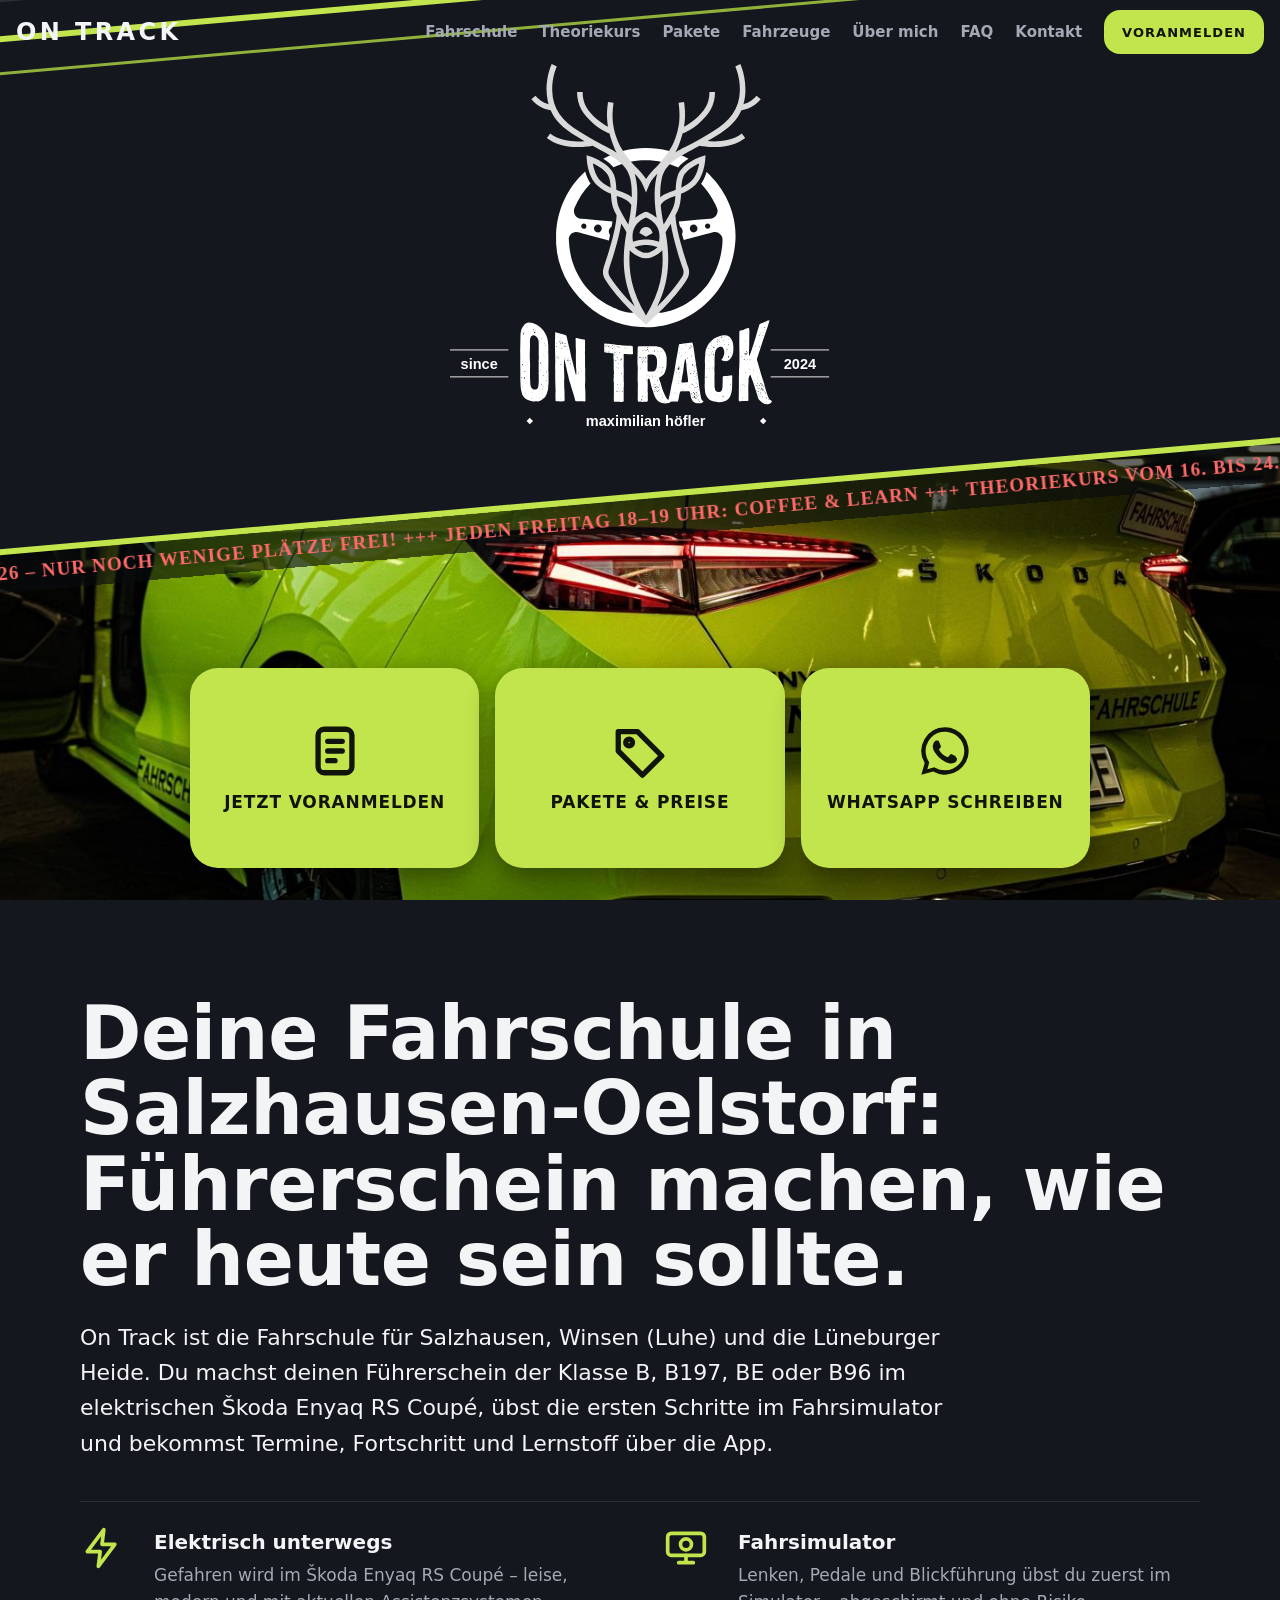
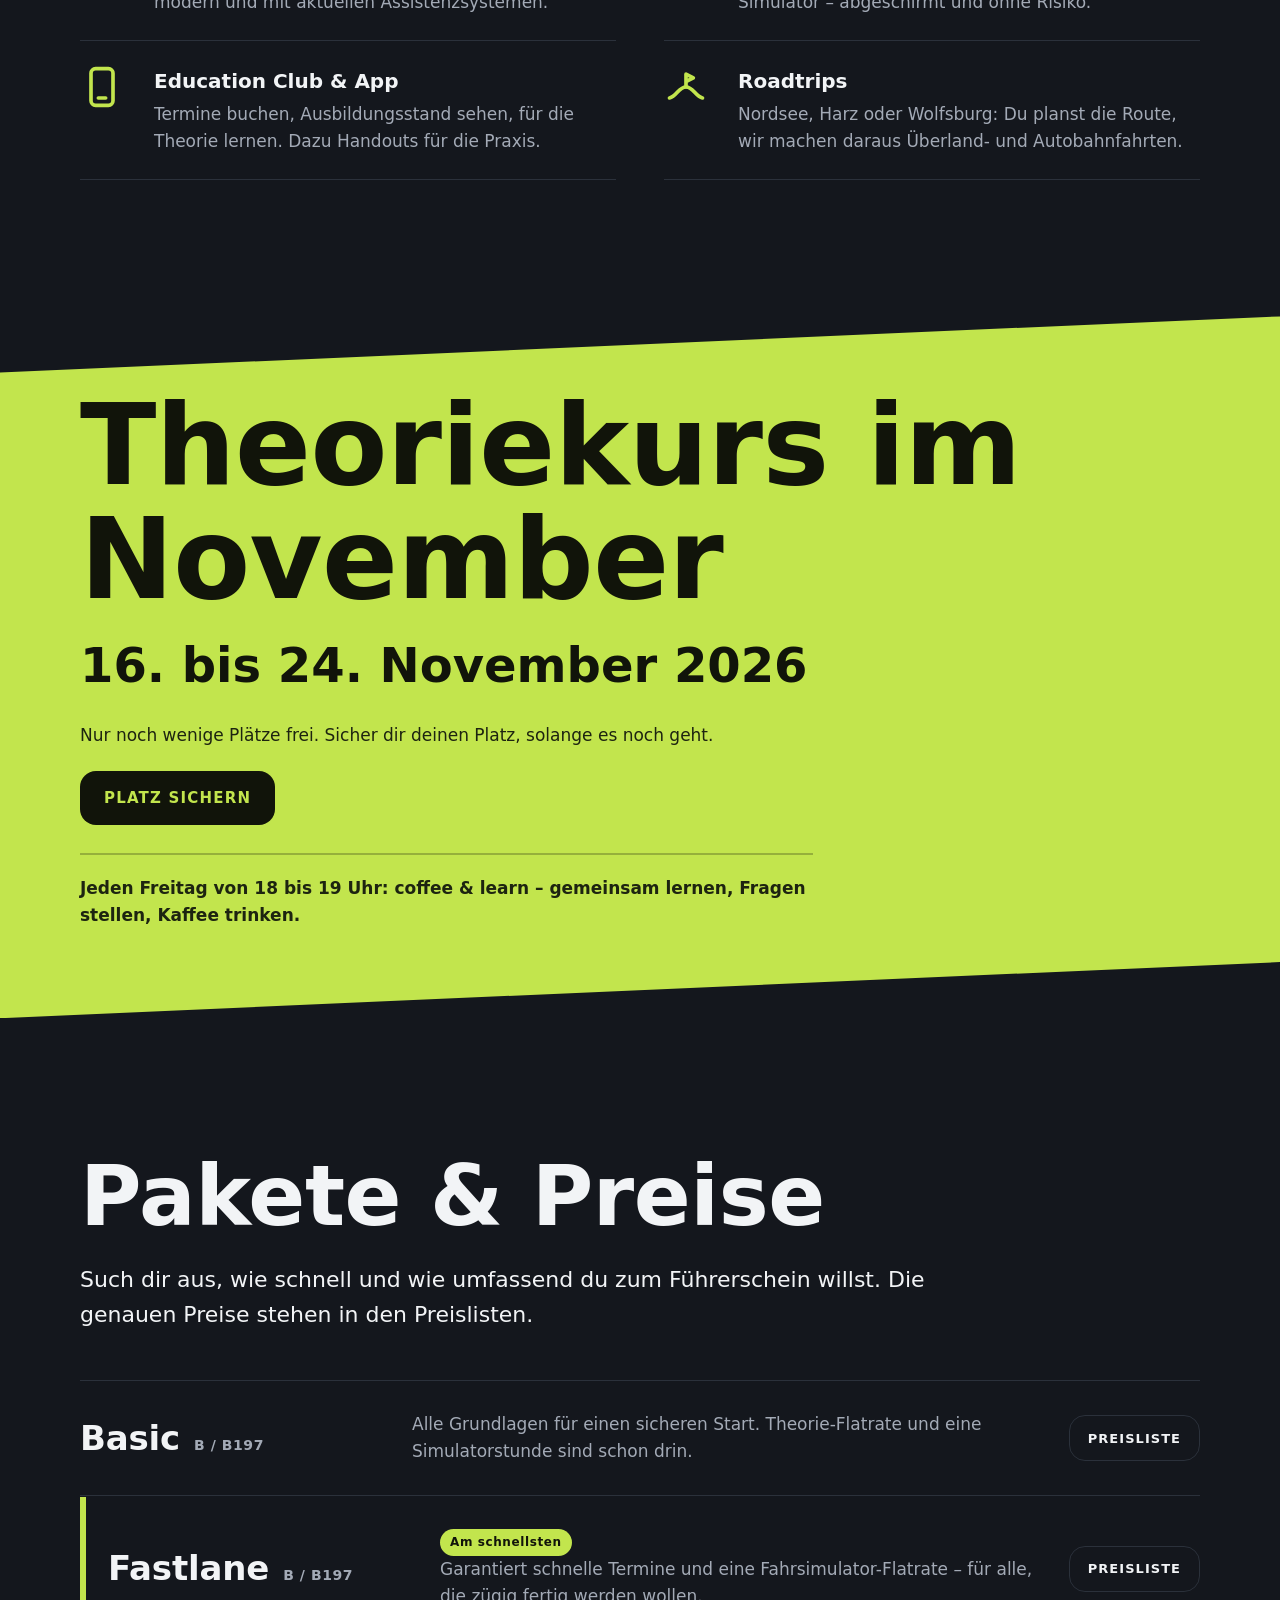
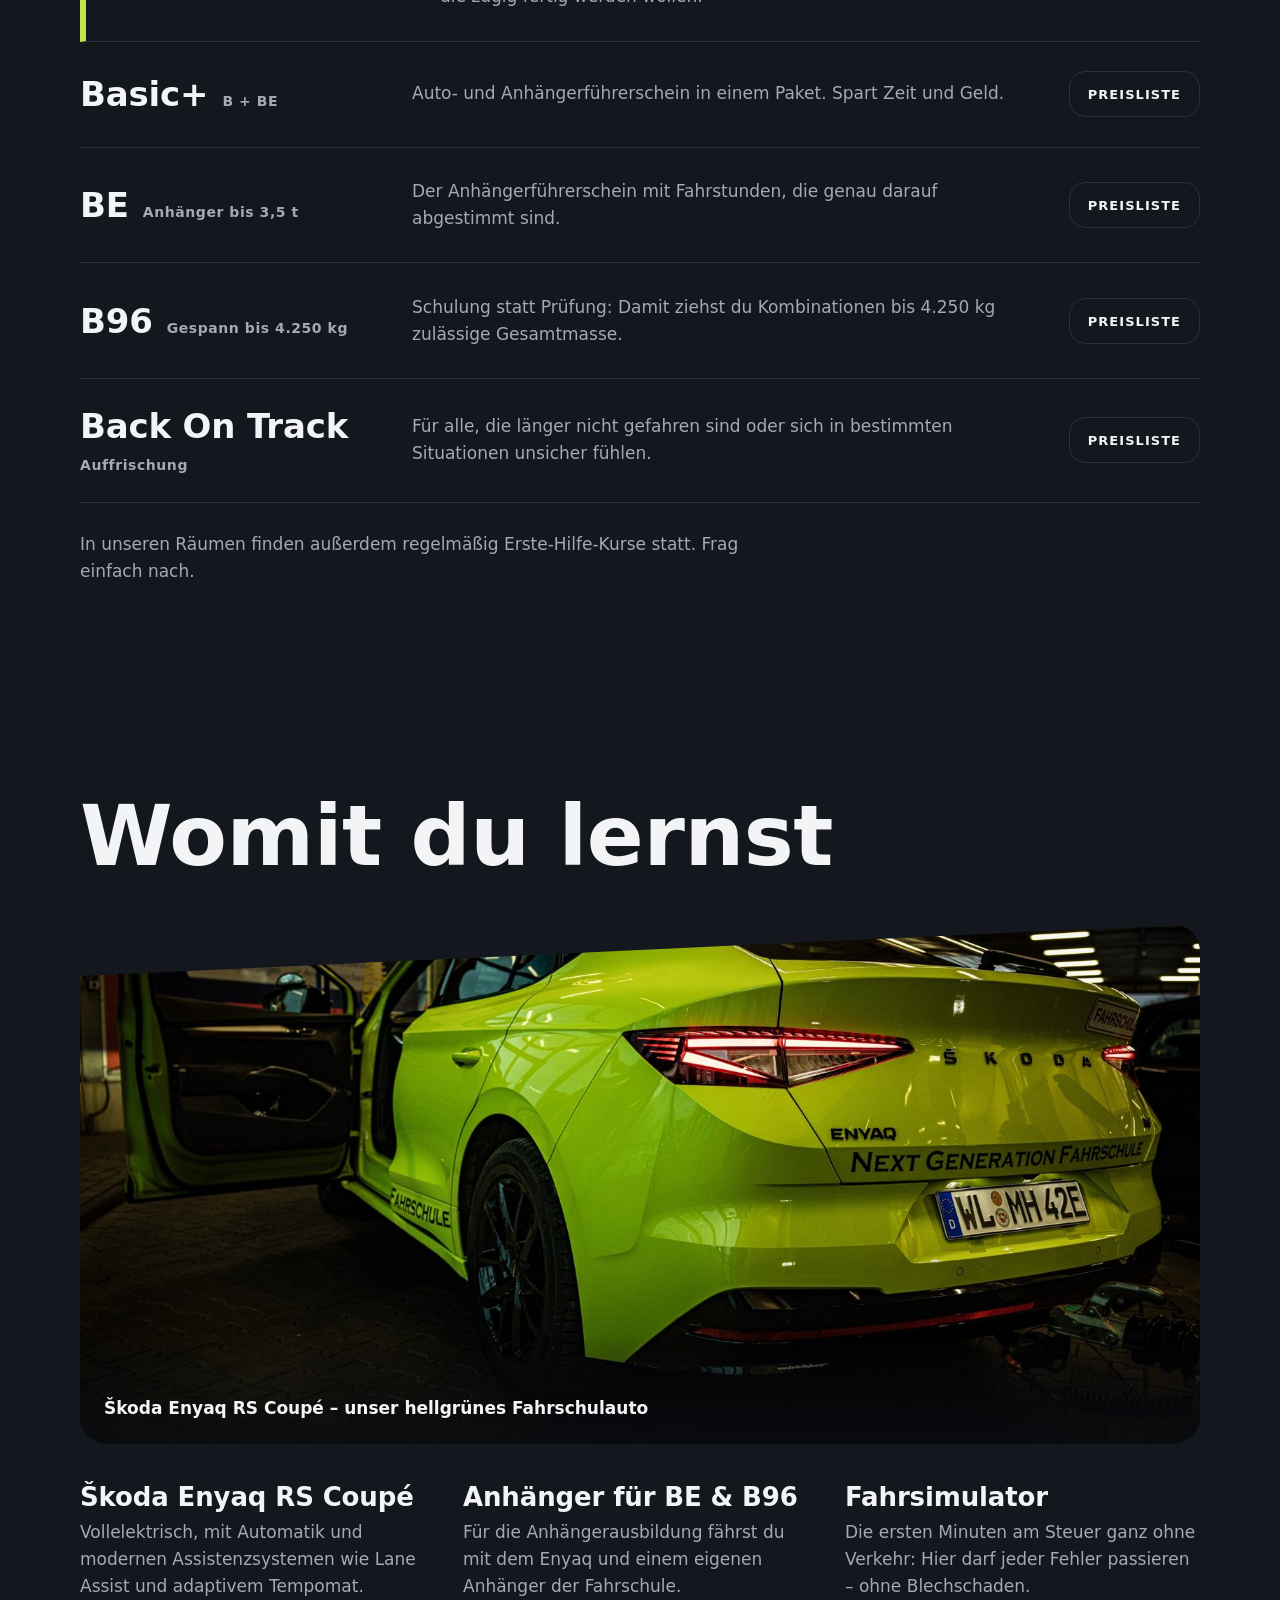
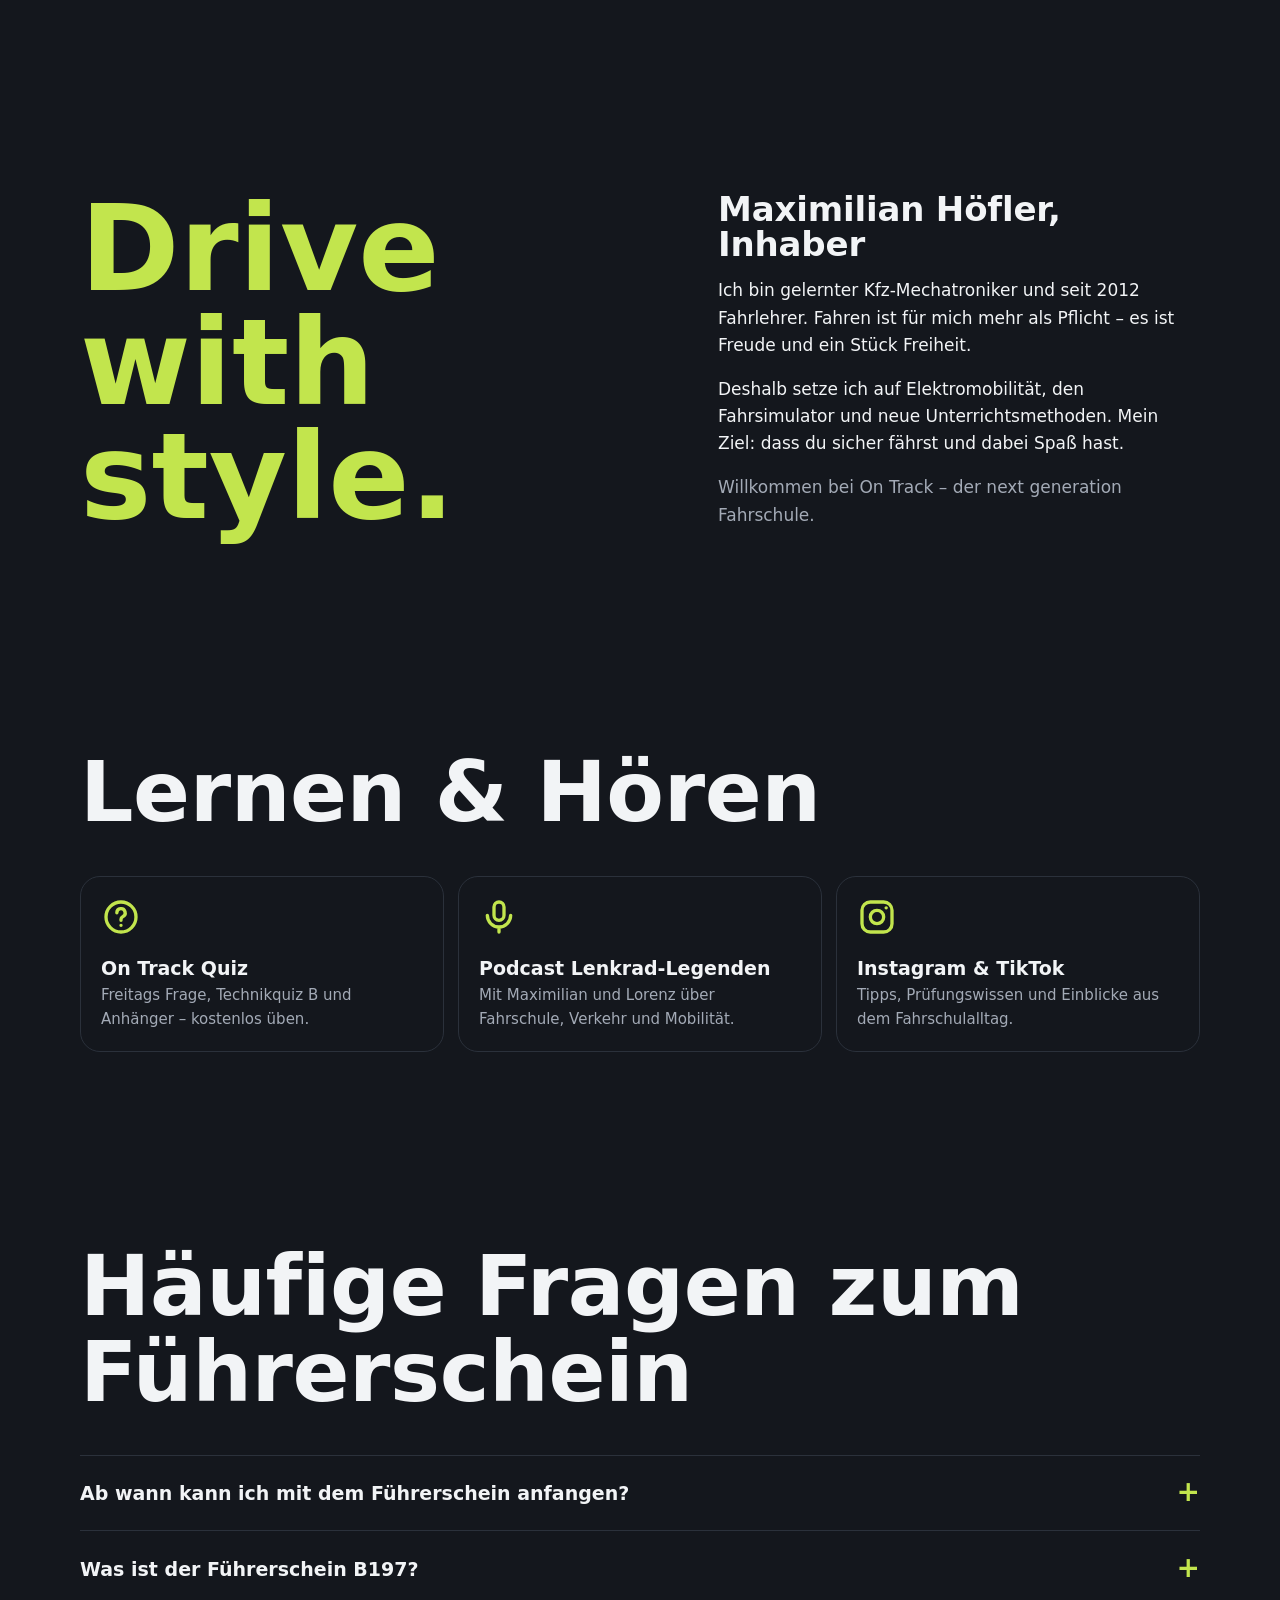
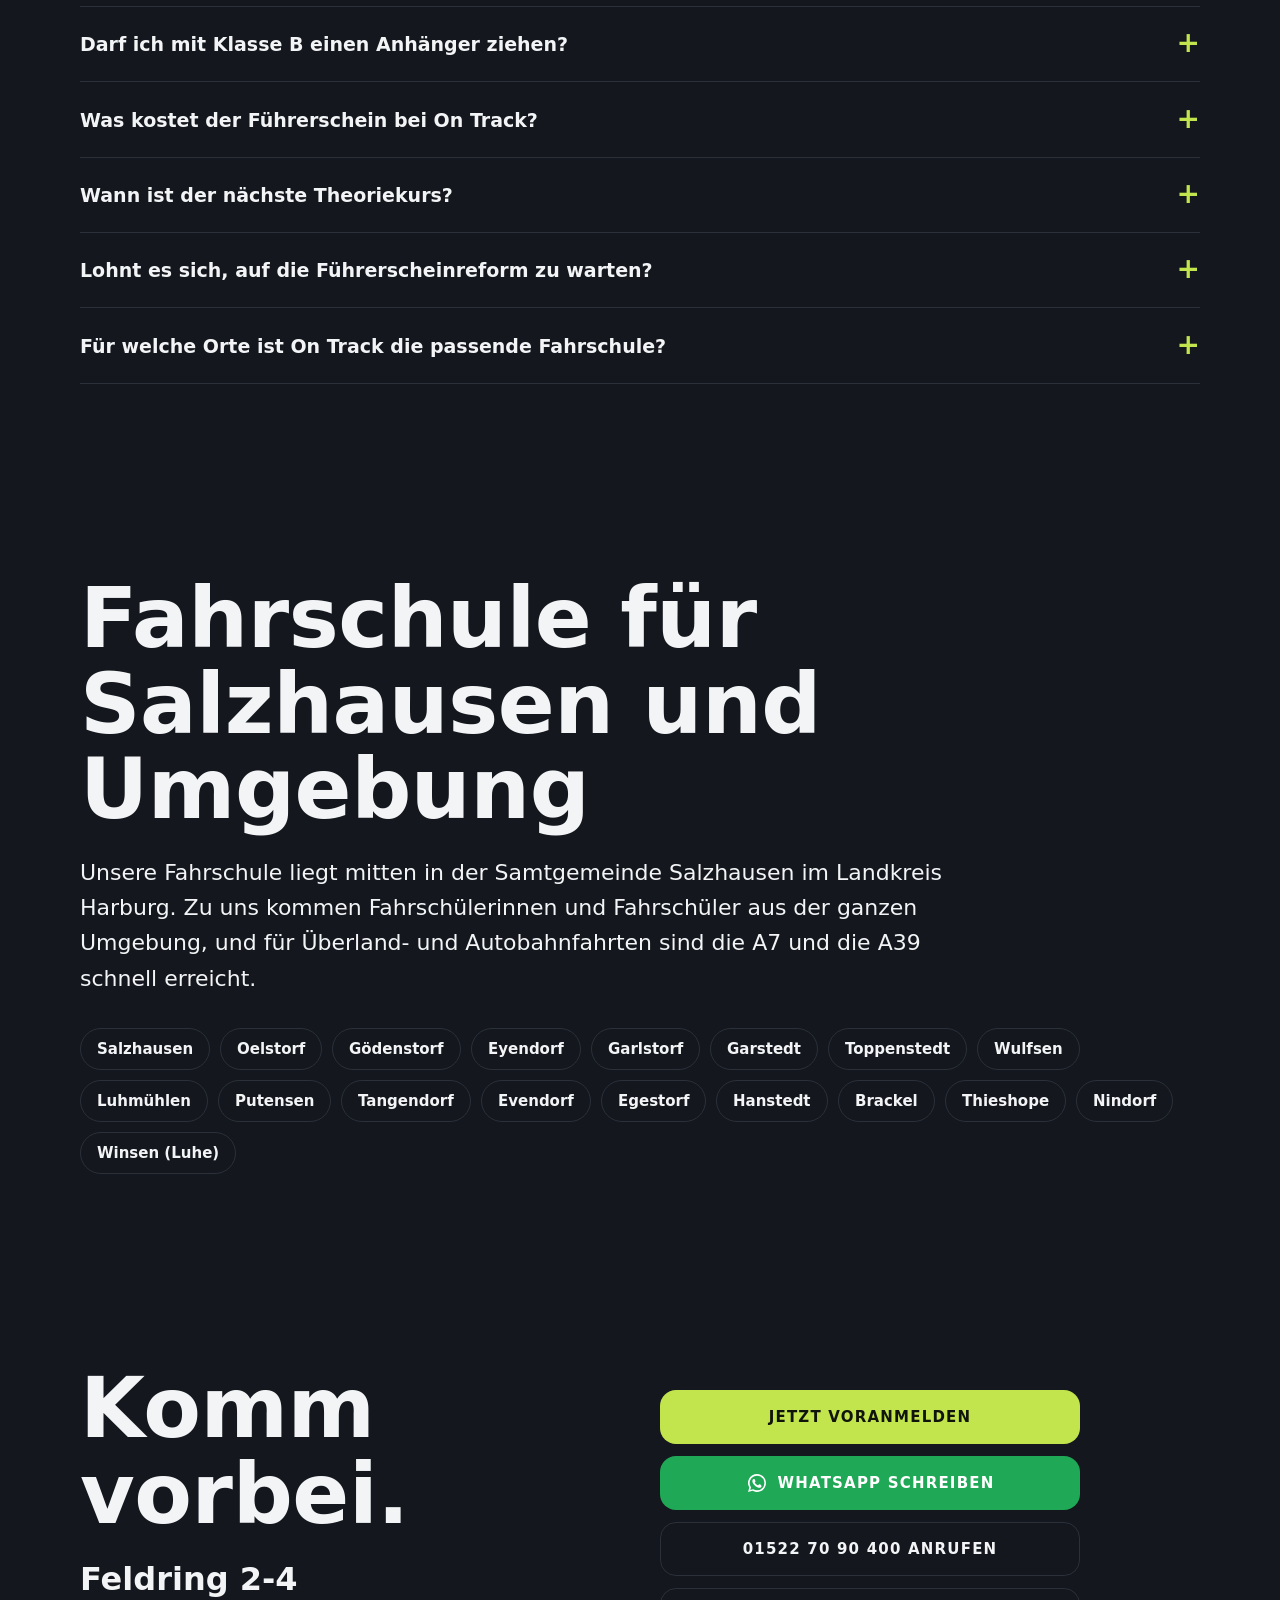
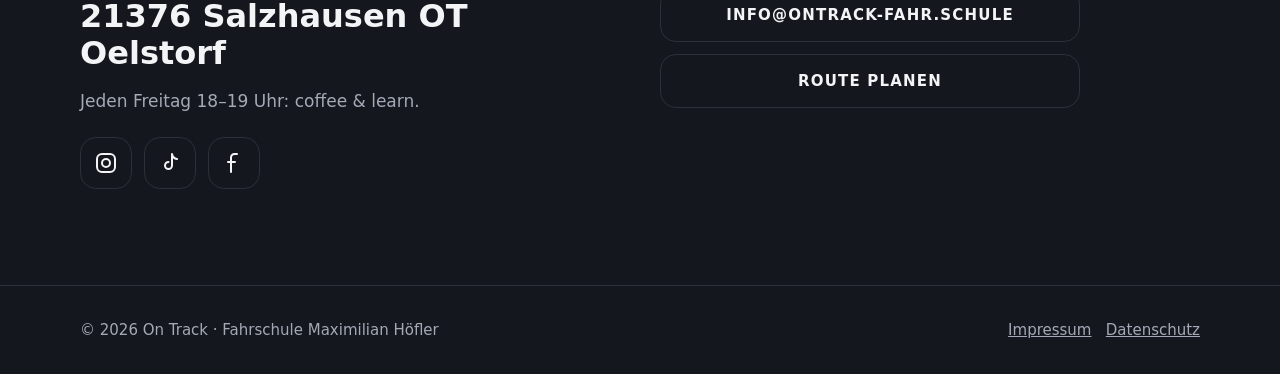
==== index.html @ 904740cd "Add files via upload" ====
<!doctype html>
<html lang="de">
<head>
<meta charset="utf-8">
<meta name="viewport" content="width=device-width, initial-scale=1, viewport-fit=cover">
<title>Fahrschule Salzhausen-Oelstorf | On Track Führerschein B &amp; BE</title>
<meta name="description" content="Führerschein in Salzhausen-Oelstorf: Klasse B, B197, BE &amp; B96 im Elektroauto, mit Fahrsimulator und Theorie-Flatrate. Nächster Theoriekurs ab 16.11.2026.">
<meta name="robots" content="noindex, nofollow">
<meta name="author" content="Maximilian Höfler">
<meta name="geo.region" content="DE-NI">
<meta name="geo.placename" content="Salzhausen">
<link rel="canonical" href="https://www.ontrack-fahr.schule/">
<meta name="theme-color" content="#14171d">
<link rel="icon" type="image/png" href="icon-192.png">
<link rel="apple-touch-icon" href="icon-180.png">
<link rel="preload" as="image" href="fahrschule-salzhausen-enyaq-start.jpg" fetchpriority="high">
<meta property="og:type" content="website">
<meta property="og:locale" content="de_DE">
<meta property="og:site_name" content="On Track Fahrschule">
<meta property="og:url" content="https://www.ontrack-fahr.schule/">
<meta property="og:title" content="On Track – Fahrschule in Salzhausen-Oelstorf">
<meta property="og:description" content="Führerschein im Elektroauto, mit Fahrsimulator und Roadtrips. Theoriekurs vom 16. bis 24. November 2026.">
<meta property="og:image" content="https://www.ontrack-fahr.schule/fahrschule-salzhausen-enyaq-start.jpg">
<meta property="og:image:alt" content="Der hellgrüne Škoda Enyaq RS Coupé der Fahrschule On Track">
<meta name="twitter:card" content="summary_large_image">
<script type="application/ld+json">
{"@context": "https://schema.org", "@graph": [{"@type": ["DrivingSchool", "LocalBusiness"], "@id": "https://www.ontrack-fahr.schule/#fahrschule", "name": "On Track Fahrschule", "alternateName": "On Track – Fahrschule Maximilian Höfler", "slogan": "Get on track for the future. Drive with style.", "description": "Fahrschule in Salzhausen OT Oelstorf für die Klassen B, B197, BE und B96 – Ausbildung im elektrischen Škoda Enyaq RS Coupé, mit Fahrsimulator und Theorie-Flatrate.", "url": "https://www.ontrack-fahr.schule/", "logo": "https://www.ontrack-fahr.schule/icon-512.png", "image": "https://www.ontrack-fahr.schule/fahrschule-salzhausen-enyaq-start.jpg", "email": "info@ontrack-fahr.schule", "telephone": "+49 1522 7090400", "address": {"@type": "PostalAddress", "streetAddress": "Feldring 2-4", "postalCode": "21376", "addressLocality": "Salzhausen", "addressRegion": "Niedersachsen", "addressCountry": "DE"}, "areaServed": [{"@type": "City", "name": "Salzhausen"}, {"@type": "City", "name": "Oelstorf"}, {"@type": "City", "name": "Gödenstorf"}, {"@type": "City", "name": "Eyendorf"}, {"@type": "City", "name": "Garlstorf"}, {"@type": "City", "name": "Garstedt"}, {"@type": "City", "name": "Toppenstedt"}, {"@type": "City", "name": "Wulfsen"}, {"@type": "City", "name": "Luhmühlen"}, {"@type": "City", "name": "Putensen"}, {"@type": "City", "name": "Tangendorf"}, {"@type": "City", "name": "Evendorf"}, {"@type": "City", "name": "Egestorf"}, {"@type": "City", "name": "Hanstedt"}, {"@type": "City", "name": "Brackel"}, {"@type": "City", "name": "Thieshope"}, {"@type": "City", "name": "Nindorf"}, {"@type": "City", "name": "Winsen (Luhe)"}], "founder": {"@type": "Person", "name": "Maximilian Höfler", "jobTitle": "Fahrlehrer"}, "sameAs": ["https://www.instagram.com/ontrack_fahrschule/", "https://www.tiktok.com/@ontrack_fahrschule", "https://www.facebook.com/profile.php?id=100095527866972", "https://open.spotify.com/show/1sfOE8rVeEXEF2TenrATlE"], "hasOfferCatalog": {"@type": "OfferCatalog", "name": "Führerschein-Pakete", "itemListElement": [{"@type": "Offer", "itemOffered": {"@type": "Service", "name": "Basic Klasse B / B197"}}, {"@type": "Offer", "itemOffered": {"@type": "Service", "name": "Fastlane Klasse B / B197"}}, {"@type": "Offer", "itemOffered": {"@type": "Service", "name": "Basic+ Klassen B und BE"}}, {"@type": "Offer", "itemOffered": {"@type": "Service", "name": "Anhängerführerschein BE"}}, {"@type": "Offer", "itemOffered": {"@type": "Service", "name": "Anhängerschulung B96"}}, {"@type": "Offer", "itemOffered": {"@type": "Service", "name": "Back On Track – Auffrischungsfahrstunden"}}]}}, {"@type": "Event", "name": "Theoriekurs Führerschein Klasse B", "startDate": "2026-11-16", "endDate": "2026-11-24", "eventAttendanceMode": "https://schema.org/OfflineEventAttendanceMode", "eventStatus": "https://schema.org/EventScheduled", "location": {"@type": "Place", "name": "On Track Fahrschule", "address": {"@type": "PostalAddress", "streetAddress": "Feldring 2-4", "postalCode": "21376", "addressLocality": "Salzhausen", "addressCountry": "DE"}}, "organizer": {"@id": "https://www.ontrack-fahr.schule/#fahrschule"}, "image": "https://www.ontrack-fahr.schule/fahrschule-salzhausen-enyaq-start.jpg", "description": "Kompakter Theoriekurs für den Autoführerschein in Salzhausen-Oelstorf."}, {"@type": "FAQPage", "mainEntity": [{"@type": "Question", "name": "Ab wann kann ich mit dem Führerschein anfangen?", "acceptedAnswer": {"@type": "Answer", "text": "Mit dem Begleiteten Fahren ab 17 (BF17) kannst du dich schon mit 16 ½ Jahren anmelden. Die Theorieprüfung legst du frühestens drei Monate, die praktische Prüfung frühestens einen Monat vor deinem 17. Geburtstag ab. Bis 18 fährst du dann mit einer eingetragenen Begleitperson."}}, {"@type": "Question", "name": "Was ist der Führerschein B197?", "acceptedAnswer": {"@type": "Answer", "text": "Mit B197 machst du die Prüfung auf einem Automatikauto und darfst trotzdem Schaltwagen fahren. Dafür brauchst du mindestens zehn Fahrstunden auf einem Schaltwagen und eine Testfahrt bei der Fahrschule."}}, {"@type": "Question", "name": "Darf ich mit Klasse B einen Anhänger ziehen?", "acceptedAnswer": {"@type": "Answer", "text": "Ja. Anhänger bis 750 kg darfst du immer ziehen. Schwerere Anhänger sind erlaubt, wenn Auto und Anhänger zusammen höchstens 3.500 kg zulässige Gesamtmasse haben. Mit B96 sind bis zu 4.250 kg möglich, mit BE Anhänger bis 3.500 kg."}}, {"@type": "Question", "name": "Was kostet der Führerschein bei On Track?", "acceptedAnswer": {"@type": "Answer", "text": "Das hängt vom Paket und davon ab, wie viele Fahrstunden du brauchst. Die Preise für Basic, Fastlane, Basic+, BE, B96 und Back On Track findest du in den Preislisten auf dieser Seite. Gern beraten wir dich persönlich per WhatsApp oder Telefon."}}, {"@type": "Question", "name": "Wann ist der nächste Theoriekurs?", "acceptedAnswer": {"@type": "Answer", "text": "Der nächste kompakte Theoriekurs läuft vom 16. bis 24. November 2026 in Oelstorf. Zusätzlich gibt es jeden Freitag von 18 bis 19 Uhr coffee & learn zum gemeinsamen Lernen."}}, {"@type": "Question", "name": "Lohnt es sich, auf die Führerscheinreform zu warten?", "acceptedAnswer": {"@type": "Answer", "text": "Die Reform ist noch nicht beschlossen und gilt noch nicht, geplant ist ein Start frühestens Anfang 2027. Bis dahin gelten die heutigen Regeln, und ob der Führerschein danach günstiger wird, ist offen. Wer jetzt startet, ist früher mobil."}}, {"@type": "Question", "name": "Für welche Orte ist On Track die passende Fahrschule?", "acceptedAnswer": {"@type": "Answer", "text": "Unsere Fahrschule liegt in Salzhausen OT Oelstorf. Zu uns kommen Fahrschüler aus Salzhausen, Gödenstorf, Eyendorf, Garlstorf, Garstedt, Toppenstedt, Wulfsen, Luhmühlen, Putensen, Hanstedt, Brackel, Egestorf und Winsen (Luhe)."}}]}]}
</script>
<style>
:root{
  --bg:#14171d; --ink:#0f1217; --panel:#1b2029; --line:#2b313b;
  --lime:#c2e54d; --lime-d:#8fb03a; --text:#f2f4f6; --muted:#a3aab6; --red:#ff6b6b;
  --head:"Avenir Next Condensed","Helvetica Neue Condensed","Roboto Condensed","Arial Narrow",system-ui,sans-serif;
  --body:system-ui,-apple-system,"Segoe UI",Roboto,"Helvetica Neue",Arial,sans-serif;
}
*{box-sizing:border-box}
html{scroll-behavior:smooth;scroll-padding-top:calc(72px + env(safe-area-inset-top,0px))}
@media (prefers-reduced-motion: reduce){html{scroll-behavior:auto}}
body{margin:0;background:var(--bg);color:var(--text);font-family:var(--body);font-size:17px;line-height:1.6;-webkit-font-smoothing:antialiased;overflow-x:hidden}
a{color:inherit}
img{max-width:100%;display:block}
:focus-visible{outline:3px solid var(--lime);outline-offset:3px;border-radius:6px}
.wrap{width:min(1120px,calc(100% - 40px));margin:0 auto}
h1,h2,h3{font-family:var(--head);font-stretch:condensed;line-height:1.02;margin:0;letter-spacing:-.005em}
h2,.intro-h{font-size:clamp(40px,8.5vw,84px);font-weight:800}
.intro-h{font-size:clamp(36px,7.4vw,74px)}
h3{font-size:clamp(26px,4.4vw,34px);font-weight:800}
p{margin:0 0 1em;max-width:62ch}
.muted{color:var(--muted)}
.btn{display:inline-flex;align-items:center;justify-content:center;gap:10px;min-height:54px;padding:0 24px;border-radius:16px;border:0;background:var(--lime);color:#11140a;font:800 15px/1 var(--body);letter-spacing:.08em;text-transform:uppercase;text-decoration:none;cursor:pointer;transition:transform .15s,filter .15s}
.btn:hover{filter:brightness(1.07)}
.btn:active{transform:scale(.98)}
.btn.ghost{background:transparent;color:var(--text);border:1.5px solid var(--line)}
.btn.wa{background:#1fa855;color:#fff}
.btn svg{width:22px;height:22px;flex:none}

/* ---------- HERO (wie die Quiz-Startseite) ---------- */
.hero{position:relative;height:100vh;height:100svh;min-height:560px;overflow:hidden;background:#000;isolation:isolate}
.h-bg{position:absolute;inset:0;background:var(--bg);opacity:0;animation:fade .7s ease-out .1s forwards}
.h-lines{position:absolute;inset:0;overflow:hidden;pointer-events:none;z-index:2}
.h-lines span{position:absolute;left:-40%;width:180%;height:var(--h);background:var(--c);transform:rotate(-12deg) scaleX(0);transform-origin:left top;animation:draw .7s cubic-bezier(.65,0,.35,1) var(--t) forwards}
.h-photo{position:absolute;left:0;right:0;bottom:0;top:calc(70% - 30vw);z-index:1;width:100%;height:calc(30% + 30vw);object-fit:cover;object-position:62% 30%;background:#000;
  clip-path:polygon(0 calc(21.5vw + 5px),100% calc(.25vw + 5px),100% 100%,0 100%);opacity:0;animation:fade .8s ease-out 1.25s forwards}
.h-ticker{position:absolute;z-index:2;left:-40%;width:180%;top:calc(70% + 6px);height:32px;overflow:hidden;transform:rotate(-12deg);transform-origin:left top;background:rgba(8,10,14,.62);opacity:0;animation:fade .6s ease-out 1.6s forwards;pointer-events:none}
.h-track{display:flex;width:max-content;height:100%;align-items:center;animation:run 38s linear 1.6s infinite}
.h-track span{white-space:pre;font-family:"Copperplate Gothic Bold","Copperplate Gothic","Copperplate",Georgia,serif;font-weight:700;font-size:16px;letter-spacing:.06em;color:var(--red);text-transform:uppercase}
.h-top{position:absolute;z-index:3;left:0;right:0;top:0;height:calc(70% - 30vw + 10px);display:flex;align-items:center;justify-content:center;padding:calc(64px + env(safe-area-inset-top,0px)) 24px 14px}
.h-logo{height:100%;display:flex;justify-content:center;opacity:0;transform:scale(.84) translateY(14px);animation:logo 1s cubic-bezier(.2,.8,.2,1) 1.5s forwards}
.hero-logo{display:block;height:100%;max-width:min(86vw,460px);overflow:visible;transform-origin:50% 45%;animation:pulse 2.4s ease-in-out 2.5s infinite}
.h-tiles{position:absolute;z-index:4;left:12px;right:12px;bottom:calc(14px + env(safe-area-inset-bottom,0px));display:grid;grid-template-columns:repeat(3,minmax(0,1fr));gap:10px;max-width:560px;margin:0 auto}
.h-tiles .btn{flex-direction:column;gap:12px;min-height:176px;padding:14px 6px;border-radius:24px;font-size:14px;line-height:1.25;letter-spacing:.05em;text-align:center;box-shadow:0 10px 28px rgba(0,0,0,.45);opacity:0;
  animation:tilein .6s ease-out var(--d) both,tilepulse 2.2s ease-in-out calc(var(--d) + 1s) infinite}
.h-tiles .btn:hover,.h-tiles .btn:focus-visible{animation:tilein .6s ease-out var(--d) both,tilehold .25s ease-out forwards}
.h-tiles .btn svg{width:46px;height:46px}
.h-tiles .btn:nth-child(1){--d:2.6s}.h-tiles .btn:nth-child(2){--d:2.75s}.h-tiles .btn:nth-child(3){--d:2.9s}
@keyframes fade{to{opacity:1}}
@keyframes draw{to{transform:rotate(-12deg) scaleX(1)}}
@keyframes drawW{to{transform:rotate(-5deg) scaleX(1)}}
@keyframes logo{to{opacity:1;transform:none}}
@keyframes pulse{0%,100%{transform:scale(1)}50%{transform:scale(1.045)}}
@keyframes run{from{transform:translateX(0)}to{transform:translateX(-50%)}}
@keyframes tilein{from{opacity:0;translate:0 24px}to{opacity:1;translate:0 0}}
@keyframes tilepulse{0%,100%{scale:1}50%{scale:1.05}}
@keyframes tilehold{to{scale:1.08}}
@media (min-width:700px) and (min-aspect-ratio:1/1){
  .h-lines span{transform:rotate(-5deg) scaleX(0);animation-name:drawW}
  .h-lines .edge{top:66%!important}
  .h-photo{top:calc(66vh - 12.5vw);height:calc(34vh + 12.5vw);object-position:50% 42%;clip-path:polygon(0 calc(9vw + 5px),100% calc(.25vw + 5px),100% 100%,0 100%)}
  .h-ticker{top:calc(66% + 6px);transform:rotate(-5deg);height:38px}.h-track span{font-size:19px}
  .h-top{height:calc(66vh - 12.5vw + 10px)}
  .hero-logo{max-width:min(56vw,540px)}
  .h-tiles{left:50%;right:auto;max-width:none;width:min(900px,calc(100vw - 64px));transform:translateX(-50%);bottom:32px;gap:16px}
  .h-tiles .btn{min-height:200px;font-size:17px;border-radius:28px}
  .h-tiles .btn svg{width:58px;height:58px}
}

/* ---------- Navigation ---------- */
.nav{position:fixed;z-index:30;left:0;right:0;top:0;padding:calc(10px + env(safe-area-inset-top,0px)) 16px 10px;display:flex;align-items:center;justify-content:space-between;gap:12px;transition:background .3s,border-color .3s;border-bottom:1px solid transparent}
.nav.solid{background:rgba(20,23,29,.92);-webkit-backdrop-filter:blur(10px);backdrop-filter:blur(10px);border-bottom-color:var(--line)}
.nav-brand{font-family:var(--head);font-stretch:condensed;font-weight:800;font-size:24px;letter-spacing:.14em;text-decoration:none;opacity:0;transition:opacity .3s}
.nav.solid .nav-brand{opacity:1}
.nav-links{display:none;gap:22px;align-items:center}
.nav-links a{text-decoration:none;font-weight:600;font-size:15px;color:var(--muted)}
.nav-links a:hover{color:var(--text)}
.nav .btn{min-height:44px;padding:0 18px;font-size:13px}
.nav-links a.btn{color:#11140a}
.nav-links a.btn:hover{color:#11140a}
.menu-btn{display:inline-flex;align-items:center;gap:10px;min-height:44px;padding:0 16px;border-radius:14px;border:1.5px solid var(--line);background:rgba(20,23,29,.6);color:var(--text);font:700 14px var(--body);letter-spacing:.06em;cursor:pointer}
.menu-btn i,.menu-btn i::before,.menu-btn i::after{display:block;width:18px;height:2px;background:currentColor;position:relative;transition:transform .25s}
.menu-btn i::before,.menu-btn i::after{content:"";position:absolute;left:0}
.menu-btn i::before{top:-6px}.menu-btn i::after{top:6px}
.menu-btn[aria-expanded="true"] i{background:transparent}
.menu-btn[aria-expanded="true"] i::before{transform:translateY(6px) rotate(45deg)}
.menu-btn[aria-expanded="true"] i::after{transform:translateY(-6px) rotate(-45deg)}
.sheet{position:fixed;z-index:29;inset:0;background:var(--bg);padding:calc(90px + env(safe-area-inset-top,0px)) 24px 24px;display:flex;flex-direction:column;gap:6px;opacity:0;visibility:hidden;transition:opacity .25s,visibility .25s}
.sheet.open{opacity:1;visibility:visible}
.sheet a{font-family:var(--head);font-stretch:condensed;font-weight:800;font-size:40px;text-decoration:none;line-height:1.25}
.sheet a:hover{color:var(--lime)}
@media (min-width:980px){.nav-links{display:flex}.menu-btn{display:none}}

/* ---------- Abschnitte ---------- */
section.block{position:relative;padding:96px 0}
.edge-line{position:absolute;left:-10%;right:-10%;top:0;height:6px;background:var(--lime);transform:rotate(-3deg) scaleX(0);transform-origin:left;transition:transform 1s cubic-bezier(.65,0,.35,1)}
.edge-line.on{transform:rotate(-3deg) scaleX(1)}
.lead{font-size:clamp(19px,2.4vw,22px);color:var(--text)}
.grid-2{display:grid;gap:48px}
@media (min-width:900px){.grid-2{grid-template-columns:1.1fr .9fr;align-items:start}}

.features{list-style:none;padding:0;margin:40px 0 0;display:grid;gap:0;border-top:1px solid var(--line)}
.features li{display:grid;grid-template-columns:56px 1fr;gap:18px;padding:24px 0;border-bottom:1px solid var(--line)}
.features svg{width:44px;height:44px;color:var(--lime)}
.features b{display:block;font-size:20px;margin-bottom:4px}
.features p{margin:0;color:var(--muted)}
@media (min-width:900px){.features{grid-template-columns:1fr 1fr;column-gap:48px}}

/* Theoriekurs-Band */
.band{position:relative;margin:40px 0;padding:72px 0;background:var(--lime);color:#11140a;clip-path:polygon(0 8%,100% 0,100% 92%,0 100%)}
.band h2{font-size:clamp(44px,10vw,112px)}
.band .when{font-family:var(--head);font-stretch:condensed;font-weight:800;font-size:clamp(28px,5vw,48px);margin:10px 0 18px}
.band p{color:#1d2410}
.band .btn{background:#11140a;color:var(--lime)}
.band-row{display:flex;flex-wrap:wrap;gap:12px;margin-top:22px}
.band .note{margin-top:28px;padding-top:20px;border-top:2px solid rgba(17,20,10,.25);font-weight:600}

/* Pakete */
.pkgs{list-style:none;padding:0;margin:48px 0 0;border-top:1px solid var(--line)}
.pkg{display:grid;gap:14px;padding:30px 0;border-bottom:1px solid var(--line)}
.pkg h3{display:flex;align-items:baseline;gap:14px;flex-wrap:wrap}
.pkg h3 small{font-family:var(--body);font-size:14px;font-weight:700;color:var(--muted);letter-spacing:.04em}
.pkg p{margin:0;color:var(--muted)}
.pkg .acts{display:flex;flex-wrap:wrap;gap:10px}
.pkg .acts .btn{min-height:46px;font-size:13px;padding:0 18px}
.pkg.star{position:relative;padding-left:22px;border-left:6px solid var(--lime)}
.pkg.star .tag{display:inline-block;background:var(--lime);color:#11140a;font-size:12px;font-weight:800;padding:4px 10px;border-radius:999px;letter-spacing:.05em}
@media (min-width:900px){.pkg{grid-template-columns:300px 1fr auto;align-items:center;gap:32px}}

/* Fahrzeuge */
.ride{position:relative;margin-top:44px;border-radius:28px;overflow:hidden;background:#000;clip-path:polygon(0 10%,100% 0,100% 100%,0 100%)}
.ride img{width:100%;height:clamp(300px,48vw,520px);object-fit:cover;object-position:60% 50%}
.ride figcaption{position:absolute;left:0;right:0;bottom:0;padding:60px 24px 22px;background:linear-gradient(transparent,rgba(10,12,16,.85));font-weight:600}
.cols3{display:grid;gap:28px;margin-top:40px}
.cols3 h3{font-size:26px;margin-bottom:8px}
.cols3 p{color:var(--muted);margin:0}
@media (min-width:900px){.cols3{grid-template-columns:repeat(3,1fr)}}

/* Über mich */
.quote{font-family:var(--head);font-stretch:condensed;font-weight:800;font-size:clamp(48px,11vw,120px);line-height:.95;color:var(--lime);margin:0 0 24px}

/* Lernen & Hören */
.links{display:grid;gap:14px;margin-top:40px}
.links a{display:grid;grid-template-columns:52px 1fr auto;align-items:center;gap:16px;padding:20px;border:1.5px solid var(--line);border-radius:20px;text-decoration:none;transition:border-color .2s}
.links a:hover{border-color:var(--lime)}
.links svg{width:40px;height:40px;color:var(--lime)}
.links b{display:block;font-size:19px}
.links span.muted{display:block;font-size:15px}
.links .go{font-size:22px;color:var(--lime)}
@media (min-width:900px){.links{grid-template-columns:repeat(3,1fr)}.links a{grid-template-columns:1fr;align-content:start}.links .go{display:none}}

/* Kontakt */
.contact{display:grid;gap:40px}
.contact address{font-style:normal;font-size:clamp(24px,3.6vw,32px);font-family:var(--head);font-stretch:condensed;font-weight:800;line-height:1.15}
.c-acts{display:grid;gap:12px;margin-top:24px}
.social{display:flex;gap:12px;margin-top:22px}
.social a{display:grid;place-items:center;width:52px;height:52px;border-radius:16px;border:1.5px solid var(--line)}
.social a:hover{border-color:var(--lime)}
.social svg{width:24px;height:24px}
@media (min-width:900px){.contact{grid-template-columns:1fr 1fr;align-items:start}.c-acts{max-width:420px}}

footer{border-top:1px solid var(--line);padding:32px 0 calc(32px + env(safe-area-inset-bottom,0px));color:var(--muted);font-size:15px}
footer .wrap{display:flex;flex-wrap:wrap;gap:12px 28px;justify-content:space-between}
footer a{color:var(--muted)}
footer a:hover{color:var(--text)}


/* FAQ */
.faq{margin-top:40px;border-top:1px solid var(--line)}
.faq-item{border-bottom:1px solid var(--line)}
.faq-item summary{list-style:none;cursor:pointer;display:flex;justify-content:space-between;gap:20px;padding:22px 0;font-weight:700;font-size:19px}
.faq-item summary::-webkit-details-marker{display:none}
.faq-item summary::after{content:"+";flex:none;font-size:28px;line-height:1;color:var(--lime);transition:transform .25s}
.faq-item[open] summary::after{transform:rotate(45deg)}
.faq-item p{color:var(--muted);margin:0 0 22px}
.places{list-style:none;padding:0;margin:32px 0 0;display:flex;flex-wrap:wrap;gap:10px}
.places li{border:1.5px solid var(--line);border-radius:999px;padding:8px 16px;font-weight:600;font-size:15px}

/* Hirsch im Hintergrund – bleibt beim Scrollen stehen */
.bg-deer{position:fixed;inset:0;z-index:0;pointer-events:none;background:url(hirsch-logo.svg) 50% 55%/min(78vw,640px) auto no-repeat;opacity:.06}
main,footer{position:relative;z-index:1}
.hero{z-index:2}

/* Elemente fliegen beim Scrollen ins Bild */
.fly{opacity:0;transition:opacity .7s ease,transform .9s cubic-bezier(.2,.8,.2,1);transition-delay:calc(var(--i,0) * 90ms);will-change:transform,opacity}
.fly-up{transform:translateY(70px)}
.fly-l{transform:translateX(-90px)}
.fly-r{transform:translateX(90px)}
.fly-zoom{transform:scale(.88) translateY(40px)}
.fly.in{opacity:1;transform:none}

@media (prefers-reduced-motion: reduce){
  .fly{opacity:1!important;transform:none!important;transition:none!important}
  .h-bg,.h-photo,.h-ticker,.h-logo,.h-lines span{animation-duration:0s!important;animation-delay:0s!important}
  .hero-logo,.h-track{animation:none!important}
  .h-tiles .btn{animation:none!important;opacity:1!important}
  .edge-line{transition:none}
}
</style>
</head>
<body>
<div class="bg-deer" aria-hidden="true"></div>

<header class="nav" id="nav">
  <a class="nav-brand" href="#top">ON TRACK</a>
  <nav class="nav-links" aria-label="Hauptnavigation">
    <a href="#fahrschule">Fahrschule</a><a href="#theorie">Theoriekurs</a><a href="#pakete">Pakete</a><a href="#fahrzeuge">Fahrzeuge</a><a href="#ueber-mich">Über mich</a><a href="#faq">FAQ</a><a href="#kontakt">Kontakt</a>
    <a class="btn" href="http://fs0676.fso360-svc.de" target="_blank" rel="noopener">Voranmelden</a>
  </nav>
  <button class="menu-btn" id="menuBtn" aria-expanded="false" aria-controls="sheet"><i></i>Menü</button>
</header>
<nav class="sheet" id="sheet" aria-label="Menü">
  <a href="#fahrschule">Fahrschule</a><a href="#theorie">Theoriekurs</a><a href="#pakete">Pakete &amp; Preise</a><a href="#fahrzeuge">Fahrzeuge</a><a href="#ueber-mich">Über mich</a><a href="#lernen">Lernen &amp; Hören</a><a href="#faq">Häufige Fragen</a><a href="#kontakt">Kontakt</a>
</nav>

<main id="top">
<section class="hero" aria-label="On Track Fahrschule">
  <div class="h-bg"></div>
  <img class="h-photo" src="fahrschule-salzhausen-enyaq-start.jpg" width="1400" height="940" alt="Hellgrüner Škoda Enyaq RS Coupé der Fahrschule On Track in Salzhausen-Oelstorf" fetchpriority="high" decoding="async">
  <div class="h-ticker" aria-hidden="true"><div class="h-track"><span>+++ Theoriekurs vom 16. bis 24. November 2026 – nur noch wenige Plätze frei! +++ Jeden Freitag 18–19 Uhr: coffee &amp; learn&nbsp;</span><span>+++ Theoriekurs vom 16. bis 24. November 2026 – nur noch wenige Plätze frei! +++ Jeden Freitag 18–19 Uhr: coffee &amp; learn&nbsp;</span><span>+++ Theoriekurs vom 16. bis 24. November 2026 – nur noch wenige Plätze frei! +++ Jeden Freitag 18–19 Uhr: coffee &amp; learn&nbsp;</span><span>+++ Theoriekurs vom 16. bis 24. November 2026 – nur noch wenige Plätze frei! +++ Jeden Freitag 18–19 Uhr: coffee &amp; learn&nbsp;</span></div></div>
  <div class="h-lines" aria-hidden="true">
    <span style="--h:6px;--c:var(--lime);top:9%;--t:.7s"></span>
    <span style="--h:3px;--c:var(--lime-d);top:13%;--t:.85s"></span>
    <span style="--h:2px;--c:var(--line);top:5%;--t:1s"></span>
    <span class="edge" style="--h:6px;--c:var(--lime);top:70%;--t:1.1s"></span>
  </div>
  <div class="h-top"><div class="h-logo" role="img" aria-label="Logo On Track Fahrschule – Maximilian Höfler, since 2024"><svg class="hero-logo" role="img" aria-label="On Track – Maximilian Höfler, since 2024" version="1.1" xmlns="http://www.w3.org/2000/svg" xmlns:xlink="http://www.w3.org/1999/xlink" x="0px" y="0px"
	 viewBox="0 0 295.49 285.3" style="enable-background:new 0 0 295.49 285.3;" xml:space="preserve">
<style type="text/css">
	.st0{fill:#FFFFFF;}
	.st1{clip-path:url(#SVGID_00000013877394425655516940000003358431003364487871_);}
	.st2{clip-path:url(#SVGID_00000108304954968564741230000009610395750862699935_);}
	.st3{fill:#202120;}
	.st4{fill:#F6F6F6;stroke:#231F20;stroke-width:4.5354;stroke-miterlimit:10;}
	.st5{clip-path:url(#SVGID_00000016039913056428696800000000940594237678368156_);}
	.st6{clip-path:url(#SVGID_00000091731567046439957820000000804243179697101968_);}
	.st7{fill:#F1E9E2;}
	.st8{fill:#231F20;}
	.st9{fill:#231F20;stroke:#231F20;stroke-width:4.252;stroke-linecap:square;stroke-linejoin:round;stroke-miterlimit:10;}
	.st10{opacity:0.26;}
	.st11{fill:none;stroke:#231F20;stroke-width:9.9213;stroke-miterlimit:10;}
	.st12{clip-path:url(#SVGID_00000117672101733118071250000000758100967424675482_);}
	.st13{clip-path:url(#SVGID_00000005962693299058334760000000931595547477662382_);}
	.st14{fill:#C6C6C6;}
	.st15{fill:#FFFFFF;stroke:#FFFFFF;stroke-width:2.126;stroke-linejoin:round;stroke-miterlimit:10;}
	.st16{fill:none;stroke:#FFFFFF;stroke-width:5.6693;stroke-miterlimit:10;}
	.st17{fill:#333031;}
	.st18{fill:none;stroke:#FFFFFF;stroke-width:4.252;stroke-linejoin:round;stroke-miterlimit:10;}
	.st19{clip-path:url(#SVGID_00000062879898019169406290000013687907525518280117_);}
	.st20{clip-path:url(#SVGID_00000122712027478038937450000016901664261256989862_);}
	.st21{clip-path:url(#SVGID_00000076580600667044718640000012779853867598060180_);}
	.st22{clip-path:url(#SVGID_00000028300515421278566610000017430686230646501035_);}
	.st23{clip-path:url(#SVGID_00000043421911166864072620000006123473672798028187_);}
	.st24{clip-path:url(#SVGID_00000038374303006765390270000011711050244946139300_);}
	.st25{fill:none;stroke:#FFFFFF;stroke-width:0.9921;stroke-miterlimit:10;}
	.st26{stroke:#000000;stroke-width:5.6693;stroke-miterlimit:10;}
	.st27{clip-path:url(#SVGID_00000116221284297048102370000015355129784587807890_);}
	.st28{clip-path:url(#SVGID_00000142161640621425995340000002755703298735930261_);}
	.st29{clip-path:url(#SVGID_00000121260120339356009470000002783431598406577840_);}
	.st30{clip-path:url(#SVGID_00000064318184444787109090000016074842696927662490_);}
	.st31{fill:#DADADA;}
	.st32{fill:none;stroke:#000000;stroke-miterlimit:10;}
	.st33{fill:none;stroke:#DADADA;stroke-width:4.252;stroke-miterlimit:10;}
	.st34{clip-path:url(#SVGID_00000135679328520673235470000005773584324927778700_);}
	.st35{clip-path:url(#SVGID_00000075872508610438651370000014787418701102480521_);}
	.st36{clip-path:url(#SVGID_00000061459026739563561010000016219145434806300336_);}
	.st37{clip-path:url(#SVGID_00000079456351649444238150000010948102072845461682_);}
	.st38{clip-path:url(#SVGID_00000121258857205671585740000002821375177099789754_);}
	.st39{clip-path:url(#SVGID_00000139265869452146492800000000521891768665115009_);}
	.st40{fill:none;stroke:#FFFFFF;stroke-width:0.7087;stroke-miterlimit:10;}
	.st41{clip-path:url(#SVGID_00000020398663566921526430000006590656083736514494_);}
	.st42{clip-path:url(#SVGID_00000093888144207990911070000013664093015877433264_);}
	.st43{clip-path:url(#SVGID_00000063614376217865489550000018135169727521402255_);}
	.st44{clip-path:url(#SVGID_00000006693404179424772700000002050342473137641626_);}
	.st45{clip-path:url(#SVGID_00000155145429427072751510000013916727559017866419_);}
	.st46{clip-path:url(#SVGID_00000054975379479702037180000012168415619427495594_);}
	.st47{clip-path:url(#SVGID_00000137131584135832094550000012416105943137800601_);}
	.st48{clip-path:url(#SVGID_00000103255813690470172250000001935024385763732876_);}
	.st49{clip-path:url(#SVGID_00000075129499723174261090000014234338006025876656_);}
	.st50{clip-path:url(#SVGID_00000145746765944222238120000014382576126628097448_);}
	.st51{clip-path:url(#SVGID_00000124841128837274726110000012119925261928139427_);}
	.st52{clip-path:url(#SVGID_00000133496493673510094410000009362530763856834723_);}
	.st53{clip-path:url(#SVGID_00000112598211450893664090000001699658595064907153_);}
	.st54{clip-path:url(#SVGID_00000025415424571326519930000008321784244921066651_);}
	.st55{font-family:'Montserrat',Arial,sans-serif;font-weight:700;}
	.st56{font-size:11.3386px;}
	.st57{letter-spacing:2;}
</style>
<g id="Ebene_1">
	<g>
		<g>
			<path class="st0" d="M127.38,80.48c0.94-0.43,1.89-0.84,2.87-1.23c4.98-1.98,10.13-3.27,15.44-3.89
				c6.75-0.78,13.44-0.39,20.08,1.13c4.25,0.97,8.3,2.35,12.16,4.14c1.96-2.44,4.64-4.69,8-6.75c-9.94-5.47-21.04-8.28-33.17-8.34
				c-11.63-0.07-23.11,2.88-33.31,8.32C122.77,75.89,125.41,78.1,127.38,80.48z"/>
			<path class="st0" d="M202.63,86.67c-0.86-0.88-1.74-1.73-2.62-2.55c-1.07,3.58-2.5,6.65-4.28,9.16
				c3.52,3.66,6.54,7.76,9.06,12.28c1.39,2.49,2.77,4.98,3.64,7.72c0.42,1.34,0.08,2.62-0.44,3.85c-1.02,2.39-3.04,3.33-5.48,3.54
				c-6.54,0.57-13.08,1.11-19.63,1.67c-1.52,0.13-3.04,0.26-4.56,0.39c0.23,1.18,0.56,2.59,0.96,4.14c1.27,0.71,2.12,2.07,2.09,3.71
				c-0.01,0.7-0.22,1.36-0.56,1.93c0.45,1.57,0.91,3.16,1.38,4.72c5.84-1.56,11.68-3.14,17.52-4.71c1.76-0.47,3.54-0.9,5.28-1.42
				c2.96-0.88,5.53,0.89,6.74,2.94c0.7,1.2,0.74,2.45,0.72,3.75c-0.15,4.9-0.93,9.72-2.19,14.45c-1.36,5.12-3.41,9.95-6.19,14.47
				c-1.33,2.17-2.53,4.42-4.18,6.38c-2.43,2.9-5.07,5.59-7.92,8.08c-2.44,2.12-5.09,3.95-7.83,5.63c-1.83,1.13-3.77,2.1-5.73,3.01
				c-4.26,1.97-8.73,3.22-13.31,4.03c-2.02,0.35-3.92-0.39-5.24-1.67l-6.37,6.22l-5.47-3.28c0,0-0.78-1.29-2.07-3.45
				c-0.98,1.14-2.37,2-3.82,2.23c-1.85,0.29-3.57-0.12-5.29-0.6c-1.98-0.55-3.99-0.99-5.9-1.77c-0.78-0.31-1.53-0.84-2.27-1.04
				c-1.42-0.39-2.55-1.29-3.89-1.75c-0.88-0.3-1.58-0.87-2.38-1.28c-1.29-0.66-2.49-1.5-3.73-2.26c-2.22-1.36-4.28-2.94-6.21-4.69
				c-1.86-1.69-3.49-3.59-5.24-5.39c-1.15-1.18-2.15-2.5-3.16-3.77c-0.84-1.07-1.53-2.34-2.28-3.53c-2.68-4.29-4.84-8.83-6.34-13.66
				c-1.1-3.52-1.77-7.13-2.28-10.78c-0.31-2.22-0.35-4.45-0.54-6.68c-0.27-2.99,2.76-5.98,5.83-5.75c1.7,0.07,3.28,0.66,4.9,1.09
				c6.85,1.82,13.7,3.66,20.55,5.5c0.3-1.38,0.6-2.86,0.89-4.37c-0.63-0.72-1.02-1.65-1.01-2.66c0.01-1.54,0.92-2.91,2.17-3.62
				c0.26-1.49,0.5-2.88,0.71-4.11c-5.78-0.5-11.57-1-17.35-1.5c-2.29-0.2-4.58-0.41-6.87-0.56c-5.19-0.34-6.75-5.42-5.34-8.7
				c3.04-7.08,7.16-13.42,12.5-18.92c-1.78-2.57-3.2-5.69-4.24-9.34C92.34,95.53,83.5,112.48,82.68,133
				c-0.75,18.9,5.55,35.54,18.37,49.45c12.85,13.94,28.94,21.62,47.9,22.63c38.07,2.03,72.37-27.44,73.68-70.32
				C222.84,117.5,216.28,100.56,202.63,86.67z M189.9,131.33c-1.7-0.04-3.02-1.51-2.95-3.3c0.06-1.63,1.46-2.96,3.05-2.91
				c1.56,0.05,2.93,1.55,2.92,3.19C192.9,129.99,191.52,131.37,189.9,131.33z M200.86,128.45c-1.1,0.03-2.07-0.95-2.09-2.09
				c-0.02-1.17,0.89-2.12,2.03-2.12c1.15-0.01,2.06,0.9,2.08,2.07C202.91,127.42,201.97,128.42,200.86,128.45z M115.34,125.17
				c1.58-0.01,3.02,1.48,3,3.1c-0.03,1.74-1.4,3.12-3.08,3.1c-1.67-0.02-3.04-1.41-3.02-3.06
				C112.26,126.66,113.71,125.19,115.34,125.17z M104.35,124.25c1.12,0.01,2.05,0.99,2.04,2.14c-0.01,1.15-0.97,2.13-2.07,2.11
				c-1.09-0.02-2.07-1.04-2.06-2.14C102.27,125.24,103.26,124.24,104.35,124.25z"/>
		</g>
		<g>
			<g>
				<g>
					<g>
						<path class="st31" d="M152.8,127c-1.97,0-3.72,1.17-4.46,2.98l-0.71,1.74l5.17,3l5.17-3l-0.71-1.74
							C156.53,128.17,154.78,127,152.8,127z"/>
						<path class="st31" d="M227.15,35.96c2.26-0.19,9.15-1.36,15.09-8.45l-3.32-2.78c-3.68,4.39-7.7,6-10.17,6.59
							c1.05-3.77,1.48-7.35,1.55-10.54c0.28-11.61-3.81-20.41-3.99-20.78l-3.92,1.85c0.04,0.08,3.87,8.37,3.57,18.98
							c-0.4,14.05-7.52,23.43-21.17,31.82c-5.62,3.46-10.8,6.35-15.36,8.9c-4.38,2.45-7.3,3.35-10.8,5.59l0-0.01
							c-0.19,0.11-1.33,0.8-3.03,1.94c2.05-3.45,2.68-5.66,4-9.27c0.67-1.84,1.25-3.71,1.74-5.6c1.9-0.78,7.03-3.11,12.19-7.46
							c8.54-7.19,13.06-14.46,13.06-24.82l-4.34,0c0,9.12-3.84,15-11.41,21.41c-3.07,2.6-6.17,4.43-8.41,5.58
							c1.08-6.68,1.09-11.73,0.03-19.31l-4.29,0.6c1.56,11.12,0.69,18.97-2.64,28.12c-2.84,7.78-7.49,14.13-14.13,21.35
							c-3.27,3.05-6.38,6.46-8.58,10.02c-2.21-3.55-5.31-6.97-8.58-10.02c-6.65-7.21-11.3-13.56-14.13-21.35
							c-3.34-9.15-4.2-17.01-2.64-28.12l-4.29-0.6c-1.06,7.59-1.05,12.64,0.03,19.31c-2.24-1.15-5.34-2.98-8.41-5.58
							c-7.57-6.42-11.41-12.29-11.41-21.41l-4.34,0c0,10.36,4.51,17.63,13.06,24.82c5.17,4.35,10.3,6.68,12.19,7.46
							c0.49,1.9,1.06,3.76,1.74,5.6c1.32,3.61,1.87,5.92,3.92,9.37c-1.71-1.14-2.84-1.82-3.03-1.94l0,0.01
							c-3.5-2.24-6.34-3.24-10.72-5.69c-4.56-2.55-9.74-5.44-15.36-8.9c-13.65-8.4-20.77-17.77-21.17-31.82
							c-0.3-10.62,3.53-18.9,3.57-18.98L79.3,0c-0.17,0.37-4.27,9.16-3.99,20.78c0.08,3.19,0.51,6.78,1.55,10.54
							c-2.46-0.59-6.49-2.2-10.17-6.59l-3.32,2.78c5.94,7.09,12.83,8.26,15.09,8.45c3.15,7.65,9.14,13.66,20.09,20.39
							c2.18,1.34,4.29,2.59,6.32,3.77c-6.97,0.64-18.49,0.46-26.74-5.93l-2.65,3.43c5.89,4.56,14.08,7.01,23.68,7.08
							c0.15,0,0.3,0,0.44,0c5.34,0,9.64-0.72,11.43-1.07c1.04,0.58,2.05,1.15,3.04,1.7c15.01,8.38,24.06,12.44,26.63,24.95
							c0.8,3.88,1.13,8.43,1.01,13.5c-2.96-2.51-6.59-3.75-10.36-5.04c-0.55-0.19-1.1-0.38-1.65-0.57
							c-0.17-3.85-0.42-7.76-1.65-11.19c-3.47-9.73-17.98-14.6-18.6-14.81l-3.01-0.99l0.16,3.16c0.03,0.53,0.75,13.03,7.64,19.81
							c3.66,3.6,7.53,5.61,11.24,7.08c0.21,4.61,0.61,9.28,2.65,13.35c0.54,1.08,1.13,2.2,1.73,3.33
							c-0.38,11.28-7.14,32.15-10.07,40.7c-1.06,3.1-0.68,6.46,1.05,9.24c10.3,16.55,29.73,33.26,30.55,33.96l1.41,1.21l1.41-1.21
							c0.82-0.7,20.25-17.41,30.55-33.96c1.73-2.78,2.11-6.14,1.05-9.24c-2.93-8.55-9.69-29.42-10.07-40.7
							c0.6-1.12,1.19-2.24,1.73-3.33c2.03-4.07,2.43-8.74,2.65-13.35c3.7-1.47,7.58-3.48,11.24-7.08
							c6.89-6.78,7.61-19.28,7.64-19.81l0.16-3.16l-3.01,0.99c-0.62,0.2-15.12,5.08-18.6,14.81c-1.23,3.44-1.48,7.35-1.65,11.19
							c-0.55,0.19-1.1,0.38-1.65,0.57c-3.77,1.29-7.4,2.53-10.36,5.04c-0.12-5.06,0.22-9.62,1.01-13.5
							c2.57-12.51,11.62-16.57,26.63-24.95c0.98-0.55,2-1.12,3.04-1.7c1.79,0.35,6.09,1.07,11.43,1.07c0.15,0,0.3,0,0.44,0
							c9.6-0.07,17.79-2.52,23.68-7.08l-2.65-3.43c-8.22,6.37-19.76,6.55-26.73,5.92c2.03-1.18,4.13-2.43,6.31-3.77
							C218.01,49.62,224,43.61,227.15,35.96z M117.29,91.06c-3.69-3.63-5.27-9.65-5.92-13.45c1.13,0.51,2.45,1.16,3.82,1.96
							c3.23,1.88,7.37,4.94,8.77,8.87c0.84,2.35,1.14,5.08,1.31,8C122.54,95.2,119.85,93.58,117.29,91.06z M181.65,88.43
							c1.4-3.93,5.55-6.99,8.77-8.87c1.36-0.79,2.69-1.45,3.82-1.96c-0.65,3.8-2.22,9.82-5.92,13.45c-2.56,2.52-5.26,4.14-7.98,5.37
							C180.51,93.51,180.81,90.78,181.65,88.43z M152.8,196.06c-11.2-18.53-13.93-34.52-12.71-50.97l0.06,0.07
							c0.24,0.26,6.05,6.28,12.18,6.28h0.94c6.13,0,11.94-6.02,12.18-6.28l0.06-0.07C166.73,161.54,164,177.53,152.8,196.06z
							 M162.94,138.6c-1.71-0.58-5.72-1.76-10.15-1.76c-4.39,0-8.41,1.18-10.12,1.76c-0.8-4.11-0.44-7.75,1.1-10.86
							c2.45-4.95,7.29-7.3,9.03-8c1.75,0.71,6.58,3.05,9.03,8C163.37,130.84,163.74,134.48,162.94,138.6z M161.71,142.76
							c-1.73,1.6-5.33,4.34-8.43,4.34h-0.94c-3.1,0-6.7-2.74-8.43-4.34c1.31-0.45,4.99-1.59,8.91-1.59
							C156.74,141.17,160.41,142.31,161.71,142.76z M152.8,100.22l2.01-5.01c1.09-2.7,2.98-5.43,5.26-8.02
							c0.54-0.52,1.08-1.05,1.6-1.57c-0.4,1.2-0.73,2.46-1.01,3.79c-2.08,10.12-0.94,21.96,0.48,30.48
							c-3.64-3.24-7.48-4.46-7.71-4.54l-0.64-0.2l-0.64,0.2c-0.23,0.07-4.07,1.3-7.71,4.54c1.42-8.52,2.56-20.35,0.48-30.48
							c-0.27-1.34-0.61-2.6-1.01-3.79c0.52,0.52,1.06,1.05,1.6,1.57c2.28,2.59,4.17,5.32,5.26,8.02L152.8,100.22z M129.94,102.84
							c4.99,1.71,8.94,3.06,11.41,7.15c-0.19,2.11-0.44,4.3-0.77,6.53c-0.49,3.36-1.06,6.35-1.56,8.67
							c-2.07-3.44-4.9-8.31-7.02-12.54c-1.41-2.82-1.87-6.27-2.1-9.81C129.92,102.83,129.93,102.83,129.94,102.84z M124.52,165.55
							c-1.04-1.67-1.27-3.69-0.63-5.55c2.51-7.32,7.77-23.53,9.64-35.58c1.72,2.93,3.23,5.39,4.01,6.64
							c-3.44,19.49-3.4,37.36,6.47,57.88C137.67,182.63,129.76,173.97,124.52,165.55z M181.72,160.01c0.64,1.86,0.41,3.88-0.63,5.54
							c-5.24,8.42-13.15,17.07-19.49,23.4c9.87-20.52,9.92-38.4,6.47-57.88c0.78-1.25,2.29-3.7,4.01-6.64
							C173.95,136.48,179.21,152.69,181.72,160.01z M175.67,102.84c0.01,0,0.02-0.01,0.03-0.01c-0.23,3.54-0.69,6.99-2.1,9.81
							c-2.11,4.23-4.95,9.1-7.02,12.54c-0.5-2.32-1.07-5.31-1.56-8.67c-0.33-2.24-0.58-4.42-0.77-6.53
							C166.73,105.9,170.68,104.55,175.67,102.84z"/>
					</g>
				</g>
			</g>
		</g>
		<g>
			<g>
				<path class="st0" d="M76.8,241.91c-0.11,1.23,0.04,2.53,0.02,3.77c-0.02,1.71,0.14,3.56-0.19,5.28
					c-0.06,0.13-0.05,0.34-0.05,0.48c0.13,1.9-0.5,3.5-0.98,5.12c-0.36,1.2-1.06,2.34-1.79,3.39c-0.22,0.28-0.51,0.41-0.73,0.62
					c-0.29,0.25-0.44,0.37-0.73,0.62c-1.29,1.26-2.86,1.86-4.41,1.8c-0.94-0.04-1.88,0.19-2.83,0.11c-1.29-0.1-2.68-0.46-3.85-0.9
					c-1.8-0.68-3.51-1.86-4.76-4.14c-0.09-0.19-0.14-0.29-0.23-0.49c-0.51-2.17-1.21-4.26-1.24-6.55c-0.03-1.74-0.23-3.47-0.23-5.23
					c0-3.77,0.08-8.3-0.06-11.4c-0.12-2.67,0.16-5.45,0-8.18c-0.09-1.58-0.06-3.39,0-4.97c0.11-2.93,0.11-5.97,0.17-8.76
					c0.04-2.04,0.23-4.01,0.78-5.62c0.5-1.47,1.33-2.49,2.16-3.48c0.28-0.28,0.55-0.48,0.83-0.83c0.5-0.57,1.11-0.7,1.77-0.89
					c2.22-0.38,4.53,0.27,6.73,1.46c1.83,0.99,3.63,2.36,5.26,4.15c0.06,0.09,0.17,0.13,0.23,0.29c1.07,1.66,2.19,3.25,2.88,5.2
					c0.5,1.42,0.68,2.81,0.87,4.24c0.39,3.03,0.15,5.9,0.23,8.77c0.03,1.4,0.05,2.1,0.08,3.5c0.07,2.8-0.08,5.49-0.06,8.21
					c0.01,0.91-0.07,1.84,0.07,2.73C76.83,240.79,76.85,241.36,76.8,241.91z M55.41,226c-0.06-0.17-0.11-0.19-0.11,0.05
					c-0.06,0.07,0,0.08,0,0.16c0.04,0.01,0.07,0.02,0.11,0.03C55.41,226.14,55.41,226.09,55.41,226z M56.09,244.06
					c-0.17-0.18-0.28-0.12-0.34,0.11c-0.17,0.22,0,0.56,0.17,0.66c0.11,0.02,0.22-0.05,0.22-0.13
					C56.26,244.48,56.26,244.08,56.09,244.06z M55.86,230.17c0.04,0.01,0.07,0.02,0.11,0.03c0-0.06,0-0.1,0-0.16
					c-0.06-0.17-0.11-0.19-0.11-0.03C55.8,230.08,55.86,230.17,55.86,230.17z M55.86,227.63c0.06,0.09,0.11,0.27,0.17,0.28
					c0.06,0.09,0.11,0.03,0.22,0.06c-0.06-0.09-0.11-0.27-0.17-0.28C56.03,227.59,55.97,227.66,55.86,227.63z M56.18,209.21
					c0.06-0.06,0.17-0.02,0.22-0.07c0.06-0.14,0-0.4-0.11-0.44c-0.11-0.04-0.22-0.16-0.22-0.08
					C56.02,208.75,56.02,208.98,56.18,209.21z M56.87,234.36c0-0.32-0.17-0.51-0.34-0.54c-0.17-0.11-0.34,0.17-0.34,0.41
					c0.06,0.33,0.3,0.59,0.45,0.57C56.73,234.78,56.87,234.6,56.87,234.36z M56.71,251.43c0-0.16-0.06-0.32-0.11-0.33
					c-0.06-0.09-0.17-0.02-0.23,0.06c-0.06,0.23,0.06,0.4,0.17,0.41C56.6,251.57,56.66,251.5,56.71,251.43z M56.87,231.99
					c0-0.08-0.06-0.17-0.06-0.25c-0.06-0.01-0.11,0.05-0.11,0.05c0,0.08,0.06,0.25,0.11,0.34
					C56.81,232.06,56.87,232.07,56.87,231.99z M57.35,210.98c0.18,0.03,0.28-0.22,0.33-0.43c0-0.24-0.12-0.48-0.28-0.57
					c-0.17-0.1-0.38,0.03-0.44,0.31C56.92,210.5,57.16,210.95,57.35,210.98z M58.34,244.76c-0.17-0.1-0.06-0.56-0.23-0.58
					c-0.06,0.07-0.67,0.38-0.67,0.54c-0.06,0.23,0.56,0.62,0.73,0.65C58.29,245.3,58.62,244.96,58.34,244.76z M57.6,235.61
					c0,0.16-0.06,0.23-0.11,0.37c0,0,0.06,0.09,0.11,0.1c0.11,0.02,0.11-0.14,0.11-0.29C57.66,235.78,57.66,235.7,57.6,235.61z
					 M57.76,230.77c0-0.08-0.06-0.09-0.06-0.17c-0.17,0.04-0.17,0.12-0.06,0.22C57.71,230.84,57.76,230.77,57.76,230.77z
					 M58.18,209.87c0.06,0.02,0.11-0.12,0.22-0.15c-0.06-0.1-0.06-0.26-0.11-0.28c-0.11-0.04-0.22-0.08-0.22,0
					C57.96,209.55,58.07,209.91,58.18,209.87z M58.39,239.37c-0.17-0.03-0.22,0.12-0.28,0.34c-0.06,0.23,0.06,0.32,0.23,0.35
					c0.17,0.11,0.24-0.05,0.28-0.19C58.68,239.67,58.61,239.48,58.39,239.37z M58.44,234.68c0.02,0.13,0.03,0.19,0.06,0.32
					c0.07-0.05,0.1-0.07,0.17-0.12c-0.06-0.09-0.06-0.25-0.11-0.34C58.5,234.61,58.44,234.6,58.44,234.68z M58.69,256.21
					c-0.06,0-0.11,0.07-0.17,0.15c0,0.23,0.06,0.39,0.17,0.48c0.06,0,0.23-0.07,0.23-0.14C59.03,256.47,58.87,256.22,58.69,256.21z
					 M58.58,218.22c0,0.08,0,0.08,0.06,0.17c0-0.08,0.06-0.06,0.11-0.04C58.7,218.1,58.64,218.08,58.58,218.22z M59.14,248.92
					c0-0.16-0.11-0.25-0.11-0.32c-0.06,0.07-0.17,0.14-0.17,0.29c0,0.08,0.11,0.17,0.11,0.25C59.02,249.06,59.14,249,59.14,248.92z
					 M59.79,236.42c-0.06-0.09-0.06-0.24-0.11-0.33c-0.06,0.07-0.11,0.06-0.06,0.14c0,0.08,0.06,0.17,0.06,0.24
					C59.73,236.49,59.79,236.42,59.79,236.42z M59.73,206.41c-0.06-0.18-0.11-0.2-0.17-0.06c0,0,0.06,0.18,0.11,0.2
					C59.68,206.54,59.73,206.48,59.73,206.41z M60.34,231.35c-0.06-0.01-0.06-0.09-0.06-0.09c-0.11-0.02-0.17,0.04-0.22,0.03
					c0,0.08,0.06,0.17,0.06,0.09C60.17,231.39,60.28,231.42,60.34,231.35z M61.3,233.18c-0.02-0.04-0.03-0.05-0.06-0.09
					c-0.11-0.02-0.11,0.05-0.06,0.14C61.24,233.32,61.3,233.25,61.3,233.18z M62.11,202.67c-0.06-0.25-0.22-0.4-0.33-0.37
					c-0.06-0.02-0.11,0.11-0.11,0.26c0,0.08,0.11,0.28,0.17,0.3C61.95,202.98,62.11,202.82,62.11,202.67z M69.21,246.21
					c-0.03-1.22-0.07-2.56-0.02-3.8c0-0.15-0.02-0.38-0.06-0.59c-0.09-0.48-0.07-0.97-0.01-1.46c0.05-0.35,0.05-0.79,0.05-1.16
					c-0.18-3.02,0.09-5.23-0.09-8.27c0.05-0.5,0.27-1.69,0.21-2.14c-0.23-1.29-0.04-2.43-0.13-3.68c-0.08-1.16,0.1-2.42,0.04-3.56
					c-0.06-1.25-0.07-2.57-0.07-3.88c0-0.44-0.01-1.03-0.06-1.48c-0.13-1.11-0.46-2.19-1.19-3.01c-2.02-2.43-4.19-2.03-5.08,0.1
					c-0.39,0.78-0.55,1.8-0.49,3.03c0.18,3.86-0.12,7.55-0.14,11.32c-0.01,1.67,0.13,3.47,0.24,5.24c0.13,2.07-0.05,3.95-0.04,5.94
					c0,0.73,0,1.1,0,1.83c0,1.14-0.02,2.38,0.01,3.58c0.04,1.64,0.18,3.58,0.24,5.29c0.02,0.59,0.23,1.32,0.4,1.86
					c0.34,1.02,0.97,1.77,1.7,2.1c0.82,0.37,1.77,0.38,2.6,0.04c0.64-0.26,1.18-0.79,1.4-1.73c0.05-0.43,0.17-0.86,0.22-1.3
					C69.11,249.12,69.25,247.65,69.21,246.21z M64.02,260.6c0-0.08-0.06-0.23-0.11-0.31c-0.17-0.01-0.28,0.07-0.28,0.29
					c-0.06,0.07,0,0.23,0.06,0.3C63.85,260.89,64.02,260.9,64.02,260.6z M64.57,256.02c-0.06-0.08-0.11-0.16-0.17-0.16
					c-0.11-0.01-0.17,0.07-0.23,0.14c0.06,0.08,0.11,0.16,0.17,0.16C64.46,256.17,64.51,256.1,64.57,256.02z M64.63,207.13
					c0.06,0.25,0.17,0.36,0.34,0.42c0.17,0.06,0.33-0.03,0.33-0.32c-0.07-0.14-0.1-0.22-0.17-0.36
					C64.96,206.73,64.68,206.93,64.63,207.13z M65.64,209.52c0.14,0.2,0.35,0.39,0.5,0.33c0.19-0.08,0.36-0.36,0.33-0.62
					c-0.03-0.22-0.17-0.43-0.28-0.47c-0.28-0.17-0.45-0.01-0.61,0.23C65.47,209.09,65.52,209.35,65.64,209.52z M66.11,258.94
					c-0.06-0.15-0.11-0.15-0.17-0.01c0,0.07,0,0.15,0.06,0.15c0,0.08,0.06,0,0.11,0C66.11,259.03,66.11,259,66.11,258.94z
					 M66.53,208.13c0.11-0.03,0.17-0.09,0.22-0.14c-0.07-0.11-0.1-0.17-0.17-0.28c-0.11-0.04-0.22-0.01-0.22,0.07
					C66.25,207.88,66.42,208.09,66.53,208.13z M67.1,211.14c-0.11-0.11-0.17-0.13-0.22-0.15c0.05,0.1,0.07,0.16,0.11,0.26
					c0.11,0.11,0.17,0.06,0.22,0C67.21,211.18,67.1,211.14,67.1,211.14z M68.81,256.41c0,0-0.06-0.08-0.06-0.15
					c-0.06,0.07-0.17,0.14-0.17,0.21s0.11,0.15,0.17,0.23C68.78,256.59,68.79,256.53,68.81,256.41z M69.68,260.47
					c-0.06-0.07-0.06-0.22-0.12-0.29c-0.06,0-0.17,0.07-0.23,0.14c0.06,0.07,0.06,0.22,0.11,0.3
					C69.56,260.68,69.62,260.61,69.68,260.47z M69.99,255.68c-0.05-0.06-0.07-0.09-0.11-0.15c-0.11,0.07-0.11,0.14,0,0.29
					C69.93,255.76,69.95,255.73,69.99,255.68z M70.13,215.79c0.06,0.02,0.06-0.2,0.11-0.26c-0.06-0.23-0.17-0.34-0.34-0.25
					c-0.06-0.02-0.11,0.18-0.11,0.26C69.85,215.78,70.02,215.83,70.13,215.79z M70.84,233.18c0.11-0.12,0.11-0.19,0-0.29
					c-0.23-0.19-0.39-0.22-0.56-0.04c-0.06,0.06-0.17,0.26-0.17,0.4c-0.06-0.01,0.11,0.17,0.17,0.25
					C70.56,233.63,70.73,233.45,70.84,233.18z M70.52,259.26c0,0-0.06,0-0.06-0.07c0,0.07-0.06,0.14-0.06,0.22c0.05,0,0.07,0,0.11,0
					C70.52,259.35,70.52,259.32,70.52,259.26z M70.87,239.11c-0.07-0.1-0.1-0.15-0.17-0.24c-0.23-0.04-0.22,0.11-0.22,0.33
					c0,0.07,0.06,0.15,0.11,0.16C70.7,239.44,70.87,239.25,70.87,239.11z M71.54,249.65c0-0.22-0.11-0.37-0.23-0.38
					c-0.23-0.09-0.39,0.11-0.34,0.4c0,0.14,0.11,0.3,0.23,0.38C71.32,250.13,71.55,249.87,71.54,249.65z M71.18,234.19
					c0.06,0.16,0.11,0.24,0.17,0.32c0.11,0.17,0.23,0.19,0.22-0.03c0-0.07-0.06-0.23-0.11-0.31
					C71.41,234.16,71.29,234.21,71.18,234.19z M71.3,213.77c0,0.07,0.17,0.2,0.22,0.21c0.17-0.02,0.22-0.22,0.17-0.38
					c0-0.07-0.17-0.13-0.23-0.22C71.24,213.39,71.24,213.54,71.3,213.77z M71.56,242.46c-0.17,0.05-0.11,0.13,0,0.22
					c0.06,0.01,0.11-0.06,0.11-0.06c0-0.03,0-0.04,0-0.07C71.62,242.46,71.56,242.46,71.56,242.46z M71.66,240.39
					c0-0.06,0-0.09,0-0.14c-0.04-0.01-0.07-0.01-0.11-0.02c-0.11,0.05-0.11,0.13,0,0.14C71.61,240.45,71.66,240.39,71.66,240.39z
					 M72,260.39c-0.06-0.22-0.17-0.22-0.28-0.15c-0.06,0.07-0.11,0.21-0.11,0.28c0,0.07,0.11,0.22,0.17,0.22
					C71.94,260.75,72,260.61,72,260.39z M72.13,253.65c0.11,0.08,0.23,0.09,0.28-0.12c-0.06-0.15-0.06-0.29-0.11-0.29
					c-0.06,0-0.17,0.06-0.23,0.13C72.07,253.43,72.07,253.58,72.13,253.65z M72.54,255.76c-0.11-0.01-0.17-0.01-0.28-0.09
					c-0.02,0.06-0.03,0.08-0.06,0.14c0.06,0.07,0.11,0.15,0.23,0.16C72.47,255.88,72.49,255.84,72.54,255.76z M72.68,251.12
					c0-0.21-0.06-0.29-0.23-0.31c-0.11-0.01-0.23,0.05-0.23,0.12c-0.06,0.21,0,0.43,0.17,0.44
					C72.57,251.46,72.68,251.4,72.68,251.12z M72.27,217.58c0.06,0.02,0.11,0.1,0.11,0.1c0.17-0.02,0.11-0.18,0-0.21
					c0-0.07-0.06-0.02-0.11-0.03C72.27,217.49,72.27,217.52,72.27,217.58z M72.54,226.59c-0.11-0.03-0.17,0.1-0.11,0.26
					c0.06,0.08,0.17,0.11,0.23,0.2c0.06-0.13,0.06-0.2,0.11-0.26C72.71,226.63,72.66,226.54,72.54,226.59z M72.97,242.51
					c-0.11,0.06-0.34,0.17-0.34,0.24c0.06,0.15,0.23,0.25,0.34,0.26c0.11-0.06,0.23-0.04,0.23-0.18
					C73.25,242.69,73.08,242.53,72.97,242.51z M72.98,244.29c-0.06-0.08-0.11-0.16-0.17-0.16c-0.06-0.01-0.11,0.06-0.17,0.12
					c0.11,0.09,0.17,0.09,0.23,0.17C72.92,244.43,72.92,244.36,72.98,244.29z M72.94,247.28c0-0.07,0-0.07-0.06-0.15
					c0,0.07-0.06,0.07-0.06,0.14c0,0,0,0.07,0.06,0.08C72.91,247.32,72.92,247.31,72.94,247.28z M73.62,217.97
					c0-0.07-0.11-0.17-0.17-0.19c-0.17-0.05-0.22,0.08-0.22,0.29c0.06,0.02,0.06,0.09,0.11,0.1
					C73.45,218.28,73.62,218.18,73.62,217.97z M74.01,228.35c-0.06-0.08-0.06-0.23-0.11-0.31c0,0.07-0.11,0.05-0.11,0.12
					c0.06,0.08,0.06,0.15,0.11,0.31C73.9,228.39,74.01,228.42,74.01,228.35z M74.24,238.23c-0.02-0.03-0.03-0.05-0.06-0.08
					c-0.06,0.06-0.11,0.12-0.11,0.19c0,0.07,0.06,0.08,0.06,0.15C74.19,238.43,74.24,238.37,74.24,238.23z M74.69,219.4
					c-0.06-0.16-0.23-0.27-0.34-0.23c-0.06,0.06-0.11,0.18-0.11,0.25c0,0.21,0.11,0.31,0.28,0.36
					C74.64,219.74,74.69,219.62,74.69,219.4z M74.65,212.7c0.07,0.08,0.1,0.12,0.17,0.19c0.06-0.05,0.11-0.11,0.11-0.18
					c-0.06-0.02-0.11-0.11-0.17-0.12C74.71,212.58,74.65,212.63,74.65,212.7z M74.83,214.94c-0.06,0.05-0.11,0.04-0.11,0.11
					c0.06,0.09,0.06,0.16,0.11,0.32c0-0.07,0.06-0.05,0.06-0.12C74.89,215.17,74.83,215.08,74.83,214.94z M75.19,246.33
					c-0.06-0.08-0.19-0.02-0.23,0.04c-0.06,0.1-0.09,0.34,0.06,0.43c0.11,0.07,0.28,0.1,0.39-0.1
					C75.48,246.57,75.36,246.35,75.19,246.33z M75.21,239.79c-0.11-0.09-0.23-0.03-0.28,0.17c-0.06,0.26,0.12,0.44,0.29,0.54
					c0.06-0.06,0.17-0.05,0.23-0.04C75.49,240.18,75.43,239.96,75.21,239.79z M75.24,244.72c0.06,0.01,0.11-0.13,0.11-0.2
					c0-0.14-0.11-0.15-0.17-0.09c-0.06-0.01-0.06,0.06-0.11,0.06C75.13,244.56,75.18,244.71,75.24,244.72z M75.95,250.55
					c0-0.14,0-0.35-0.17-0.37c-0.11-0.01-0.23,0.05-0.23,0.12c-0.06,0.21,0,0.35,0.17,0.37C75.78,250.61,75.9,250.62,75.95,250.55z
					 M76.01,233.4c0-0.07-0.06-0.15-0.06-0.15c-0.06-0.01-0.11,0.05-0.11,0.05c0,0.07,0.06,0.08,0.06,0.15
					C75.96,233.39,75.96,233.39,76.01,233.4z M76.24,224.57c-0.11-0.1-0.17-0.11-0.23-0.19c0,0-0.11,0.11-0.06,0.13
					c0,0.07,0.06,0.15,0.11,0.17C76.13,224.69,76.18,224.63,76.24,224.57z"/>
				<path class="st0" d="M105.3,223.14c-0.27,1.33-0.02,2.83-0.02,4.2c0,2.61-0.01,5.29,0.01,7.88c0.01,0.78,0.1,1.54,0.13,2.24
					c0.04,0.92,0.03,1.9-0.03,2.82c-0.09,1.27-0.05,2.73,0.04,3.91c0.08,1.18,0.08,2.83-0.08,4.21c-0.16,1.37-0.16,2.78-0.02,4.09
					c0.11,1.02,0.19,2,0.2,3.02c0.02,2.77,0.04,4.15,0.06,6.92c-0.05,0.42-0.33,0.6-0.73,0.59c-0.18,0-0.27,0-0.45,0
					c-0.97-0.25-1.93-0.2-2.89-0.09c-1.07,0.12-2.21-0.02-3.29-0.04c-0.34,0-0.51-0.25-0.63-0.63c-0.42-2.25-1.29-4.47-1.93-6.77
					c-0.29-1.27-0.81-2.5-1.17-3.79c-0.41-1.48-0.82-2.91-1.34-4.36c-0.12-0.27-0.23-0.53-0.29-0.79c-0.3-1.94-0.92-3.9-1.35-5.84
					c-0.65-2.88-1.29-5.91-2-8.95c-0.06-0.46-0.23-0.88-0.35-1.36c0,0-0.06-0.08-0.11-0.09c-0.06-0.01-0.11,0.04-0.11,0.04
					c-0.17,0.43-0.1,0.9-0.1,1.35c-0.01,1.79-0.05,3.66-0.01,5.14c0.04,1.87,0.23,3.57,0.21,5.1c-0.01,1.59,0.25,3.28-0.07,4.87
					c-0.05,0.39,0,0.86,0.01,1.24c0.04,1.02,0.07,2.15,0.08,3.2c0,0.39-0.05,0.71,0.01,1.04c0.31,3.54,0.17,6.39,0.31,9.32
					c0,0.33-0.05,0.65-0.16,0.97c0,0.13-0.17,0.26-0.28,0.32c-0.06,0.06-0.11,0.06-0.17,0.06c-2.83,0.23-4.14-0.05-6.06-0.08
					c-0.28,0-0.45-0.21-0.46-0.55c-0.01-1.28,0.01-2.59-0.09-3.86c-0.09-1.19,0.15-2.49,0.14-3.71c-0.01-1.08-0.08-2.84-0.14-3.93
					c-0.12-2.03-0.11-4.11-0.16-6.03c-0.04-1.47,0.03-2.97,0.02-4.46c-0.01-0.81,0.09-1.61-0.07-2.45
					c-0.12-0.62-0.04-1.25-0.01-1.76c0.19-4.16,0.1-8.69-0.1-13.13c-0.14-3.07,0.07-5.99,0.04-9.04c0-0.27,0-0.54,0.05-0.86
					c0.16-1.1-0.02-2.3-0.03-3.45c0-0.34,0.19-0.58,0.39-0.55c0.19,0.03,0.39,0.06,0.62,0.13c2.36,0.48,4.68,1.43,7.05,2.1
					c0.11,0.03,0.23,0.06,0.28,0.14c0.34,0.16,0.57,0.42,0.63,0.75c0.29,1.3,0.64,2.55,0.88,3.82c0.53,2.95,1.63,5.87,2,8.67
					c0.12,0.91,0.51,1.96,0.65,2.85c0.15,0.93,0.36,1.9,0.65,2.83c0.64,2.06,1.06,4.14,1.58,6.21c0.47,1.87,0.99,3.69,1.46,5.54
					c0.09,0.03,0.14,0.05,0.23,0.09c0.06,0.01,0.11-0.05,0.11-0.11c0-0.06,0.06-0.18,0.05-0.3c-0.13-1.38,0.14-2.9-0.15-4.36
					c-0.06-0.19-0.06-0.44-0.06-0.63c-0.02-2.61-0.16-5.11-0.18-7.73c-0.02-2.8,0.24-4.98-0.08-8.46c-0.01-1.44-0.02-2.16-0.03-3.61
					c-0.01-1.06-0.07-1.94-0.08-2.63c-0.01-0.93,0.18-0.93,0.9-0.78c0.93,0.19,1.99,0.47,2.95,0.69c0.85,0.19,1.7,0.38,2.56,0.39
					c0.57,0,0.97,0.39,0.97,1.05c0.01,1.32,0.05,3.1-0.02,4.38c-0.04,0.64-0.11,1.31,0.02,1.99
					C105.35,222.49,105.36,222.85,105.3,223.14z M83.24,220.15c-0.04-0.14-0.11-0.3-0.28-0.27c-0.17-0.04-0.22,0.08-0.22,0.28
					c0.06,0.15,0.19,0.32,0.34,0.29C83.17,220.42,83.31,220.41,83.24,220.15z M82.77,218.09c0.06,0.08,0.06,0.15,0.11,0.16
					c0.11,0.1,0.23,0.19,0.34,0.02c-0.06-0.08-0.06-0.22-0.11-0.3C82.97,218.02,82.9,218.04,82.77,218.09z M83.25,228.8
					c-0.06-0.08-0.11-0.22-0.17-0.24c-0.11-0.02-0.17,0.03-0.22,0.09c0.06,0.08,0.11,0.22,0.17,0.24
					C83.13,228.92,83.19,228.79,83.25,228.8z M83.97,228.08c0.11,0.02,0.23-0.02,0.34-0.13c-0.11-0.22-0.23-0.31-0.34-0.34
					c-0.11-0.02-0.22,0.09-0.22,0.15C83.69,227.89,83.8,228.05,83.97,228.08z M84.49,229.52c0.11-0.04,0.22-0.09,0.28-0.01
					c-0.12-0.62-0.4-0.81-0.68-0.74c-0.11,0.04-0.22,0.16-0.17,0.37C83.99,229.41,84.27,229.61,84.49,229.52z M83.96,219.47
					c0,0,0.06,0.08,0.06,0.15c0.04-0.04,0.07-0.06,0.11-0.1c-0.06-0.01-0.06-0.08-0.11-0.1C84.02,219.35,83.96,219.4,83.96,219.47z
					 M84.17,216.92c0.06,0.08,0.11,0.03,0.11,0.03c0.06,0.02,0-0.07,0.06-0.12c-0.04-0.01-0.07-0.02-0.11-0.03
					C84.05,216.76,84.05,216.82,84.17,216.92z M84.29,210.49c0.06,0.02,0.06,0.08,0.11,0.1c0.06,0.02,0.11-0.03,0.23,0
					c-0.05-0.07-0.07-0.1-0.11-0.17C84.45,210.48,84.34,210.44,84.29,210.49z M85.01,259.95c-0.06,0-0.11,0.06-0.17,0.06
					c0.06,0.07,0.06,0.13,0.06,0.13c0.06,0,0.11,0.07,0.11,0C85.18,260.09,85.13,260.02,85.01,259.95z M84.99,220.86
					c0.06,0.01,0.11-0.04,0.23-0.01c-0.06-0.08-0.06-0.15-0.11-0.16c-0.06,0.05-0.11,0.04-0.22,0.08
					C84.93,220.78,84.93,220.84,84.99,220.86z M85.97,217c0.06-0.05,0.06-0.12,0.11-0.1c-0.06-0.08-0.06-0.15-0.06-0.21
					c-0.17-0.24-0.4-0.44-0.68-0.45c-0.06-0.02-0.51,0.06-0.45,0.14C85.01,216.75,85.69,217.06,85.97,217z M85.27,228.28
					c0.11,0.02,0.17-0.03,0.23-0.02c-0.05-0.09-0.07-0.13-0.11-0.22c-0.06,0.05-0.17,0.1-0.17,0.16
					C85.16,228.19,85.27,228.28,85.27,228.28z M86.04,261.17c-0.06-0.07-0.11-0.14-0.23-0.14c0,0-0.11,0.06-0.11,0.13
					c0.06,0.13,0.11,0.14,0.23,0.14C85.99,261.23,86.04,261.24,86.04,261.17z M86.71,218.12c0-0.2-0.34-0.55-0.46-0.58
					s-0.23,0.01-0.22,0.07c-0.06,0.12,0,0.33,0.17,0.44C86.32,218.08,86.66,218.3,86.71,218.12z M86.32,219.07
					c0-0.07-0.06-0.15-0.06-0.15c-0.11-0.03-0.17,0.02-0.23,0.01c0,0.07,0.06,0.15,0.06,0.15
					C86.21,219.11,86.27,219.06,86.32,219.07z M86.44,233.92c-0.14,0-0.22,0.16-0.22,0.36c0.06,0.14,0.17,0.29,0.29,0.38
					c0.11,0.08,0.23-0.03,0.28-0.22C86.84,234.25,86.63,233.92,86.44,233.92z M86.28,219.98c-0.17-0.04-0.17,0.02-0.06,0.12
					c0.06,0.08,0.11,0.03,0.11,0.03c0.06,0.01,0-0.07,0.06-0.12C86.34,220,86.32,219.99,86.28,219.98z M86.52,216.03
					c0.06,0.02,0.28,0.14,0.39,0.11c-0.06-0.08-0.23-0.46-0.29-0.47c-0.06-0.08-0.23-0.06-0.28-0.01
					C86.3,215.77,86.36,216.05,86.52,216.03z M86.51,213.99c0.11,0.03,0.17-0.08,0.22-0.13c-0.06-0.08-0.06-0.21-0.11-0.29
					c-0.06-0.02-0.17,0.02-0.22,0.07C86.28,213.66,86.4,213.96,86.51,213.99z M86.81,216.7c-0.04-0.01-0.07-0.02-0.11-0.03
					c-0.17-0.04-0.17,0.02-0.06,0.12c0.06,0.08,0.11,0.03,0.11,0.03C86.81,216.83,86.76,216.75,86.81,216.7z M87.13,221.18
					c-0.06,0.05-0.17,0.09-0.17,0.16c0,0.26,0.29,0.53,0.51,0.51c0.06,0.01,0.11-0.04,0.11-0.1
					C87.64,221.56,87.36,221.16,87.13,221.18z M88.28,217.6c0.02-0.23-0.62-0.62-0.85-0.74c-0.11-0.03-0.34,0.17-0.33,0.37
					c0,0.2,0.08,0.45,0.29,0.53C87.57,217.84,88.26,217.83,88.28,217.6z M87.38,223.66c-0.06-0.08-0.06-0.14-0.12-0.29
					c0,0.07-0.06,0.05-0.06,0.12s0.06,0.14,0.06,0.28C87.31,223.72,87.33,223.7,87.38,223.66z M88.75,219.67
					c-0.06-0.01-0.06-0.08-0.11-0.09c-0.11-0.09-0.17-0.04-0.11,0.04c0,0.07,0.06,0.08,0.11,0.09
					C88.64,219.71,88.7,219.66,88.75,219.67z M89.21,219.84c0,0.13,0,0.32,0.06,0.47c0,0.07,0.17,0.11,0.28,0.2
					c0.11,0.03,0.23-0.03,0.34-0.05c0.15-0.04,0.22-0.14,0.22-0.33c-0.06-0.21-0.17-0.3-0.29-0.39
					C89.6,219.29,89.32,219.61,89.21,219.84z M90.25,229.51c0-0.06-0.06-0.14-0.11-0.15c-0.17-0.1-0.34-0.13-0.57-0.24
					c-0.09-0.02-0.14-0.03-0.23-0.04c-0.11,0.04,0.06,0.34,0.23,0.37c0.17,0.1,0.4,0.14,0.57,0.17
					C90.19,229.63,90.19,229.57,90.25,229.51z M89.3,217.86c0.06,0.21,0.26,0.54,0.46,0.5c0.1-0.02,0.28-0.19,0.28-0.38
					c-0.06-0.21-0.17-0.3-0.34-0.28C89.58,217.67,89.3,217.66,89.3,217.86z M89.68,222.94c-0.06-0.01-0.11,0.04-0.11,0.04
					c0,0.19,0.06,0.27,0.11,0.22c0.06,0.01,0.06-0.12,0.06-0.12C89.74,223.01,89.68,222.94,89.68,222.94z M91.45,231.21
					c0.23-0.05,0.51-0.1,0.79-0.18c0.06,0.01,0.06-0.05,0.11-0.11c-0.06-0.07-0.11-0.21-0.17-0.22c-0.36-0.06-0.54-0.1-0.91-0.16
					c-0.11,0.04-0.23,0.17-0.17,0.36C91.15,231.03,91.35,231.23,91.45,231.21z M91.66,222.79c0.06-0.05,0.17-0.03,0.23-0.08
					c-0.06-0.08-0.11-0.15-0.12-0.28c-0.06,0.05-0.11,0.04-0.11,0.04C91.65,222.6,91.66,222.66,91.66,222.79z M92.47,232.16
					c0-0.06-0.06-0.2-0.12-0.27c-0.11-0.08-0.39,0.19-0.34,0.33c0.06,0.07,0.17,0.16,0.23,0.17
					C92.42,232.47,92.53,232.36,92.47,232.16z M92.91,230c-0.11-0.08-0.17-0.22-0.23-0.23c-0.14,0.05-0.2,0.08-0.34,0.13
					c0.11,0.08,0.11,0.15,0.23,0.23C92.68,230.22,92.79,230.17,92.91,230z M93.37,231.42c0.06,0.14,0.17,0.28,0.34,0.19
					c0.06,0.01,0.17-0.1,0.17-0.16c0-0.19-0.12-0.34-0.23-0.42c-0.06-0.01-0.11-0.02-0.11-0.08c-0.11,0.04-0.23,0.09-0.28,0.14
					C93.25,231.14,93.31,231.28,93.37,231.42z M93.73,233.38c-0.17-0.03-0.28,0.02-0.28,0.21c0,0.25,0.17,0.54,0.34,0.56
					c0.23-0.03,0.34-0.2,0.34-0.39C94.18,233.52,94.01,233.36,93.73,233.38z M93.8,235.55c-0.06-0.07-0.17-0.15-0.23-0.16
					c-0.06,0.06-0.11,0.17-0.11,0.24c0,0.13,0.12,0.21,0.23,0.16C93.75,235.73,93.75,235.6,93.8,235.55z M93.84,239.81
					c-0.06-0.01-0.06-0.07-0.11-0.08c-0.06-0.01-0.11,0.05-0.17,0.04c0,0.06,0.06,0.13,0.06,0.13
					C93.67,239.85,93.78,239.86,93.84,239.81z M96.22,247.13c-0.06-0.01-0.17-0.14-0.23-0.08c-0.06-0.01-0.06,0.12-0.11,0.24
					c0.11,0.01,0.17,0.08,0.23,0.08S96.23,247.25,96.22,247.13z M98.38,247.44c0,0,0-0.06-0.06-0.13c0,0-0.06,0-0.06,0.06
					c-0.06,0-0.06,0.06-0.06,0.12C98.27,247.62,98.32,247.62,98.38,247.44z M100.64,240.81c-0.02-0.05-0.17-0.27-0.29-0.22
					c-0.17-0.02-0.34,0.08-0.34,0.33c0,0.19,0.18,0.33,0.4,0.29C100.58,241.18,100.7,240.96,100.64,240.81z M100.82,234.87
					c-0.06-0.13-0.11-0.2-0.12-0.26c-0.06-0.01-0.11-0.02-0.11,0.05c0,0.1,0,0.15,0,0.25C100.65,234.91,100.7,234.86,100.82,234.87z
					 M102.73,239.7c0-0.06,0-0.06-0.06-0.13c-0.05-0.01-0.07-0.01-0.11-0.01c-0.06,0.05-0.06,0.12,0.06,0.19
					C102.67,239.75,102.67,239.69,102.73,239.7z M102.86,216.02c0-0.06-0.06-0.13-0.06-0.13c-0.11-0.09-0.23-0.05-0.23,0.07
					c0.02,0.05,0.03,0.08,0.06,0.13C102.69,216.04,102.8,216,102.86,216.02z"/>
				<path class="st0" d="M142.52,226.01c-0.06,0.11-0.17,0.21-0.29,0.21c-0.57,0.03-1.26,0.11-1.83,0.08
					c-1.37-0.06-2.32-0.2-3.89-0.27c-0.23-0.01-0.48,0-0.74,0.01c-0.21,0.01-0.34,0.14-0.34,0.31c-0.06,0.22-0.06,0.38-0.05,0.6
					c0.18,2.71-0.03,5.39-0.02,8.03c0,0.35,0,0.53,0,0.88c0.3,3.42-0.1,6.9,0.05,10.23c0.04,0.86-0.05,1.81,0.18,2.7
					c0.06,0.28,0,0.49,0,0.71c-0.27,2.19-0.21,4.45-0.2,6.65c0.01,2.55,0.02,3.83,0.03,6.38c0,0.49-0.11,0.66-0.56,0.66
					c-1.02,0-1.98,0.38-2.95,0.1c-1.02,0.16-2.08-0.14-2.95-0.01c-0.21,0.03-0.41,0.07-0.62,0.05c-0.43-0.03-0.63-0.17-0.63-0.62
					c-0.01-1.34,0.01-2.65,0.03-3.97c0.04-3.01,0.02-6.7,0-9.78c0-0.28,0-0.61-0.06-0.9c-0.29-1.13-0.2-2.28-0.08-3.3
					c0.03-0.26,0.11-0.5,0.11-0.72c-0.23-1.13,0.1-2.17,0.09-3.23c0-0.28,0.05-0.55-0.01-0.84c-0.23-0.96-0.17-1.87-0.19-2.8
					c-0.04-1.88,0.03-3.8,0.02-5.69c0-0.28,0-0.56-0.06-0.9c-0.24-1.36-0.25-2.7-0.08-4.08c0.06-0.11,0.02-0.29,0-0.39
					c-0.06-0.25-0.29-0.59-0.57-0.61c-0.4-0.04-0.74-0.13-1.14-0.11c-1.66,0-2.68-0.34-4.4-0.54c-0.23,0-0.34-0.01-0.57-0.01
					c-0.34-0.1-0.57-0.35-0.58-0.7c-0.01-0.71-0.01-1.06-0.01-1.77c-0.01-1.31-0.04-2.72,0.03-3.93c0.03-0.58,0.11-0.72,0.79-0.63
					c0.86,0.12,1.72,0.17,2.51,0.28c2.55,0.36,4.63,0.62,7.21,0.87c0,0,0.57,0.06,0.97,0.15c2.23,0.37,4.52,0.39,6.82,0.53
					c0.69,0.04,1.46,0.06,2.12,0.07c0.33,0,0.7,0.05,1.03,0.11c0.66,0.11,0.84,0.28,0.86,0.91c0.03,0.79,0,1.63,0.01,2.45
					c0,0.6,0.04,1.28,0.12,1.86C142.73,225.35,142.69,225.69,142.52,226.01z M121.27,219.82c0-0.06-0.11-0.13-0.17-0.19
					c-0.17-0.02-0.28,0.07-0.34,0.18c0,0.17,0,0.34,0.12,0.41c0.11,0.07,0.23,0.09,0.29,0.04
					C121.33,220.17,121.33,220,121.27,219.82z M120.95,223.02c-0.02-0.03-0.03-0.04-0.06-0.06c-0.06,0.05-0.11,0.1-0.11,0.16
					s0.06,0.12,0.06,0.12C120.95,223.24,121.01,223.14,120.95,223.02z M122.04,224.23c-0.06-0.12-0.06-0.18-0.12-0.24
					c-0.11-0.13-0.23-0.08-0.23,0.03c-0.06,0.11-0.06,0.22,0.12,0.3C121.87,224.32,121.99,224.22,122.04,224.23z M122.47,220.04
					c0-0.17-0.12-0.3-0.29-0.32c-0.06-0.01-0.17,0.03-0.17,0.09c-0.06,0.11,0.01,0.3,0.12,0.35
					C122.28,220.25,122.41,220.2,122.47,220.04z M122.81,219.12c0-0.17-0.12-0.24-0.23-0.31c-0.17-0.02-0.29,0.08-0.28,0.19
					c-0.06,0.16,0.06,0.29,0.23,0.31C122.69,219.33,122.75,219.28,122.81,219.12z M123.21,220.19c0.06,0.16,0.29,0.26,0.46,0.28
					c0.17-0.04,0.34-0.01,0.4-0.12c0.06-0.05-0.06-0.29-0.12-0.35c-0.06-0.12-0.23-0.2-0.34-0.27c-0.11,0.04-0.23,0.03-0.28,0.08
					C123.27,219.91,123.17,220.07,123.21,220.19z M123.24,223.52c0.11,0.07,0.17,0.13,0.29,0.09c0.05-0.04,0.07-0.06,0.11-0.1
					c-0.11-0.07-0.17-0.13-0.23-0.14S123.29,223.47,123.24,223.52z M124.44,224.5c-0.06-0.06-0.11-0.12-0.17-0.13
					c-0.34-0.04-0.51-0.06-0.86-0.1c-0.06-0.01-0.06,0.05-0.11,0.1c0.06,0.01,0.06,0.06,0.11,0.07c0.16,0.06,0.24,0.1,0.4,0.16
					c0.16,0.02,0.24,0.03,0.4,0.04C124.33,224.6,124.39,224.55,124.44,224.5z M124.72,222.73c-0.09-0.03-0.14-0.05-0.23-0.08
					c0-0.06-0.06,0.05-0.11,0.04c0.06,0.06,0.12,0.13,0.17,0.13C124.6,222.83,124.66,222.78,124.72,222.73z M124.82,221.06
					c-0.06-0.06-0.17-0.08-0.23-0.08c-0.17,0.04-0.23,0.14-0.17,0.26c0,0.06,0.17,0.13,0.23,0.14
					C124.82,221.34,124.88,221.23,124.82,221.06z M124.64,219.57c0.07-0.06,0.1-0.09,0.17-0.15c-0.06-0.12-0.06-0.23-0.12-0.24
					c-0.11-0.01-0.23,0.03-0.29,0.08C124.35,219.37,124.47,219.55,124.64,219.57z M125.35,223.7c-0.06-0.01-0.11-0.07-0.23-0.08
					c-0.02,0.02-0.03,0.03-0.06,0.05c0.07,0.07,0.1,0.11,0.17,0.19C125.28,223.79,125.3,223.76,125.35,223.7z M125.73,220.6
					c0-0.17-0.17-0.24-0.29-0.26c-0.17,0.04-0.22,0.2-0.17,0.32c0.06,0.16,0.23,0.19,0.34,0.15
					C125.67,220.82,125.73,220.66,125.73,220.6z M125.63,222.27c-0.06-0.06-0.17-0.13-0.23-0.14s-0.06,0.05-0.11,0.1
					c0.06,0.01,0.12,0.13,0.17,0.13S125.57,222.32,125.63,222.27z M126.27,224.75c0-0.06-0.06-0.12-0.06-0.12
					c-0.09,0.01-0.14,0.02-0.23,0.03c0,0.06,0.06,0.12,0.06,0.12C126.16,224.85,126.27,224.81,126.27,224.75z M126.88,221.62
					c-0.06-0.12-0.06-0.23-0.12-0.24c-0.17-0.13-0.51-0.06-0.51,0.11c0,0.11,0.12,0.24,0.23,0.36
					C126.6,221.93,126.82,221.79,126.88,221.62z M127.15,219.64c0-0.17-0.21-0.33-0.4-0.33c-0.15,0.01-0.38,0.24-0.28,0.36
					c0.12,0.15,0.29,0.26,0.46,0.22C127.1,219.91,127.21,219.82,127.15,219.64z M127.85,220.83c0.17,0.02,0.23-0.09,0.23-0.25
					c-0.07-0.07-0.1-0.11-0.17-0.19c-0.17-0.02-0.29,0.08-0.23,0.25C127.67,220.7,127.79,220.83,127.85,220.83z M128.06,227.16
					c0.11,0.12,0.34-0.08,0.34-0.3c0-0.06-0.12-0.18-0.12-0.23c-0.17-0.02-0.28,0.05-0.34,0.19
					C127.9,226.91,127.94,227.09,128.06,227.16z M128.01,219.9c0,0.06,0.17,0.13,0.23,0.14c0.17-0.04,0.23-0.14,0.23-0.25
					c-0.06-0.23-0.24-0.24-0.34-0.2C127.97,219.63,127.95,219.78,128.01,219.9z M128.59,249.5c0-0.11-0.06-0.28-0.23-0.29
					c-0.06,0-0.17,0.05-0.17,0.11c-0.06,0.17,0.06,0.28,0.17,0.29C128.42,249.6,128.59,249.55,128.59,249.5z M128.84,224.89
					c-0.04-0.11-0.12-0.18-0.17-0.24c-0.05,0-0.07-0.01-0.11-0.01c-0.29,0.08-0.46,0.24-0.4,0.52c0,0.11,0.12,0.23,0.23,0.3
					c0.06,0.06,0.17-0.04,0.23-0.09C128.79,225.27,128.92,225.09,128.84,224.89z M128.71,221.87c0.06,0.01,0.23,0.02,0.23-0.03
					c0.06-0.16,0-0.28-0.17-0.35c-0.06-0.01-0.17,0.04-0.23,0.09C128.48,221.73,128.54,221.8,128.71,221.87z M129.34,231.61
					c0.11,0.01,0.28-0.09,0.34-0.14c0.06-0.16-0.3-0.52-0.52-0.48c-0.09,0.01-0.23,0.09-0.28,0.2
					C128.77,231.34,129.05,231.64,129.34,231.61z M129.24,233.99c-0.06,0-0.11-0.06-0.17-0.01c-0.11,0.05-0.06,0.11,0.06,0.12
					c0.06,0.06,0.06,0,0.11,0.01C129.24,234.06,129.24,234.04,129.24,233.99z M129.42,226.44c0.06,0.01,0.17-0.04,0.23-0.09
					c0.06-0.05,0-0.22-0.12-0.23c-0.06,0-0.17-0.01-0.23,0.04C129.19,226.2,129.25,226.37,129.42,226.44z M129.22,220.92
					c0.06,0.01,0.06,0.06,0.11,0.07c0.06,0.01,0.11-0.04,0.23-0.03c-0.05-0.05-0.07-0.07-0.11-0.12
					C129.39,220.88,129.28,220.87,129.22,220.92z M129.41,224.33c-0.06-0.01-0.11,0.1-0.11,0.16c0.06,0.01,0.11,0.07,0.23,0.08
					c0.05-0.06,0.07-0.09,0.11-0.16C129.58,224.29,129.52,224.28,129.41,224.33z M129.6,237.08c0.11-0.05,0.17-0.1,0.11-0.22
					c-0.06-0.11-0.17-0.12-0.29-0.18c0,0.11-0.06,0.16-0.06,0.22S129.48,237.01,129.6,237.08z M130.5,255
					c-0.06-0.22-0.17-0.34-0.29-0.34c-0.28-0.01-0.48,0.23-0.45,0.38c0.03,0.18,0.14,0.37,0.34,0.4
					C130.36,255.47,130.55,255.23,130.5,255z M129.95,228.82c0,0.17,0.07,0.33,0.29,0.41c0.17,0.06,0.4-0.08,0.4-0.25
					c0-0.22-0.07-0.39-0.29-0.47C130.18,228.46,130.01,228.6,129.95,228.82z M130.81,249.57c-0.11-0.17-0.25-0.2-0.4-0.18
					c-0.19,0.02-0.34,0.21-0.23,0.38c0.06,0.11,0.23,0.12,0.34,0.07C130.64,249.79,130.69,249.68,130.81,249.57z M130.07,219.89
					c0,0.11,0,0.28,0.17,0.35c0.17,0.02,0.29-0.03,0.29-0.19c0.06-0.16-0.06-0.23-0.23-0.24
					C130.24,219.8,130.13,219.84,130.07,219.89z M130.76,230.83c0-0.17-0.06-0.28-0.23-0.29c-0.06,0.05-0.17,0.1-0.17,0.15
					c0,0.17,0.06,0.28,0.23,0.29C130.66,230.92,130.69,230.89,130.76,230.83z M131.05,221.43c0.11,0.01,0.29-0.14,0.23-0.26
					c0-0.06-0.12-0.12-0.17-0.13c-0.11-0.01-0.17,0.09-0.17,0.26C130.99,221.31,130.99,221.36,131.05,221.43z M131.31,237.18
					c0.06,0,0.23-0.04,0.23-0.1c0.06-0.11,0-0.28-0.17-0.29c-0.06-0.06-0.23-0.01-0.23,0.04C131.08,237,131.14,237.11,131.31,237.18
					z M131.16,240.55c0.11,0.06,0.17,0.12,0.23,0.18c0.06,0,0.11-0.1,0.17-0.16c-0.11-0.06-0.17-0.06-0.28-0.07
					C131.21,240.5,131.21,240.55,131.16,240.55z M131.74,253.15c-0.07-0.07-0.1-0.1-0.17-0.17c-0.17,0-0.23,0.1-0.23,0.27
					c0,0.06,0.06,0.11,0.06,0.11C131.51,253.42,131.74,253.31,131.74,253.15z M131.69,255.08c0-0.06-0.06-0.17-0.12-0.22
					c-0.11-0.06-0.17-0.06-0.23,0.05c0,0.11,0.06,0.22,0.12,0.28C131.52,255.19,131.63,255.14,131.69,255.08z M131.38,229.87
					c-0.06-0.06-0.11,0.05-0.11,0.05c0,0.17,0,0.28,0.17,0.29c0.12,0.01,0.17-0.04,0.23-0.09
					C131.61,229.94,131.5,229.88,131.38,229.87z M131.69,233.6c0-0.17-0.12-0.28-0.29-0.24c-0.06,0-0.11,0.1-0.11,0.16
					c0,0.17,0.12,0.28,0.29,0.24C131.63,233.77,131.63,233.65,131.69,233.6z M131.27,220.45c0.06,0.16,0.23,0.24,0.34,0.2
					c0.06-0.05,0.11-0.16,0.11-0.27c0-0.11-0.17-0.18-0.29-0.19C131.27,220.23,131.23,220.34,131.27,220.45z M131.96,230.74
					c-0.06,0-0.11-0.06-0.11-0.06c-0.06,0-0.11,0.05-0.23,0.04c0.06,0.06,0.06,0.11,0.11,0.12
					C131.79,230.79,131.85,230.79,131.96,230.74z M132.33,224.85c0.06-0.14-0.12-0.36-0.29-0.41c-0.1-0.03-0.29,0.03-0.28,0.2
					c0.06,0.12,0.12,0.29,0.23,0.35C132.1,225.06,132.28,224.96,132.33,224.85z M132.71,254.99c0-0.17-0.12-0.28-0.29-0.28
					c-0.06,0.05-0.17,0.11-0.17,0.16c-0.06,0.11,0,0.28,0.17,0.34C132.54,255.21,132.66,255.16,132.71,254.99z M132.14,221.19
					c0,0.17,0.12,0.35,0.29,0.3c0.04-0.01,0.17-0.15,0.17-0.26c0.06-0.11-0.12-0.23-0.23-0.24
					C132.19,220.97,132.14,221.08,132.14,221.19z M132.91,249.64c-0.06-0.06-0.17-0.12-0.23-0.06c-0.06,0-0.11,0.11-0.11,0.16
					c-0.06,0.05,0.06,0.11,0.11,0.11C132.8,249.86,132.91,249.75,132.91,249.64z M132.53,229.84c-0.02,0.02-0.03,0.03-0.06,0.05
					c0,0.06,0.06,0.11,0.06,0.11c0.06,0,0.11-0.05,0.11-0.1C132.64,229.91,132.58,229.85,132.53,229.84z M133.27,230.94
					c0-0.2,0-0.3,0-0.5c-0.23,0.04-0.43,0.07-0.51,0.3c-0.07,0.2,0,0.44,0.23,0.46C133.16,231.21,133.22,231.1,133.27,230.94z
					 M133.12,223.92c0.06,0,0.06,0.06,0.11,0.06c0.09-0.01,0.14-0.02,0.23-0.04c-0.06-0.06-0.06-0.11-0.11-0.12
					S133.24,223.88,133.12,223.92z M133.95,241.02c0-0.06-0.06-0.11-0.06-0.11c-0.23-0.12-0.57-0.08-0.63,0.08
					c0,0.06,0,0.17,0.06,0.22c0.12,0.12,0.29,0.15,0.4,0.07C133.81,241.22,133.89,241.12,133.95,241.02z M134.18,230.06
					c0-0.22-0.15-0.37-0.34-0.41c-0.21-0.04-0.39,0.04-0.46,0.25c-0.05,0.16-0.06,0.33-0.05,0.49c0.17,0.01,0.37,0.05,0.51,0.03
					C134.03,230.41,134.18,230.23,134.18,230.06z M134.87,255.2c-0.06-0.17-0.09-0.35-0.29-0.28c-0.11,0.04-0.23,0.16-0.23,0.33
					c0.06,0.11,0.11,0.28,0.29,0.23C134.81,255.48,134.81,255.31,134.87,255.2z M134.55,224.09c0.06,0,0.06-0.05,0.11-0.05
					c0-0.05-0.06-0.11-0.06-0.11c-0.06,0-0.11-0.01-0.17,0.04C134.38,224.02,134.44,224.08,134.55,224.09z M134.96,249.97
					c-0.06,0-0.11-0.06-0.11-0.06c-0.17,0.05-0.17,0.11-0.06,0.16c0.07,0,0.1,0,0.17,0C134.96,250.04,134.96,250.02,134.96,249.97z
					 M135.17,220c0-0.05-0.06-0.06-0.12-0.06c0,0-0.06,0.05-0.11,0.05c0.06,0.06,0.06,0.11,0.12,0.12
					C135.17,220.11,135.22,220.06,135.17,220z M136.26,220.91c-0.06-0.11-0.06-0.17-0.12-0.23c-0.05,0.02-0.07,0.03-0.11,0.05
					c0.06,0.06,0.06,0.17,0.12,0.23C136.2,220.96,136.26,220.91,136.26,220.91z M137.18,221.74c0-0.05-0.11-0.06-0.17-0.12
					c-0.11,0.05-0.23,0.31-0.11,0.49c0,0.06,0.17,0.12,0.17,0.12C137.29,222.13,137.29,221.91,137.18,221.74z"/>
				<path class="st0" d="M172.16,262.63c-0.46,0.94-0.92,1.49-2.05,1.71c-1.58,0.32-3.53,0.37-4.99-0.1
					c-1.88-0.61-3.28-1.47-4.47-3.26c-1.19-1.79-1.68-3.66-2.37-5.64c-0.6-1.72-1.39-3.69-1.64-5.25c-0.2-1.22-0.68-2.71-0.96-4.17
					c-0.06-0.43-0.35-0.6-0.8-0.54c-0.4,0.05-0.73,0.07-0.74,0.38c-0.03,0.57-0.06,1.35-0.06,1.9c0,2.11,0.19,4.31,0,6.39
					c-0.07,0.75-0.06,1.52,0.11,2.28c0.06,0.11,0.06,0.27,0.06,0.43c-0.23,1.57,0.05,3.2,0,4.77c-0.06,1.62-0.22,1.84-1.7,1.79
					c-1.1-0.04-2.44,0.27-3.69-0.11c-0.28-0.05-0.61-0.04-0.91,0c-0.21,0.02-0.45,0.05-0.74,0.05c-0.62,0-0.85-0.22-0.85-0.87
					c0-2.39-0.01-4.45,0.04-6.9c-0.06,0,0-0.33-0.06-0.33c0.05-1.85,0.11-3.69,0.1-5.59c0-0.81-0.03-1.71-0.17-2.55
					c-0.07-0.42-0.01-0.93,0-1.41c0.02-2.74,0.08-5.62,0.1-8.36c0.01-0.97-0.04-1.93-0.18-2.88c-0.1-0.69-0.06-1.41-0.06-2.12
					c-0.01-3.96,0.16-7.49,0.15-11.02c0-0.05,0.03-0.18,0.06-0.27c0.14-0.56,0.28-0.97,1.14-1c0.41,0.01,0.62,0.01,1.03,0.02
					c3.16,0.22,6.15-0.15,9.29-0.01c0.86,0.04,1.72,0.01,2.52-0.02c0.17-0.01,0.34-0.01,0.46,0.04c0.86,0.19,1.79,0.44,2.69,0.65
					c1.23,0.29,2.23,1.2,2.97,2.14c1.14,1.52,1.93,3.23,2.27,5.13c0.06,0.22,0.11,0.43,0.11,0.71c0.16,1.69,0.09,4.39-0.03,6.15
					c-0.06,0.93-0.17,1.95-0.41,2.87c-0.16,0.6-0.64,2.38-0.98,2.94c-1.32,2.13-2.06,2.42-4.17,3.78c-0.34,0.17-0.4,0.33-0.29,0.66
					c0.45,1.24,0.62,2.55,1.24,3.68c0.11,0.22,0.23,0.43,0.23,0.65c0.39,1.68,0.9,3.26,1.46,4.89c0,0.11,0,0.16,0.06,0.27
					c0.9,1.74,1.46,3.54,2.42,5.23c0.17,0.33,0.39,0.65,0.62,0.93c0.85,1.04,1.3,1.26,2.72,1.58c0.18,0,0.27,0,0.45,0
					C172.27,262.24,172.21,262.51,172.16,262.63z M146.98,227.45c0-0.11-0.06-0.16-0.11-0.27c0,0.05-0.06,0.11-0.06,0.11
					c0,0.11,0.06,0.16,0.06,0.27C146.92,227.51,146.94,227.49,146.98,227.45z M147.4,235.92c-0.06-0.06-0.17-0.11-0.23-0.11
					c-0.06,0-0.06,0.11-0.11,0.16c0.06,0.06,0.17,0.11,0.23,0.11S147.34,235.97,147.4,235.92z M147.45,230.11
					c-0.06-0.11-0.11-0.16-0.17-0.22c-0.06-0.11-0.17-0.06-0.17,0.05c0,0.05,0,0.22,0.06,0.22S147.33,230.11,147.45,230.11z
					 M148.7,228.83c-0.17-0.22-0.4-0.28-0.69-0.23c-0.16,0.06-0.24,0.09-0.4,0.16c-0.06,0.05-0.11,0.16-0.11,0.21
					s0.11,0.11,0.17,0.17c0.17,0.06,0.29,0.06,0.46,0.06c0.23,0,0.46,0.01,0.57-0.26C148.7,228.9,148.7,228.88,148.7,228.83z
					 M148.48,237.13c-0.07-0.13-0.1-0.2-0.17-0.33c-0.11-0.06-0.4,0.16-0.4,0.32c0,0.16,0.11,0.27,0.29,0.27
					C148.37,237.45,148.43,237.29,148.48,237.13z M148.2,235.17c0.02,0.09,0.03,0.13,0.06,0.22c0.06,0,0.11-0.05,0.11-0.05
					c0-0.11-0.06-0.16-0.11-0.27C148.25,235.12,148.14,235.12,148.2,235.17z M148.95,243.37c0.05,0.04,0.07,0.07,0.11,0.11
					c0-0.05,0.06-0.05,0.11-0.11c-0.06,0-0.06-0.05-0.11-0.11C149.06,243.32,149,243.31,148.95,243.37z M149.7,261.53
					c-0.17-0.11-0.4-0.16-0.57-0.11c-0.06,0.05-0.11,0.16-0.11,0.22c0.06,0.16,0.23,0.27,0.45,0.33c0.11,0,0.23-0.11,0.28-0.22
					C149.82,261.64,149.76,261.59,149.7,261.53z M149.11,236.27c0.06,0.05,0.11,0.11,0.23,0.11c0.06,0,0.11-0.05,0.17-0.05
					c-0.06-0.11-0.11-0.16-0.17-0.16C149.28,236.16,149.17,236.21,149.11,236.27z M149.59,262.4c-0.17-0.05-0.28,0-0.28,0.16
					c-0.06,0.16,0.06,0.22,0.23,0.27c0.17,0.05,0.23-0.05,0.23-0.22C149.82,262.46,149.7,262.4,149.59,262.4z M149.39,229.98
					c0,0.16,0.11,0.27,0.23,0.27c0.17,0.06,0.29-0.05,0.29-0.21c0.06-0.16-0.06-0.22-0.23-0.27
					C149.5,229.77,149.45,229.87,149.39,229.98z M149.79,231.56c-0.11-0.06-0.29,0.05-0.29,0.21c-0.06,0.16,0.06,0.33,0.34,0.27
					c0.11,0,0.29-0.11,0.23-0.21S149.91,231.56,149.79,231.56z M150.15,259.04c-0.06-0.11-0.06-0.22-0.11-0.27
					c-0.09,0-0.14,0-0.23,0c-0.17,0.11-0.34,0.27-0.28,0.49c0,0.11,0.18,0.2,0.28,0.16C150.01,259.35,150.15,259.2,150.15,259.04z
					 M150.19,232.7c0-0.16-0.17-0.33-0.34-0.33c-0.17,0-0.41,0.23-0.34,0.38c0.05,0.1,0.23,0.22,0.29,0.22
					C150.02,233.02,150.19,232.86,150.19,232.7z M149.86,251.18c0-0.05,0.06-0.11,0.11-0.16c0-0.05-0.06-0.16-0.11-0.22
					c-0.06,0.05-0.11,0.11-0.17,0.22C149.69,251.07,149.81,251.13,149.86,251.18z M150.93,229.07c0-0.16-0.17-0.38-0.34-0.38
					c-0.29,0-0.51,0.21-0.46,0.43c0.06,0.22,0.23,0.33,0.46,0.33C150.76,229.45,150.93,229.24,150.93,229.07z M150.13,223.38
					c0,0.16,0,0.33,0.17,0.38c0.06,0,0.23,0,0.29-0.05c0.06-0.11,0.11-0.22,0.23-0.32c-0.06-0.11-0.11-0.22-0.17-0.27
					c-0.11-0.11-0.23,0-0.34,0.05C150.23,223.25,150.2,223.29,150.13,223.38z M150.49,243.43c0,0,0-0.05-0.06-0.05
					c-0.05,0-0.07,0-0.11,0c-0.06,0.05-0.06,0.11,0.06,0.11C150.43,243.49,150.49,243.49,150.49,243.43z M150.88,230.97
					c0-0.16-0.06-0.22-0.23-0.27c-0.17,0-0.29,0.11-0.29,0.27c-0.06,0.16,0.06,0.22,0.23,0.22
					C150.76,231.24,150.88,231.13,150.88,230.97z M150.78,262.4c-0.11,0.05-0.17,0.05-0.23,0.11c0,0,0.06,0.05,0.06,0.11
					c0.11,0.05,0.23,0,0.23-0.11C150.89,262.46,150.78,262.46,150.78,262.4z M151.45,232c0-0.05-0.06-0.6-0.11-0.65
					c-0.06,0.05-0.06,0.65-0.11,0.7c0.05,0.04,0.07,0.07,0.11,0.11C151.39,232.11,151.51,232.06,151.45,232z M151.51,234.28
					c0.16,0.04,0.24,0.07,0.4,0.11c0-0.05,0.06-0.05,0.11-0.11c-0.06,0-0.06-0.05-0.11-0.11
					C151.91,234.23,151.57,234.23,151.51,234.28z M151.68,230.22c0,0.05,0.23,0.16,0.29,0.06c0.06,0,0.06-0.11,0.06-0.22
					c0-0.05-0.11-0.11-0.17-0.05C151.79,230.05,151.68,230.11,151.68,230.22z M151.86,260.72c-0.06,0-0.06,0-0.11,0.05
					c0,0,0,0.05,0.06,0.05c0,0.05,0.06,0.05,0.11,0.05C152.03,260.78,152.03,260.72,151.86,260.72z M151.85,231.84
					c-0.11,0.16,0.08,0.25,0.17,0.27c0.17,0.04,0.34-0.11,0.34-0.32c0-0.11-0.06-0.22-0.23-0.22
					C151.96,231.57,151.85,231.68,151.85,231.84z M153.05,229.08c0-0.16-0.17-0.38-0.23-0.38c-0.4,0.05-0.69,0.11-0.92,0.16
					c-0.06,0-0.11,0.22-0.06,0.22c0.23,0.27,0.51,0.38,0.92,0.43C152.88,229.51,153.05,229.3,153.05,229.08z M151.91,227.45
					c0,0.11,0.06,0.16,0.06,0.22c0.06,0,0.06-0.05,0.11-0.11c-0.05-0.07-0.07-0.1-0.11-0.16
					C151.94,227.42,151.93,227.43,151.91,227.45z M152.37,259.26c-0.06-0.05-0.06-0.16-0.11-0.22c-0.11-0.05-0.24-0.05-0.28,0.05
					c-0.06,0.15,0.06,0.32,0.17,0.32C152.25,259.37,152.31,259.31,152.37,259.26z M152.59,246.04c-0.06-0.05-0.17-0.05-0.23-0.11
					c-0.06,0-0.06,0.05-0.11,0.11c0.06,0.05,0.17,0.05,0.23,0.11C152.54,246.15,152.54,246.09,152.59,246.04z M152.65,232.66
					c0-0.05-0.11-0.11-0.11-0.16c-0.06,0.05-0.17,0.11-0.17,0.16c-0.06,0.11,0.11,0.27,0.17,0.22S152.65,232.76,152.65,232.66z
					 M152.48,223.61c0.06,0.11,0.11,0.27,0.23,0.33c0.11,0.05,0.34-0.16,0.4-0.38c0-0.05,0-0.22-0.06-0.22
					c-0.11-0.11-0.23-0.16-0.34-0.22c-0.06,0-0.11,0.11-0.17,0.22c-0.06,0.05-0.06,0.11-0.06,0.11
					C152.48,223.51,152.48,223.54,152.48,223.61z M152.99,241.81c0.11,0,0.17-0.05,0.29-0.05c-0.05-0.04-0.07-0.07-0.11-0.11
					c-0.06,0.05-0.17,0.06-0.23,0.11C152.99,241.76,152.99,241.87,152.99,241.81z M153.51,247.01c-0.06-0.05-0.06-0.16-0.11-0.22
					c-0.11,0-0.29,0-0.29,0.16c0,0.11,0.06,0.22,0.11,0.22C153.34,247.23,153.45,247.18,153.51,247.01z M153.56,243.44
					c-0.09-0.02-0.14-0.03-0.23-0.05c-0.06-0.05-0.06,0-0.11,0.05c0.06,0.05,0.11,0.16,0.17,0.11
					C153.45,243.55,153.51,243.49,153.56,243.44z M153.39,245.5c0.11-0.05,0.11-0.11,0-0.11c-0.05,0-0.07,0-0.11,0
					c0,0.04,0,0.06,0,0.11C153.34,245.5,153.39,245.55,153.39,245.5z M154.31,222.52c0-0.11-0.06-0.27-0.23-0.27
					c-0.23-0.05-0.45,0.13-0.52,0.38c-0.04,0.16,0.06,0.27,0.23,0.27C154.08,222.95,154.31,222.79,154.31,222.52z M153.74,221.06
					c-0.02,0.19,0.19,0.4,0.34,0.38c0.19-0.03,0.4-0.17,0.46-0.44c-0.06-0.16-0.11-0.27-0.29-0.27
					C154.03,220.68,153.77,220.86,153.74,221.06z M160.13,238.49c0.17-0.33,0.4-0.55,0.57-0.88c0.11-0.22,0.29-0.5,0.34-0.77
					c0.12-0.87,0.23-1.69,0.29-2.56c0.06-0.87,0.09-2.31,0.06-3.16c-0.03-1-0.34-2.02-0.79-2.86c-0.41-0.76-1.09-1.4-2.06-1.58
					c-1.35-0.26-2.8-0.17-4.18-0.05c-0.23,0.06-0.4,0.16-0.4,0.38c0,0.52,0,0.78,0,1.3c0.11,0.87,0.23,1.73,0,2.65
					c-0.06,0.33-0.05,1.15,0,1.46c0.14,0.99,0.06,2.06,0.06,3.31c0,0.92-0.12,2.06,0.06,3.2c0,0.49,0.17,0.81,0.63,0.81
					c1.26-0.17,2.25-0.04,3.31-0.08C158.85,239.63,159.67,239.26,160.13,238.49z M154.53,242.73c-0.06-0.11-0.11-0.16-0.23-0.05
					c-0.07,0.07-0.1,0.1-0.17,0.16c0,0.05,0.11,0.16,0.17,0.16C154.48,243,154.53,242.89,154.53,242.73z M154.71,223.82
					c0,0.05,0.06,0.16,0.11,0.22c0.11,0.05,0.29,0,0.34-0.17c0-0.11,0-0.27-0.17-0.27C154.77,223.55,154.71,223.65,154.71,223.82z
					 M155.33,242.02c-0.06-0.05-0.11-0.05-0.23-0.11c0,0-0.06,0.05-0.06,0.11s0.06,0.11,0.11,0.11
					C155.22,242.13,155.27,242.08,155.33,242.02z M155.9,243.81c-0.07-0.09-0.1-0.13-0.17-0.22c-0.11-0.05-0.29,0-0.34,0.11
					c-0.06,0.05,0.06,0.16,0.11,0.22C155.67,243.97,155.79,243.92,155.9,243.81z M156.98,242.77c-0.06-0.05-0.11-0.11-0.17-0.22
					c0,0.11-0.11,0.16-0.11,0.22s0.06,0.16,0.11,0.22C156.87,242.93,156.93,242.88,156.98,242.77z M156.92,244.67
					c-0.06,0-0.06-0.05-0.11-0.05c-0.02,0.02-0.03,0.03-0.06,0.05c0.02,0.02,0.03,0.03,0.06,0.05
					C156.87,244.72,156.87,244.72,156.92,244.67z M157.78,242.11c0.06,0,0.06-0.11,0.11-0.16c-0.06-0.11-0.06-0.16-0.17-0.21
					c-0.06,0-0.17,0.22-0.11,0.33C157.61,242.11,157.78,242.16,157.78,242.11z M157.69,223.72c0,0.11,0.06,0.16,0.11,0.27
					c0-0.05,0.06-0.11,0.06-0.11c0-0.11-0.06-0.16-0.11-0.21C157.73,223.69,157.72,223.7,157.69,223.72z M158.18,243.9
					c0-0.16-0.06-0.22-0.23-0.21c-0.11,0-0.17,0.06-0.29,0.11c0.09,0.13,0.14,0.19,0.23,0.32
					C158.01,244.22,158.18,244.11,158.18,243.9z M158.12,245.52c-0.06,0-0.11-0.11-0.11-0.05c-0.11,0-0.11,0.11,0,0.16
					C158.05,245.59,158.07,245.57,158.12,245.52z M159.25,251.65c0-0.05-0.23-0.27-0.28-0.38c-0.06,0.05-0.29,0.17-0.29,0.22
					c0.02,0.09,0.03,0.13,0.06,0.22C158.94,251.68,159.04,251.67,159.25,251.65z M159.14,248.34c0.11,0,0.17-0.11,0.11-0.22
					c-0.06-0.05-0.17-0.11-0.23-0.11c-0.11-0.05-0.34,0.22-0.29,0.33C158.8,248.39,159.08,248.34,159.14,248.34z M158.85,249.97
					c0.06,0,0.23,0.05,0.34,0.11c0.09-0.07,0.14-0.1,0.23-0.17c-0.11,0-0.28-0.54-0.34-0.54
					C159.02,249.37,158.91,249.91,158.85,249.97z M159.24,224.17c0.11,0,0.29-0.01,0.4-0.06c0.11-0.11,0.23-0.28,0.34-0.44
					c-0.11-0.13-0.17-0.19-0.29-0.32c-0.06,0-0.17,0-0.23,0.06c-0.11,0.06-0.23,0.17-0.29,0.28
					C159.07,223.85,159.07,224.13,159.24,224.17z M159.92,255.23c0-0.16-0.11-0.27-0.28-0.27c-0.17-0.05-0.24,0.06-0.28,0.16
					c-0.06,0.15,0.06,0.27,0.17,0.32C159.64,255.55,159.87,255.39,159.92,255.23z M160.73,252.18c-0.06-0.16-0.69-0.71-0.85-0.64
					c-0.05,0.02-0.38,0.4-0.4,0.49c-0.04,0.16,0.65,0.33,0.79,0.27C160.43,252.21,160.67,252.39,160.73,252.18z M159.98,253.49
					c0-0.16-0.06-0.22-0.17-0.27c-0.17,0-0.28,0.06-0.28,0.22c-0.06,0.16,0.06,0.23,0.17,0.27
					C159.85,253.77,159.93,253.65,159.98,253.49z M159.75,254.41c0.06,0,0.11-0.06,0.11-0.06c-0.02-0.02-0.03-0.03-0.06-0.05
					c-0.11-0.05-0.17,0-0.17,0.11C159.69,254.41,159.71,254.41,159.75,254.41z M160.1,250.28c0.06-0.05,0.29-0.33,0.17-0.44
					c-0.11,0.02-0.17,0.03-0.28,0.06c-0.06,0.11-0.28,0.27,0.06,0.27C160.1,250.17,159.99,250.39,160.1,250.28z M160.74,243.75
					c-0.11,0-0.17-0.05-0.29-0.1c0,0-0.11,0.11-0.06,0.11c0,0.05,0.06,0.16,0.11,0.16S160.63,243.81,160.74,243.75z M160.5,225.61
					c0,0.05,0.06,0.11,0.06,0.11c0.12,0.05,0.23,0.05,0.29-0.06c0-0.05-0.06-0.11-0.11-0.11
					C160.63,225.57,160.59,225.58,160.5,225.61z M160.95,254.08c-0.17-0.05-0.4,0.11-0.4,0.28c0,0.16,0.11,0.27,0.28,0.27
					c0.17,0,0.28-0.11,0.28-0.22C161.18,254.24,161.12,254.13,160.95,254.08z M160.63,245.49c0,0,0.06,0.05,0.06,0.11
					c0.05-0.04,0.07-0.07,0.11-0.11C160.74,245.38,160.68,245.38,160.63,245.49z M160.67,251.47c0.06,0.38,0.46-0.06,0.46-0.17
					c0.06-0.11,0-0.27-0.11-0.32c-0.06,0-0.17,0.06-0.28,0.06C160.78,251.14,160.56,251.42,160.67,251.47z M161.24,252.88
					c0-0.05-0.23-0.22-0.23-0.22c-0.06,0-0.17,0.06-0.23,0.11c0.02,0.11,0.03,0.16,0.06,0.27
					C160.95,252.99,161.18,252.93,161.24,252.88z M161.49,239.55c0.23-0.01,0.23-0.11,0.29-0.28c-0.06-0.05-0.17-0.05-0.23-0.1
					c-0.17,0-0.23,0.17-0.23,0.28C161.32,239.5,161.44,239.55,161.49,239.55z M162.02,255.37c-0.06-0.16-0.11-0.22-0.28-0.21
					c-0.11,0.06-0.28,0.11-0.34,0.22c-0.06,0.11,0.45,0.43,0.57,0.38C162.08,255.7,161.97,255.43,162.02,255.37z M161.65,246.89
					c0.11,0.05,0.28-0.06,0.28-0.17c0.06-0.27-0.06-0.38-0.23-0.43c-0.17,0-0.28,0.11-0.29,0.28
					C161.42,246.68,161.53,246.78,161.65,246.89z M162.32,251.61c-0.17,0-0.81,0.13-0.85,0.23c-0.07,0.19,0.62,0.32,0.79,0.43
					c0.11,0.05,0.29-0.06,0.34-0.06C162.66,251.77,162.55,251.67,162.32,251.61z M161.71,242.86c-0.11,0.06-0.17,0.11,0,0.16
					c0,0,0.06,0,0.11-0.06c0-0.02,0-0.03,0-0.05C161.83,242.86,161.77,242.86,161.71,242.86z M161.87,224.04
					c0.06,0.05,0.06,0.11,0.11,0.1c0.11,0.05,0.29-0.12,0.29-0.23c-0.06-0.05-0.11-0.1-0.17-0.1
					C161.93,223.82,161.87,223.93,161.87,224.04z M162.09,252.71c0.09-0.02,0.14-0.03,0.23-0.06c0-0.05-0.06-0.11-0.06-0.11
					c-0.11,0-0.17,0.06-0.28,0.06C162.03,252.65,162.03,252.71,162.09,252.71z M162.77,254.22c-0.06,0.06-0.23-0.11-0.28-0.05
					c-0.46,0.33,0.06,0.6,0.17,0.65c0.11,0,0.4,0,0.4-0.06C163.11,254.76,162.82,254.28,162.77,254.22z M162.48,257.16
					c0-0.05-0.06-0.11-0.06-0.11c-0.06,0-0.11,0.06-0.11,0.06c0,0.05,0.06,0.11,0.06,0.11
					C162.42,257.22,162.48,257.16,162.48,257.16z M162.93,237.56c0.06,0,0.06,0.11,0.11,0.05c0.06,0,0.11,0,0.23-0.06
					c-0.06,0-0.06-0.11-0.11-0.11C163.1,237.5,163.04,237.5,162.93,237.56z M163.35,250.46c0.16,0.06,0.51-0.12,0.51-0.34
					c0-0.05-0.11-0.11-0.17-0.16c-0.17-0.05-0.68,0.07-0.74,0.18S163.24,250.41,163.35,250.46z M163.01,228.24
					c0,0.16,0,0.27,0.17,0.32s0.23-0.06,0.29-0.17c0-0.16-0.06-0.27-0.23-0.26C163.18,228.13,163.07,228.19,163.01,228.24z
					 M163.16,236.73c0,0.16,0.06,0.27,0.17,0.27c0.11,0.05,0.23-0.01,0.23-0.06c0.06-0.11,0.1-0.27-0.06-0.33
					C163.39,236.57,163.21,236.57,163.16,236.73z M163.23,251.71c0,0.05,0.06,0.11,0.06,0.11c0.09-0.02,0.14-0.03,0.23-0.06
					c0-0.05-0.06-0.11-0.06-0.11C163.34,251.65,163.28,251.71,163.23,251.71z M163.28,253.78c0,0.11,0.06,0.22,0.11,0.22
					c0.17,0.05,0.28-0.06,0.28-0.22c-0.07-0.13-0.1-0.19-0.17-0.32C163.34,253.56,163.28,253.67,163.28,253.78z M163.38,257.48
					c0.09-0.04,0.14-0.07,0.23-0.11c-0.09-0.06-0.14-0.1-0.23-0.16C163.27,257.27,163.21,257.38,163.38,257.48z M163.99,261.57
					c-0.06-0.05-0.11-0.16-0.17-0.16c-0.06,0-0.11,0.05-0.23,0.11c0.05,0.07,0.07,0.1,0.11,0.16
					C163.82,261.68,163.88,261.62,163.99,261.57z M164.34,223.99c0,0.11,0.23,0.26,0.29,0.21c0.06-0.06,0.12-0.17,0.12-0.22
					c0-0.05-0.06-0.22-0.11-0.21C164.51,223.77,164.4,223.83,164.34,223.99z M164.8,238.86c-0.06,0-0.11-0.05-0.23-0.05
					c0-0.05-0.11,0.06-0.06,0.06c0,0.11,0.06,0.16,0.17,0.1C164.75,238.98,164.8,238.92,164.8,238.86z M164.86,240.45
					c0.06,0.11,0.17,0.21,0.34,0.21c0.17-0.01,0.17-0.17,0.17-0.33c0-0.11-0.09-0.29-0.28-0.21
					C164.98,240.15,164.86,240.28,164.86,240.45z M165.2,257.47c0.17,0,0.23-0.11,0.23-0.22c-0.06-0.16-0.17-0.22-0.28-0.22
					c-0.17,0.06-0.23,0.22-0.17,0.33C165.03,257.41,165.14,257.47,165.2,257.47z M165.87,259.76c-0.06-0.11-0.17-0.22-0.34-0.22
					c-0.09,0.07-0.14,0.1-0.23,0.17c0,0.16,0.11,0.27,0.23,0.33C165.7,260.03,165.81,259.92,165.87,259.76z M165.89,237.08
					c0,0,0.11-0.06,0.23-0.17c0.12-0.11,0.18-0.25,0.06-0.38c-0.09-0.1-0.24-0.12-0.4-0.04c-0.14,0.07-0.23,0.12-0.29,0.28
					S165.55,237.04,165.89,237.08z M165.77,223.16c0,0.05,0.06,0.11,0.11,0.1c0.11-0.01,0.17-0.12,0.12-0.22
					c-0.06,0-0.06-0.05-0.11-0.05C165.89,223.04,165.83,223.1,165.77,223.16z M166.22,258.06c-0.06-0.05-0.11-0.11-0.23-0.11
					c-0.05,0.02-0.07,0.03-0.11,0.06c0.06,0.11,0.11,0.16,0.23,0.16C166.15,258.12,166.17,258.1,166.22,258.06z M167.5,263.69
					c-0.04-0.15-0.07-0.23-0.11-0.38c-0.11,0-0.23,0.16-0.34,0.17c0.06,0.05,0.06,0.11,0.11,0.11
					C167.3,263.62,167.37,263.64,167.5,263.69z"/>
				<path class="st0" d="M197.03,263.67c-0.51,0.48-1.14,0.66-1.82,0.72c-0.52,0.05-0.78,0.07-1.3,0.12
					c-0.91,0.06-2.05-0.15-2.94-0.52c-0.87-0.36-1.69-0.86-2.2-1.84c-0.5-0.97-0.95-1.95-1.11-3.03c-0.17-1.14-0.38-2.32-0.65-3.37
					c-0.12-0.49-0.33-0.68-0.85-0.66c-0.68,0.02-1.39,0.01-2.1,0.01c-1.04-0.01-2.16,0.01-3.24,0.04c-0.34,0.01-0.72,0.05-1.02,0.08
					c-0.26,0.03-0.46,0.18-0.51,0.46c-0.18,0.96-0.46,1.92-0.64,2.87c-0.23,1.23-0.53,2.92-0.82,4.15c0,0.22-0.26,0.38-0.46,0.45
					c-0.11,0.04-0.23,0.06-0.28,0.06c-2.61-0.21-3.97,0.18-6.01,0.03c-0.25,0-0.37,0-0.62,0c-0.23-0.05-0.45-0.33-0.39-0.55
					c0.44-1.87,0.66-2.81,1.1-4.69c0.58-2.54,1.06-5.04,1.46-7.53c0.18-1.11,0.52-2.17,0.76-3.29c0.58-2.79,1.12-5.53,1.64-8.33
					c0.42-2.24,0.71-4.54,1.06-6.79c0.18-1.12,0.4-2.28,0.59-3.33c0.31-1.67,0.75-3.44,1-5.11c0.14-0.93,0.18-1.86,0.36-2.83
					c0.12-0.63,0.24-1.25,0.41-1.89c0.12-0.29,0.4-0.49,0.69-0.58c0.41-0.05,0.62-0.07,1.03-0.12c2.4-0.12,5.38-0.83,6.92-0.83
					c0.51-0.02,1.03-0.22,1.48-0.23c0.2-0.01,0.4,0.11,0.45,0.33c0.33,1.27,0.79,2.48,0.88,3.79c0.11,1.59,0.48,3.12,0.7,4.7
					c0.1,0.73,0.17,1.49,0.27,2.22c0.23,1.64,0.64,3.3,0.81,4.95c0.15,1.43,0.26,2.88,0.59,4.3c0.66,2.79,0.8,5.76,1.29,8.6
					c0.27,1.56,0.42,3.14,0.58,4.72c0.15,1.52,0.46,3,0.7,4.5c0.24,1.49,0.48,2.99,0.75,4.52c0.17,0.59,0.35,1.19,0.55,1.71
					c0.17,0.45,0.45,0.82,0.84,1.06c0.17,0.18,0.52,0.3,0.56,0.47C197.61,263.29,197.26,263.49,197.03,263.67z M172.99,255.82
					c-0.06-0.11-0.11-0.16-0.23-0.11c-0.06,0-0.06,0.06-0.11,0.11c0.06,0,0.11,0.11,0.17,0.11
					C172.87,255.93,172.93,255.88,172.99,255.82z M174,256.85c-0.06,0-0.17,0.11-0.23,0.11c0.06,0.11,0.11,0.16,0.17,0.22
					c0.11,0.11,0.17,0.05,0.23-0.06C174.23,257.02,174.17,256.85,174,256.85z M174.11,258.96c-0.06-0.05-0.17-0.05-0.23-0.05
					s-0.06,0.06-0.11,0.06c0.09,0.07,0.14,0.1,0.23,0.16C174.04,259.06,174.06,259.03,174.11,258.96z M175.06,259.89
					c0-0.06-0.06-0.11-0.06-0.11c-0.17,0.06-0.17,0.11-0.06,0.17C175.01,259.95,175.06,259.89,175.06,259.89z M175.25,256.89
					c-0.07,0-0.1,0-0.17,0c-0.11,0.06-0.11,0.11,0.06,0.11c0.05,0,0.07,0,0.11,0C175.25,256.95,175.25,256.93,175.25,256.89z
					 M175.65,256.05c-0.11-0.05-0.17-0.11-0.28-0.11c-0.05,0.07-0.07,0.1-0.11,0.17c0.06,0.05,0.17,0.11,0.23,0.11
					C175.55,256.15,175.59,256.12,175.65,256.05z M175.82,247.04c-0.05-0.04-0.07-0.06-0.11-0.11c-0.11,0.06-0.11,0.12,0,0.17
					C175.71,247.1,175.76,247.04,175.82,247.04z M176.82,240.7c-0.06-0.16-0.11-0.27-0.28-0.21c-0.06,0-0.17,0.07-0.23,0.12
					c-0.06,0.11,0.11,0.33,0.28,0.37C176.77,240.98,176.82,240.87,176.82,240.7z M176.43,259.04c0-0.06-0.06-0.11-0.06-0.11
					c-0.05,0-0.07,0-0.11,0c0,0.04,0,0.07,0,0.11C176.33,259.04,176.36,259.04,176.43,259.04z M176.67,257.03
					c-0.07-0.09-0.1-0.13-0.17-0.22c-0.06,0-0.23,0.28-0.17,0.34c0.06,0.05,0.17,0.11,0.23,0.11
					C176.61,257.2,176.61,257.09,176.67,257.03z M177.3,236.99c-0.06-0.11-0.17-0.16-0.28-0.26c-0.11,0.12-0.23,0.13-0.23,0.24
					c-0.12,0.17,0,0.36,0.11,0.44c0.14,0.11,0.28,0.04,0.4-0.08C177.42,237.21,177.42,237.1,177.3,236.99z M177.06,239.68
					c0-0.06-0.06-0.05-0.06-0.11c-0.17,0.07-0.17,0.12,0,0.22C177,239.8,177.06,239.74,177.06,239.68z M178.44,237.47
					c0-0.22-0.01-0.57-0.28-0.6c-0.49-0.04-0.23,0.35-0.29,0.52c-0.14,0.32-0.21,0.48-0.35,0.8c-0.06,0.17,0.11,0.27,0.28,0.26
					c0.51-0.14,0.63-0.32,0.63-0.6C178.44,237.71,178.44,237.63,178.44,237.47z M177.68,258.13c0-0.06-0.06-0.11-0.06-0.11
					c-0.11,0-0.17,0.06-0.23,0.06c0,0.06,0.06,0.11,0.06,0.11C177.57,258.18,177.63,258.13,177.68,258.13z M177.63,229.94
					c0.06,0,0.11-0.07,0.17-0.07c0-0.11-0.06-0.16-0.11-0.21c-0.02,0.02-0.03,0.04-0.06,0.06
					C177.63,229.81,177.63,229.85,177.63,229.94z M178.03,248.62c-0.17-0.05-0.28,0.01-0.34,0.18c0,0.06,0.06,0.17,0.11,0.27
					c0.11-0.12,0.22-0.23,0.29-0.29C178.15,248.72,178.14,248.62,178.03,248.62z M177.92,247.34c0.17-0.01,0.23-0.07,0.23-0.23
					c0-0.06,0-0.11-0.06-0.17c-0.11,0.01-0.23,0.07-0.29,0.18C177.75,247.23,177.81,247.29,177.92,247.34z M178.68,236.06
					c0-0.22-0.11-0.33-0.23-0.32c-0.28-0.09-0.53,0.26-0.57,0.54c-0.02,0.15,0.08,0.25,0.23,0.26
					C178.39,236.57,178.67,236.28,178.68,236.06z M178.3,241.73c-0.06-0.16-0.17-0.16-0.28-0.15c-0.06,0-0.11,0.06-0.11,0.12
					c-0.06,0.06,0.11,0.27,0.23,0.21C178.18,241.91,178.24,241.79,178.3,241.73z M178.66,220.4c0,0.17,0.11,0.21,0.29,0.19
					c0.06-0.01,0.12-0.12,0.17-0.19c-0.06-0.16-0.11-0.27-0.28-0.19C178.78,220.22,178.66,220.35,178.66,220.4z M179.53,236.89
					c-0.02-0.14-0.23-0.32-0.4-0.31c-0.23-0.04-0.46,0.32-0.4,0.53c0.05,0.16,0.27,0.29,0.45,0.25
					C179.33,237.33,179.56,237.08,179.53,236.89z M179.16,240.73c-0.06-0.22-0.17-0.27-0.34-0.2c-0.06,0-0.11,0.12-0.12,0.17
					c0,0.17,0.17,0.21,0.28,0.21C179.04,240.91,179.1,240.79,179.16,240.73z M178.91,243.94c-0.11,0.06-0.17,0.12-0.23,0.18
					c0.06,0.05,0.11,0.16,0.17,0.16c0.06,0.05,0.17-0.01,0.23-0.07C179.14,244.09,179.02,243.93,178.91,243.94z M178.86,225.3
					c-0.06,0.06,0.06,0.22,0.06,0.22c0.17-0.02,0.28-0.1,0.34-0.26c0.05-0.11,0-0.17-0.11-0.16
					C178.97,225.07,178.86,225.13,178.86,225.3z M180.15,227.87c0.06-0.06,0.24-0.14,0.29-0.25c0.06-0.16-0.06-0.28-0.23-0.26
					c-0.23,0.02-0.4,0.15-0.4,0.32C179.81,227.79,179.98,227.94,180.15,227.87z M180.25,222.41c0.07-0.07,0.1-0.11,0.17-0.19
					c0-0.06-0.06-0.16-0.11-0.21s-0.17,0.02-0.23,0.14C180.02,222.27,180.13,222.42,180.25,222.41z M180.22,243.42
					c0.06,0,0.11-0.06,0.11-0.06c0-0.06-0.06-0.11-0.11-0.11c-0.02,0.02-0.03,0.04-0.06,0.06
					C180.17,243.36,180.22,243.42,180.22,243.42z M185.54,246.67c-0.04-0.45-0.05-0.97-0.1-1.48c-0.34-2.56-0.52-3.83-0.86-6.37
					c-0.22-1.63-0.15-3.29-0.36-4.97c-0.17-1.28-0.26-1.92-0.43-3.19c0-0.11-0.17-0.44-0.22-0.54c-0.06,0.01-0.11-0.05-0.11-0.05
					c-0.06,0.01-0.11,0.07-0.17,0.07c-0.23,0.25-0.23,0.59-0.23,0.87c-0.12,0.63-0.18,1.32-0.35,1.9c-0.53,1.74-0.37,3.48-0.78,5.2
					c0.05,1.07-0.21,2.17-0.48,3.25c-0.5,2.01-0.66,4.49-1.12,6.59c-0.06,0.4,0.17,0.27,0.62,0.31c0.41,0,0.61,0.01,1.02,0.01
					c0.96-0.09,1.43-0.14,2.39-0.23C185.65,247.93,185.67,247.95,185.54,246.67z M180.5,252.56c-0.06,0-0.06-0.05-0.06-0.11
					c-0.06,0.06-0.11,0.06-0.11,0.06c0,0.17,0,0.22,0.11,0.16C180.44,252.68,180.5,252.62,180.5,252.56z M180.73,235.06
					c0.11-0.01,0.17-0.07,0.23-0.13c0-0.06-0.06-0.16-0.11-0.22c-0.06-0.05-0.17,0.01-0.23,0.07S180.62,235.07,180.73,235.06z
					 M180.63,233.83c0.06,0.05,0.06,0.11,0.06,0.11c0.06,0.05,0.11,0.05,0.11,0.05c0.11-0.12,0.12-0.18,0-0.17
					C180.74,233.77,180.69,233.83,180.63,233.83z M181.91,254.04c0-0.06-0.06-0.17-0.11-0.22c-0.11,0-0.28,0.01-0.34,0.18
					c-0.06,0.17,0.06,0.22,0.23,0.28C181.85,254.27,181.91,254.21,181.91,254.04z M182.01,231.4c0.06,0.05,0.17,0.1,0.23,0.09
					c0.06-0.01,0.12-0.07,0.12-0.07c-0.06-0.05-0.11-0.16-0.17-0.15S182.07,231.34,182.01,231.4z M183.51,221.12
					c0.06,0.05,0.06,0.11,0.06,0.11c0.11-0.01,0.17-0.08,0.23-0.09c0-0.06-0.06-0.11-0.06-0.11
					C183.68,221.1,183.63,221.11,183.51,221.12z M183.49,224.63c0,0.06,0.06,0.16,0.11,0.16c0.06,0.11,0.18,0.03,0.23-0.08
					c0.07-0.16-0.05-0.33-0.17-0.32C183.6,224.45,183.54,224.51,183.49,224.63z M183.98,219.36c0.06-0.01,0.11-0.13,0.17-0.19
					c0-0.17-0.11-0.27-0.28-0.25c-0.06,0.01-0.17,0.08-0.23,0.14C183.58,219.24,183.81,219.44,183.98,219.36z M184.1,249.54
					c0-0.17-0.11-0.17-0.23-0.1c-0.06,0.06-0.06,0.17-0.12,0.23c0.06,0.05,0.17,0.05,0.23,0.1
					C184.04,249.65,184.1,249.59,184.1,249.54z M184.53,229.4c0,0.11,0.06,0.28,0.17,0.32c0.17,0.1,0.46-0.22,0.46-0.45
					c0-0.17-0.11-0.27-0.28-0.25C184.65,228.99,184.54,229.22,184.53,229.4z M184.78,227.21c0,0.06,0.06,0.11,0.11,0.1
					c0,0,0.11-0.07,0.06-0.12c0-0.06,0-0.11-0.06-0.22C184.84,227.09,184.84,227.15,184.78,227.21z M184.97,254.34
					c0-0.11-0.06-0.17-0.11-0.22c-0.06,0-0.11,0.06-0.11,0.06c0.02,0.09,0.03,0.14,0.06,0.23
					C184.86,254.4,184.92,254.34,184.97,254.34z M185.3,233.87c0,0.11,0.06,0.17,0.11,0.22c0.06-0.06,0.11-0.12,0.12-0.24
					c0-0.06-0.06-0.11-0.11-0.16C185.36,233.75,185.3,233.81,185.3,233.87z M186.01,222.79c0.07-0.08,0.1-0.12,0.17-0.19
					c-0.11-0.04-0.17-0.09-0.29-0.08c-0.06,0.01-0.11,0.13-0.12,0.19C185.78,222.82,185.89,222.86,186.01,222.79z M186.19,228.36
					c-0.06,0.01-0.06-0.05-0.11-0.04c0,0.06-0.06,0.12-0.12,0.18c0,0.06,0.06,0.11,0.11,0.1
					C186.08,228.54,186.14,228.48,186.19,228.36z M187.45,221.1c0-0.11-0.06-0.27-0.23-0.2c-0.22,0.09-0.4,0.23-0.52,0.36
					c-0.06,0.12-0.06,0.29-0.06,0.41c0,0.06,0.11,0.16,0.23,0.14C187.27,221.87,187.5,221.61,187.45,221.1z M187.23,219.87
					c0.17-0.02,0.23-0.15,0.29-0.33c0-0.11-0.06-0.22-0.23-0.2c-0.17-0.03-0.29,0.1-0.29,0.27
					C186.94,219.8,187.06,219.84,187.23,219.87z M187.2,252.31c0-0.06-0.11-0.11-0.17-0.16c-0.17,0.01-0.23,0.18-0.17,0.29
					c0,0.06,0.06,0.11,0.06,0.11C187.03,252.6,187.26,252.42,187.2,252.31z M187.97,241.3c-0.23-0.21-0.51-0.39-0.79-0.28
					c-0.1,0.04-0.17,0.24-0.17,0.36c0.11,0.34,0.56,0.42,0.85,0.16c0.06,0,0.06-0.06,0.11-0.12
					C187.97,241.37,187.97,241.35,187.97,241.3z M187.43,237.79c0.06,0.05,0.17,0.1,0.23,0.09c0.06-0.01,0.06-0.06,0.11-0.12
					c-0.06-0.05-0.11-0.1-0.17-0.1C187.54,237.66,187.49,237.72,187.43,237.79z M188.02,220.68c0.23,0.14,0.45,0.11,0.68-0.04
					c0.06-0.07,0.11-0.07,0.12-0.13c0-0.05,0-0.07,0-0.12c-0.28-0.25-0.57-0.2-0.8,0.06C187.97,220.46,188.02,220.62,188.02,220.68z
					 M188.36,228.16c0.19-0.05,0.4-0.22,0.34-0.39c0-0.06-0.06-0.17-0.17-0.15c-0.23-0.03-0.33,0.13-0.4,0.34
					C188.09,228.07,188.21,228.2,188.36,228.16z M188.92,257.2c-0.11-0.29-0.34-0.39-0.62-0.39c-0.09,0.07-0.14,0.11-0.23,0.18
					c0,0.06,0.06,0.17,0.11,0.23c0.17,0.11,0.34,0.16,0.51,0.22c0.06,0.06,0.17-0.06,0.23-0.12
					C188.92,257.27,188.92,257.24,188.92,257.2z M188.45,259.11c0,0-0.06-0.06-0.11-0.06c-0.11,0-0.11,0.12,0,0.17
					C188.34,259.23,188.45,259.17,188.45,259.11z M188.6,255.07c-0.11-0.05-0.23,0.01-0.23,0.12c0,0,0.06,0.11,0.06,0.06
					c0.06,0,0.17-0.01,0.23-0.07C188.66,255.13,188.6,255.13,188.6,255.07z M189.27,249.62c0.06-0.06,0.06-0.18,0-0.23
					c0-0.06-0.11-0.11-0.23-0.16c-0.17,0.01-0.34,0.08-0.46,0.26c-0.06,0.12-0.12,0.24-0.12,0.29c0.11,0.05,0.23,0.16,0.34,0.16
					C188.98,249.93,189.15,249.8,189.27,249.62z M188.65,234.68c-0.06,0.18,0.11,0.39,0.28,0.38c0.4,0.02,0.76-0.41,0.69-0.71
					c-0.02-0.09-0.11-0.22-0.23-0.32c-0.06,0.01-0.17,0.02-0.23,0.08C188.94,234.19,188.76,234.44,188.65,234.68z M188.79,252.24
					c-0.06-0.11-0.11-0.05-0.11,0.06c0,0.06,0,0.06,0.06,0.11c0,0,0.06,0,0.06-0.06C188.85,252.3,188.85,252.24,188.79,252.24z
					 M188.89,246.76c0,0.06,0.06,0.05,0.11,0.05c0.11-0.12,0.06-0.18-0.06-0.17c-0.06,0-0.06,0-0.11,0.06
					C188.84,246.71,188.84,246.76,188.89,246.76z M189.15,221.43c0,0,0.11-0.07,0.12-0.13c0,0-0.06-0.05-0.11-0.04
					C189.04,221.28,189.04,221.39,189.15,221.43z M189.28,226.77c-0.06,0.06-0.17,0.14-0.17,0.25c0,0.12,0.23,0.14,0.28,0.08
					c0.06-0.07,0.06-0.18,0.12-0.25C189.45,226.75,189.34,226.71,189.28,226.77z M189.33,248.52c0,0-0.06-0.05-0.06-0.11
					c-0.11-0.05-0.23,0.01-0.23,0.13c0.02,0.02,0.03,0.03,0.06,0.05C189.16,248.59,189.28,248.58,189.33,248.52z M189.64,259.95
					c0-0.17-0.11-0.23-0.22-0.28c-0.17,0-0.38,0.24-0.34,0.41c0.02,0.1,0.11,0.23,0.28,0.28
					C189.52,260.36,189.69,260.18,189.64,259.95z M189.23,261.46c0,0-0.11,0.06-0.11,0.12c0.06,0.06,0.06,0.11,0.11,0.23
					c0.05-0.05,0.07-0.07,0.12-0.12C189.4,261.63,189.34,261.52,189.23,261.46z M189.26,258.17c0.06,0.06,0.11,0.17,0.17,0.17
					c0.06,0,0.11-0.12,0.17-0.18c0-0.06-0.11-0.11-0.23-0.05C189.37,258.11,189.31,258.17,189.26,258.17z M190.29,256.17
					c-0.28-0.11-0.39-0.33-0.68-0.27c-0.11,0-0.23,0.06-0.23,0.12c-0.06,0.06,0,0.23,0,0.29
					C189.72,256.65,189.89,256.59,190.29,256.17z M189.68,241.22c0,0.17,0.05,0.28,0.23,0.27c0.17,0.04,0.28-0.08,0.29-0.31
					c0-0.06-0.06-0.23-0.17-0.27C189.91,240.8,189.62,241.05,189.68,241.22z M189.81,239.07c0,0.06,0.06,0.17,0.11,0.16
					c0.06-0.01,0.11-0.07,0.23-0.14c-0.04-0.07-0.07-0.1-0.11-0.16C189.92,238.95,189.87,239.01,189.81,239.07z M190.03,246.8
					c0.11-0.01,0.17-0.07,0.23-0.13c0-0.06-0.06-0.17-0.11-0.17c-0.17-0.05-0.28-0.04-0.34,0.14c-0.06,0,0,0.06,0,0.12
					C189.89,246.78,189.94,246.79,190.03,246.8z M190.23,235.79c0.17,0.04,0.29-0.09,0.23-0.26c0-0.12-0.06-0.23-0.11-0.22
					c-0.11-0.05-0.28,0.04-0.34,0.21C189.96,235.64,190.06,235.75,190.23,235.79z M189.89,250.52c0,0.06,0.11,0.17,0.17,0.17
					c0.11,0.05,0.23-0.01,0.23-0.19c0-0.17-0.11-0.23-0.23-0.22C190,250.34,189.89,250.46,189.89,250.52z M190.13,262.55
					c-0.06-0.06-0.17-0.06-0.23-0.11c-0.06,0.06-0.11,0.17-0.12,0.23c0.06,0.06,0.17,0.06,0.23,0.11
					C190.07,262.73,190.13,262.61,190.13,262.55z M190.34,229.99c0.05-0.01,0.07-0.01,0.11-0.01c0-0.05,0-0.07,0-0.12
					c-0.05,0.01-0.07,0.01-0.11,0.01C190.22,229.95,190.22,230.01,190.34,229.99z M191,260.16c0-0.35-0.05-0.64-0.11-0.99
					c0-0.17-0.11-0.4-0.11-0.4c-0.17,0-0.4,0.12-0.57,0.19c-0.06,0.06-0.17,0.18-0.12,0.23c0.11,0.4,0.28,0.81,0.67,1.09
					c0.05,0,0.07,0,0.11,0C190.93,260.23,190.95,260.21,191,260.16z M191.19,257.13c-0.06-0.11-0.11-0.23-0.23-0.34
					c-0.28-0.17-0.74,0.08-0.8,0.43c0,0.06,0.06,0.17,0.05,0.29c0.17,0.17,0.39,0.19,0.57,0.1
					C190.95,257.53,191.13,257.43,191.19,257.13z M190.37,239.95c-0.09,0.12,0.05,0.4,0.22,0.39c0.23,0.04,0.38-0.05,0.46-0.21
					c0.08-0.19-0.06-0.36-0.17-0.39C190.69,239.67,190.49,239.79,190.37,239.95z M190.44,238.09c0.05,0.04,0.07,0.06,0.11,0.11
					c0.06-0.01,0.11-0.07,0.11-0.07c0-0.06-0.06-0.05-0.06-0.05C190.54,238.08,190.51,238.08,190.44,238.09z M190.52,255.99
					c-0.05,0.07-0.07,0.11-0.11,0.18c0.07,0,0.1,0,0.17-0.01c0.17-0.06,0.23-0.12,0.11-0.18
					C190.62,255.99,190.59,255.99,190.52,255.99z M190.89,251.97c-0.1-0.03-0.34,0.07-0.34,0.25s0.17,0.34,0.34,0.39
					c0.17,0.05,0.29,0.04,0.34-0.13C191.3,252.26,191.09,252.04,190.89,251.97z M190.67,251.11c-0.11,0.06-0.11,0.12,0,0.17
					c0.06,0,0.11-0.01,0.11-0.06c0-0.02,0-0.03,0-0.06C190.73,251.11,190.67,251.11,190.67,251.11z M190.82,254.36
					c0.17-0.01,0.34-0.13,0.29-0.24c-0.06-0.11-0.12-0.18-0.23-0.22c-0.15-0.06-0.28,0.07-0.29,0.24
					C190.53,254.31,190.7,254.36,190.82,254.36z M191.07,243.95c0.06,0,0.11-0.12,0.11-0.18c0-0.18-0.11-0.22-0.22-0.27
					c-0.06,0.12-0.17,0.19-0.17,0.25C190.79,243.91,190.9,244.02,191.07,243.95z M191.15,234.36c-0.17,0.02-0.23,0.14-0.23,0.26
					c0,0.12,0.05,0.28,0.17,0.39c0.06,0.05,0.29-0.2,0.29-0.38C191.44,234.45,191.33,234.34,191.15,234.36z M191.01,258.18
					c0-0.06-0.06-0.11-0.06-0.11c-0.11,0.06-0.17,0.06-0.23,0.12c0.02,0.05,0.03,0.07,0.06,0.11
					C190.9,258.25,190.96,258.24,191.01,258.18z M192.08,260.02c-0.11-0.06-0.11-0.11-0.23-0.17c-0.05,0-0.07,0-0.11,0
					c-0.28,0.12-0.52,0.65-0.4,1c0,0.06,0.06,0.06,0.11,0.06c0,0.06,0.11,0.06,0.11,0.06C191.79,260.67,192.02,260.43,192.08,260.02
					z M191.57,239.14c0,0.12,0.17,0.28,0.28,0.15c0.06-0.06,0.11-0.13,0.12-0.24c0-0.17-0.11-0.22-0.28-0.15
					C191.63,238.9,191.63,239.02,191.57,239.14z M191.78,248.32c0-0.06-0.06-0.05-0.11,0.01c-0.06,0-0.06,0-0.11,0.06
					c0,0.05,0,0.07,0,0.12c0.11,0.23,0.22,0.34,0.45,0.32c0.06,0,0.11-0.07,0.11-0.12C192.12,248.47,191.95,248.37,191.78,248.32z
					 M192.26,258.09c0-0.18-0.28-0.34-0.45-0.22c-0.11,0.06-0.24,0.19-0.29,0.3c-0.07,0.16,0.22,0.4,0.39,0.4
					C192.09,258.51,192.26,258.27,192.26,258.09z M191.91,252.22c-0.17,0.01-0.23,0.07-0.29,0.25s0.05,0.23,0.22,0.28
					c0.17-0.01,0.23-0.07,0.29-0.3C192.14,252.32,192.08,252.27,191.91,252.22z M192.34,256.05c-0.06-0.17-0.23-0.29-0.45-0.22
					c-0.17,0.06-0.33,0.25-0.29,0.42c0.06,0.22,0.26,0.31,0.45,0.28C192.2,256.5,192.39,256.22,192.34,256.05z M192.01,240.96
					c-0.06,0.01-0.17,0.07-0.23,0.14c0,0.17,0.03,0.28,0.17,0.33c0.16,0.07,0.28-0.02,0.34-0.2
					C192.29,241.06,192.24,240.94,192.01,240.96z M192.16,243.17c0.06,0,0.06-0.12,0.12-0.24c0-0.18-0.17-0.22-0.28-0.15
					c-0.06,0-0.12,0.18-0.12,0.24C191.88,243.13,192.05,243.23,192.16,243.17z M192.54,244.71c-0.11-0.11-0.23-0.15-0.34-0.09
					c-0.15,0.08-0.17,0.25-0.12,0.36c0.06,0.05,0.17,0.1,0.23,0.1C192.48,245.01,192.54,244.89,192.54,244.71z M192.41,246.88
					c-0.04-0.07-0.07-0.1-0.11-0.17c-0.11,0.01-0.17,0.07-0.23,0.07c0,0.06,0.06,0.17,0.11,0.17
					C192.24,246.95,192.3,246.89,192.41,246.88z M192.33,250.5c-0.06,0-0.11-0.05-0.11-0.11c-0.07,0.05-0.1,0.08-0.17,0.13
					c0,0.06,0.06,0.11,0.06,0.11C192.21,250.63,192.27,250.57,192.33,250.5z M192.18,254.3c0,0.06,0.06,0.06,0.06,0.11
					c0.05,0,0.07,0,0.11,0c0-0.07,0-0.11,0-0.18C192.3,254.12,192.24,254.18,192.18,254.3z M192.64,260.77
					c0-0.12-0.11-0.17-0.11-0.23c-0.06,0.06-0.17,0.12-0.17,0.18c0,0.12,0.11,0.17,0.11,0.23
					C192.52,260.89,192.64,260.83,192.64,260.77z M192.93,259.13c0-0.18-0.11-0.23-0.28-0.23c-0.17,0.06-0.28,0.12-0.23,0.3
					c0,0.18,0.28,0.4,0.39,0.28C192.87,259.42,192.93,259.25,192.93,259.13z M192.54,251.49c0,0.18,0.11,0.29,0.28,0.28
					c0.23-0.01,0.34-0.19,0.29-0.42c0-0.18-0.11-0.29-0.28-0.28C192.66,251.13,192.55,251.25,192.54,251.49z M193.18,257.02
					c-0.02-0.05-0.06-0.17-0.11-0.17c-0.23-0.05-0.51,0.19-0.46,0.42c0,0.06,0.17,0.11,0.23,0.11
					C193.01,257.37,193.23,257.15,193.18,257.02z M193.07,249.65c0.11,0.05,0.23-0.01,0.29-0.19c-0.06-0.06-0.05-0.23-0.11-0.23
					c-0.11,0.01-0.23,0.07-0.29,0.25C192.9,249.54,192.96,249.65,193.07,249.65z M193.24,255.96c-0.06,0-0.06-0.06-0.06-0.06
					c-0.06,0-0.11,0.06-0.11,0.06c0,0.06,0.06,0.11,0.06,0.11C193.19,256.08,193.19,256.02,193.24,255.96z M193.26,254.2
					c0.11,0,0.17-0.07,0.23-0.07c0-0.06-0.06-0.11-0.06-0.11c-0.11,0-0.17,0.07-0.23,0.13C193.23,254.17,193.24,254.18,193.26,254.2
					z M193.87,261.75c-0.02-0.1-0.12-0.24-0.28-0.29c-0.21-0.06-0.46,0.24-0.34,0.53c0.06,0.12,0.11,0.23,0.28,0.23
					C193.81,262.16,193.91,261.93,193.87,261.75z M193.96,258.11c-0.11-0.06-0.28-0.11-0.4-0.11c-0.06,0.06-0.11,0.06-0.11,0.06
					c-0.06,0.06,0,0.12,0,0.12c0.14,0.07,0.2,0.1,0.34,0.17c0.11,0.06,0.23,0.05,0.23-0.01
					C194.07,258.22,194.02,258.11,193.96,258.11z M193.67,252.6c0.04,0.12,0.07,0.17,0.11,0.29c0.05-0.05,0.07-0.07,0.11-0.12
					c0-0.12-0.06-0.17-0.11-0.23C193.74,252.56,193.71,252.58,193.67,252.6z M194.83,262.98c0-0.12-0.05-0.24-0.23-0.23
					c-0.17,0-0.23,0.12-0.23,0.24c0,0.18,0.05,0.29,0.22,0.29C194.71,263.27,194.83,263.15,194.83,262.98z"/>
				<path class="st0" d="M207.29,263.28c-0.89-0.06-1.94-0.22-2.88-0.53c-1.4-0.45-2.59-1.31-3.55-2.62
					c-0.56-0.77-1.16-1.51-1.45-2.49c-0.3-0.99-0.66-2.01-0.65-3.03c0-0.42-0.05-0.84-0.1-1.25c-0.11-1-0.15-2.08-0.14-3.1
					c0.01-1.2,0.25-2.47,0.09-3.59c-0.05-0.35-0.05-0.65-0.05-0.95c0.19-1.81,0.09-3.53,0.1-4.49c0.02-2.27,0.07-4.63,0.12-6.89
					c0.02-1.12-0.21-2.24-0.14-3.39c0.07-1.2,0.05-2.38,0.26-3.5c0.1-0.54,0.05-1.17,0.07-1.74c0.03-0.76,0.18-1.52,0.36-2.33
					c0.36-1.92,1.34-3.48,2.26-5.17c0.12-0.2,0.23-0.35,0.4-0.57c1.2-1.34,2.47-2.58,3.89-3.61c1.04-0.75,2.28-1.29,3.47-1.66
					c1.25-0.38,2.49-0.78,3.68-0.91c3.22-0.31,5.57,0.87,6.9,4.22c0.39,0.95,0.58,1.4,0.71,2.46c0.21,1.61,0.37,3.36,0.24,5.12
					c0,0.2-0.06,0.35-0.06,0.55c0.04,1.85-0.82,4.03-1.85,5.35c-0.51,0.63-1.03,1.25-1.71,1.7c-1.25,0.88-2.49,0.83-3.73,0.66
					c-0.56-0.09-1.02-0.28-1.52-0.5c-0.62-0.28-0.45-0.62-0.1-0.93c1.25-1.24,1.62-2.94,1.85-4.56c0.23-1.64-0.2-3.16-1.04-4.38
					c-0.33-0.56-0.84-0.77-1.41-0.76c-1.18,0.01-2.33,0.33-3.29,1.4c-0.74,0.83-1.15,1.84-1.33,2.87c-0.07,0.46-0.11,0.69-0.18,1.15
					c-0.01,0.56,0,1.19-0.13,1.75c-0.1,0.44-0.07,2.12-0.14,3.17c-0.06,0.87,0.05,2.42,0.03,3.27c-0.04,1.28-0.2,3.48-0.21,3.98
					c0,0.25,0,0.49,0.05,0.8c0.26,2.31,0.08,3.82,0.06,6.23c0.01,1.09,0.02,1.63,0.03,2.72c-0.01,0.99,0.1,1.6,0.03,2.66
					c-0.07,1.18,0.1,2.47,0.48,3.62c0.28,0.85,0.84,1.39,1.57,1.54c1.24,0.26,1.53,0.24,2.44-0.12c0.4-0.08,0.63-0.35,0.8-0.61
					c0.57-0.85,0.85-1.85,0.88-2.85c0.04-1.38,0.08-2.79,0.15-4.15c0.06-1.22,0-2.57,0.03-3.83c0.01-0.44,0.23-0.66,0.57-0.64
					c0.25-0.03,0.37-0.04,0.62-0.07c1.58-0.18,2.55-0.09,4.7-0.48c0.23-0.03,0.45-0.06,0.62-0.01c0.62-0.21,0.99-0.3,0.96,0.61
					c-0.11,2.83,0,6.76-0.19,9.63c-0.14,2.16-0.65,4.38-1.64,6.28c-0.83,1.6-2.06,2.67-3.6,3.34c-0.4,0.2-0.85,0.4-1.25,0.47
					c-1.65,0.34-3.29,0.73-4.99,0.3C208.03,263.28,207.66,263.31,207.29,263.28z M199.98,244.28c0-0.12-0.05-0.24-0.11-0.29
					c-0.11-0.23-0.23-0.1-0.34-0.03c-0.11,0.13-0.17,0.26-0.12,0.43s0.17,0.23,0.34,0.15C199.87,244.53,199.93,244.35,199.98,244.28
					z M199.8,226.53c0-0.06-0.11-0.1-0.17-0.09c-0.02,0.1-0.04,0.15-0.06,0.25c0,0.06,0.06,0.05,0.11,0.1
					C199.69,226.73,199.8,226.59,199.8,226.53z M200.27,237.4c0.06-0.07,0-0.18-0.05-0.23c-0.11-0.11-0.28,0.03-0.29,0.15
					c0,0.06,0.06,0.17,0.11,0.23C200.16,237.47,200.27,237.46,200.27,237.4z M200.73,243.31c-0.06-0.05-0.06-0.18-0.11-0.17
					c-0.06,0.01-0.17,0.02-0.23,0.08c-0.06,0.07,0,0.24,0.05,0.24C200.56,243.51,200.67,243.44,200.73,243.31z M200.95,249.81
					c-0.02-0.02-0.03-0.03-0.06-0.06c-0.11,0.07-0.11,0.13,0,0.18C200.9,249.93,200.95,249.87,200.95,249.81z M201.66,221.57
					c-0.06-0.17-0.11-0.28-0.28-0.19c-0.17,0.03-0.23,0.1-0.23,0.29c0,0.18,0.05,0.29,0.22,0.26
					C201.55,221.89,201.6,221.76,201.66,221.57z M201.31,223.32c-0.05,0.01-0.07,0.01-0.11,0.02c0,0.06-0.06,0.07-0.06,0.13
					c0,0,0.06,0.05,0.11,0.04C201.3,223.44,201.36,223.37,201.31,223.32z M201.4,231.28c-0.06-0.11-0.17-0.16-0.28-0.08
					c0,0-0.06,0.07-0.06,0.13c0.04,0.04,0.07,0.06,0.11,0.1C201.29,231.42,201.35,231.35,201.4,231.28z M201.5,227.34
					c0.06-0.07,0-0.06,0-0.12c-0.06,0.01-0.11,0.08-0.11,0.14c0,0,0.06,0.05,0.06,0.11C201.5,227.4,201.5,227.4,201.5,227.34z
					 M201.68,226.28c0.11-0.08,0.06-0.13-0.06-0.17c-0.06,0.01-0.06,0.07-0.11,0.08c0,0.05,0,0.07,0,0.12
					C201.57,226.3,201.61,226.29,201.68,226.28z M202.49,237.01c-0.06-0.18-0.17-0.22-0.22-0.22c-0.23,0.09-0.29,0.28-0.23,0.39
					c0,0.18,0.17,0.16,0.34,0.08C202.43,237.26,202.49,237.07,202.49,237.01z M202.52,233.06c-0.11-0.05-0.17-0.1-0.28-0.08
					c0,0-0.06,0.07-0.06,0.13c0.06-0.01,0.11,0.11,0.17,0.1C202.41,233.19,202.41,233.13,202.52,233.06z M202.92,227.1
					c-0.06-0.11-0.05-0.23-0.11-0.29c-0.17-0.03-0.4,0.13-0.46,0.32c0,0.12,0.05,0.23,0.11,0.29
					C202.63,227.51,202.86,227.35,202.92,227.1z M203.1,225.37c-0.04-0.04-0.07-0.06-0.11-0.1c-0.11,0.08-0.17,0.15-0.12,0.26
					c0,0.06,0.06,0.05,0.11,0.1C202.99,225.51,203.05,225.44,203.1,225.37z M203.48,239.99c-0.06,0.01-0.06-0.05-0.06-0.05
					c0-0.06-0.11-0.05-0.11-0.05c-0.11,0.07-0.11,0.13,0,0.18C203.37,240.07,203.42,240,203.48,239.99z M204.12,219.32
					c0-0.18-0.05-0.29-0.22-0.32c-0.06,0.07-0.19,0.1-0.23,0.17c-0.06,0.11,0,0.31,0.11,0.34
					C203.89,219.55,204.06,219.45,204.12,219.32z M203.57,260.93c0-0.06,0-0.12-0.06-0.12c0,0-0.06-0.06-0.11,0
					c-0.11,0.06-0.11,0.12,0.06,0.12C203.46,261,203.52,260.94,203.57,260.93z M204.23,225.9c0-0.06-0.06-0.17-0.11-0.16
					c-0.17-0.03-0.31,0.14-0.29,0.23c0.04,0.18,0.11,0.29,0.28,0.19C204.17,226.15,204.23,226.02,204.23,225.9z M204.18,224.87
					c0-0.06-0.06-0.11-0.06-0.11c-0.11,0.02-0.17,0.09-0.23,0.1c0,0.06,0.06,0.11,0.06,0.11
					C204.05,224.93,204.09,224.91,204.18,224.87z M204.64,237.04c0.06-0.13,0-0.25-0.11-0.29c-0.17-0.1-0.27,0.03-0.34,0.17
					c-0.07,0.13,0,0.24,0.11,0.35C204.41,237.31,204.53,237.24,204.64,237.04z M204.87,223.82c0-0.06-0.06-0.17-0.23-0.14
					c-0.11,0.02-0.23,0.1-0.23,0.17c-0.06,0.13,0.01,0.3,0.17,0.34C204.69,224.21,204.81,224.08,204.87,223.82z M204.97,219.88
					c-0.04-0.04-0.07-0.06-0.11-0.1c-0.09,0.04-0.14,0.06-0.23,0.11c0,0.06,0.06,0.11,0.06,0.11
					C204.79,220.04,204.91,220.01,204.97,219.88z M205.75,226.55c-0.05-0.24-0.25-0.36-0.39-0.36c-0.19,0-0.46,0.39-0.4,0.62
					c0.05,0.24,0.22,0.21,0.45,0.17C205.58,226.95,205.75,226.67,205.75,226.55z M205.32,230.74c-0.04-0.04-0.07-0.06-0.11-0.11
					c-0.11,0.08-0.11,0.14,0,0.18C205.21,230.82,205.26,230.75,205.32,230.74z M206.2,220.73c-0.02-0.15-0.23-0.25-0.45-0.28
					c-0.16-0.02-0.46,0.4-0.4,0.64c-0.06,0.26,0.24,0.41,0.45,0.34C205.99,221.37,206.24,220.99,206.2,220.73z M205.71,224.89
					c-0.04-0.04-0.07-0.06-0.11-0.1c-0.06,0.01-0.11,0.08-0.17,0.15c0.02,0.02,0.03,0.03,0.06,0.05
					C205.58,224.96,205.62,224.94,205.71,224.89z M206.01,222.87c-0.02-0.02-0.03-0.03-0.06-0.05c-0.06,0.01-0.17,0.03-0.23,0.11
					c0,0.06,0.06,0.11,0.06,0.11C205.9,222.95,205.96,222.94,206.01,222.87z M206.49,219.87c-0.06-0.11-0.11-0.1-0.17,0.04
					c0.02,0.02,0.03,0.03,0.06,0.05C206.44,219.94,206.44,219.88,206.49,219.87z M207.28,258.12c0.06-0.13,0-0.25-0.17-0.24
					c-0.06,0-0.23,0.07-0.17,0.13c0,0.12,0.11,0.25,0.22,0.24C207.22,258.25,207.28,258.19,207.28,258.12z M207.88,260.91
					c-0.02-0.02-0.03-0.04-0.06-0.06c-0.06,0-0.11,0.06-0.17,0.13c0,0.06,0.06,0.12,0.11,0.18
					C207.82,261.1,207.88,261.03,207.88,260.91z M208.49,218.5c-0.07-0.08-0.1-0.13-0.17-0.21c-0.06-0.05-0.18-0.02-0.23,0.11
					c-0.07,0.19,0,0.31,0.17,0.27C208.32,218.67,208.37,218.59,208.49,218.5z M208.73,216.52c-0.06-0.05-0.11-0.29-0.17-0.33
					c-0.06-0.05-0.4,0.34-0.46,0.54c0,0.12,0.09,0.22,0.22,0.26C208.48,217.03,208.67,216.84,208.73,216.52z M208.92,214.66
					c0.06-0.2-0.05-0.24-0.05-0.24c-0.34,0.02-0.4,0.16-0.46,0.3c0,0.19,0.11,0.28,0.22,0.26C208.8,215,208.86,214.86,208.92,214.66
					z M209.83,213.62c0.06-0.14-0.17-0.4-0.34-0.29c-0.17,0.04-0.24,0.2-0.17,0.36c0.04,0.11,0.11,0.22,0.28,0.18
					C209.69,213.77,209.74,213.72,209.83,213.62z M209.7,215.6c0.06-0.2,0-0.31-0.17-0.34c-0.06,0.01-0.17,0.1-0.23,0.18
					c-0.06,0.14,0,0.31,0.17,0.34C209.53,215.7,209.7,215.66,209.7,215.6z M209.72,257.91c-0.06-0.06-0.17-0.18-0.23-0.18
					c-0.06,0-0.17,0.13-0.23,0.2c0.06,0,0.17,0.06,0.23,0.12C209.55,257.98,209.61,257.98,209.72,257.91z M210.17,219.82
					c0-0.06-0.06-0.11-0.06-0.11c-0.11-0.04-0.23,0.05-0.23,0.18c0.02,0.02,0.03,0.03,0.06,0.05
					C210.04,219.89,210.08,219.86,210.17,219.82z M210.37,216.31c0-0.19-0.11-0.22-0.28-0.12c-0.06,0.01-0.11,0.15-0.11,0.22
					c0,0.19,0.11,0.22,0.28,0.18C210.32,216.58,210.37,216.38,210.37,216.31z M210.56,214.32c-0.09-0.05-0.14-0.08-0.23-0.13
					c-0.06,0.14-0.11,0.22-0.12,0.34c0,0.13,0.11,0.1,0.23,0.07C210.56,214.51,210.62,214.43,210.56,214.32z M210.44,259.78
					c-0.11,0-0.17-0.06-0.28-0.06c0,0-0.06,0.13-0.11,0.13c0.11,0.06,0.17,0.12,0.23,0.12S210.38,259.91,210.44,259.78z
					 M212.1,213.04c0.11-0.16,0.17-0.3,0.12-0.47c0.06-0.14-0.11-0.16-0.28-0.05c-0.11,0.06-0.17,0.08-0.28,0.14
					c-0.11,0.16-0.28,0.26-0.23,0.44c0.05,0.18,0.17,0.21,0.39,0.22C211.87,213.23,212.04,213.18,212.1,213.04z M212.55,219.28
					c0-0.06-0.06-0.05-0.11-0.04s-0.11,0.09-0.11,0.09c0,0.06,0.06,0.11,0.06,0.11C212.49,219.42,212.61,219.33,212.55,219.28z
					 M213.03,215.72c0.06-0.21-0.05-0.3-0.17-0.28s-0.23,0.12-0.23,0.18c-0.06,0.14-0.05,0.35,0.05,0.37
					C212.84,216.03,212.98,215.93,213.03,215.72z M213.17,258.94c0-0.13-0.13-0.32-0.28-0.25c-0.11,0.05-0.23,0.14-0.34,0.14
					c-0.06,0.13-0.17,0.26,0,0.38c0.06,0.06,0.17,0.19,0.23,0.18C212.94,259.33,213.11,259.2,213.17,258.94z M213.87,216.6
					c0-0.06-0.05-0.18-0.11-0.16c-0.06-0.05-0.17,0.04-0.23,0.12c-0.11,0.16,0.05,0.31,0.17,0.28
					C213.77,216.74,213.8,216.69,213.87,216.6z M213.86,218.65c-0.04-0.12-0.07-0.18-0.11-0.29c-0.06,0.08-0.17,0.1-0.23,0.18
					c-0.06,0.14,0,0.26,0.11,0.29C213.74,218.81,213.8,218.79,213.86,218.65z M214.25,212.47c0-0.06,0-0.19-0.11-0.23
					c-0.06-0.05-0.17,0.05-0.23,0.13c-0.11,0.16,0,0.39,0.11,0.35S214.19,212.55,214.25,212.47z M213.78,260.07
					c-0.02-0.1-0.03-0.15-0.05-0.26c-0.06,0-0.11,0.07-0.11,0.07c0.06,0.13,0.05,0.19,0.11,0.25
					C213.72,260.14,213.84,260.07,213.78,260.07z M214.59,225.61c0-0.19,0-0.32-0.17-0.29c-0.06,0.01-0.11,0.09-0.17,0.16
					c0,0.13,0.06,0.18,0.11,0.23C214.45,225.68,214.49,225.65,214.59,225.61z M215.03,213.48c0-0.05,0-0.08,0-0.13
					c0,0-0.06-0.05-0.11-0.03c-0.11,0.09-0.11,0.16,0,0.19C214.91,213.57,214.97,213.49,215.03,213.48z M215.14,226.46
					c-0.07,0.04-0.1,0.06-0.17,0.1c0.04,0.02,0.07,0.02,0.11,0.04C215.11,226.54,215.12,226.52,215.14,226.46z M215.05,244.41
					c0-0.06-0.06-0.06-0.06-0.12c-0.06,0.07-0.11,0.14-0.12,0.27c0.02,0.02,0.03,0.04,0.06,0.06
					C214.98,244.53,215,244.49,215.05,244.41z M215.56,224.31c0-0.06-0.05-0.25-0.11-0.23c-0.17,0.04-0.23,0.18-0.29,0.32
					c0.07,0.09,0.1,0.13,0.17,0.22C215.44,224.66,215.55,224.5,215.56,224.31z M215.14,252.93c0-0.06-0.06-0.13-0.05-0.25
					c-0.06,0.07-0.11,0.07-0.11,0.14c0,0.06,0.06,0.13,0.05,0.25C215.07,253.01,215.1,252.98,215.14,252.93z M216.14,222.5
					c0.06-0.08,0.06-0.21,0.06-0.27c-0.06-0.18-0.11-0.3-0.28-0.2c-0.11,0.03-0.23,0.12-0.23,0.18c-0.06,0.14-0.06,0.34-0.06,0.47
					C215.68,222.86,216.02,222.72,216.14,222.5z M216.12,244.55c0.06-0.01-0.06-0.12-0.06-0.19c-0.17,0.02-0.28,0.03-0.34,0.23
					c0,0.06,0.05,0.19,0.11,0.25C215.95,244.76,216.06,244.69,216.12,244.55z M216.24,229.74c0-0.13-0.11-0.11-0.17,0.03
					c0,0,0.06,0.05,0.11,0.04C216.21,229.78,216.22,229.77,216.24,229.74z M216.32,253.95c0-0.13-0.05-0.19-0.05-0.32
					c-0.06,0.07-0.11,0.07-0.11,0.14c0.02,0.1,0.03,0.15,0.05,0.26C216.26,254.02,216.32,253.95,216.32,253.95z M217.41,218.82
					c0.06-0.28-0.22-0.47-0.34-0.31c-0.11,0.09-0.23,0.32-0.23,0.45c0,0.2,0.17,0.22,0.34,0.18
					C217.35,219.03,217.46,218.94,217.41,218.82z M217.15,228.98c0.16-0.37,0.24-0.56,0.4-0.93c0.06-0.21-0.14-0.4-0.34-0.39
					c-0.19,0.01-0.45,0.22-0.46,0.55c0.06,0.3,0.1,0.45,0.16,0.75c0,0,0.06,0.05,0.11,0.04
					C217.09,228.99,217.11,228.99,217.15,228.98z M217.37,216.87c-0.06-0.05-0.11-0.1-0.17-0.09c-0.07,0.07-0.1,0.1-0.17,0.17
					c0.11,0.02,0.17,0.03,0.28,0.06C217.31,217.02,217.37,216.94,217.37,216.87z M217.55,215.07c0-0.2-0.05-0.31-0.17-0.35
					c-0.06,0.02-0.17,0.11-0.28,0.14c0.11,0.1,0.11,0.23,0.22,0.33C217.38,215.24,217.49,215.15,217.55,215.07z M217.18,245.54
					c-0.06-0.12-0.11-0.18-0.17-0.24c-0.07,0.09-0.1,0.13-0.17,0.21c0,0.13,0.05,0.25,0.11,0.25
					C217.07,245.88,217.18,245.67,217.18,245.54z M218.65,224.81c0-0.07-0.05-0.19-0.11-0.24c-0.06-0.05-0.17-0.03-0.17,0.1
					c-0.06,0.08,0,0.2,0.05,0.25C218.52,224.88,218.56,224.86,218.65,224.81z M218.96,249.64c-0.06-0.06-0.11-0.25-0.22-0.31
					c-0.11-0.06-0.34,0.16-0.34,0.36c0,0.07,0.05,0.19,0.11,0.25C218.62,250.06,218.9,249.91,218.96,249.64z M218.7,253.68
					c0,0-0.06-0.06-0.06-0.13c-0.05,0.06-0.07,0.08-0.11,0.14c0,0.13,0.06,0.19,0.11,0.12C218.7,253.81,218.7,253.74,218.7,253.68z
					 M219.72,226.1c0-0.07-0.11-0.11-0.17-0.16c-0.17,0.04-0.17,0.17-0.17,0.37c0.04,0.07,0.07,0.1,0.11,0.17
					C219.54,226.46,219.77,226.22,219.72,226.1z"/>
				<path class="st0" d="M250.68,263.43c-0.47,0.79-1.25,1.37-2.04,1.61c-2.78,0.79-5.1-0.56-7.13-2.71
					c-0.73-0.74-1.35-1.77-1.63-3.03c-0.56-2.29-1.43-4.35-2.06-6.63c-0.79-2.86-1.84-5.63-2.89-8.24
					c-0.28-0.69-0.44-1.46-0.67-2.08c-0.06-0.28-0.34-0.24-0.45-0.01c-0.68,1.03-1.1,2.24-1.09,3.58c0.02,1.89,0.03,3.92-0.2,5.87
					c-0.06,0.22-0.06,0.36,0,0.57c0.21,3.05-0.03,6.13,0.06,9.27c0,0.23,0,0.34,0,0.57c-0.06,0.29-0.18,0.42-0.4,0.43
					c-0.99,0.05-2.15,0.1-3.28,0.12c-0.74,0.01-1.53-0.14-2.21,0.17c-0.38,0.18-0.8,0-1.13-0.12c-0.38-0.14-0.51-0.33-0.5-0.81
					c0.02-2.12,0.09-4.24,0.1-6.29c0.02-2.19,0.02-3.28,0.04-5.47c0.03-3.62-0.09-7.25,0.08-10.79c0.04-0.88,0.17-1.89,0.19-2.83
					c0.08-3.79,0.29-7.72,0.14-11.43c-0.18-4.52-0.1-9.19-0.07-13.77c0.01-1.07,0.01-1.6,0.02-2.66c0-0.34,0.19-0.71,0.45-0.83
					c0.24-0.11,0.62-0.27,0.9-0.3c1.35,0.03,2.71-0.89,4.1-1.42c0.54-0.21,1.12-0.4,1.68-0.32c0.28,0.04,0.45,0.19,0.5,0.46
					c0.11,0.75,0.22,1.57,0.21,2.35c-0.05,4.07-0.16,8.2-0.18,12.2c-0.01,1.5-0.18,2.98-0.19,4.41c0,0.71-0.01,1.5,0.27,2.22
					c0,0,0.06,0.06,0.11,0.05c0,0,0.06-0.08,0.11-0.1c0.62-1.72,0.92-2.59,1.54-4.34c0.8-2.45,1.71-4.97,2.39-7.45
					c0.57-2.08,1.36-4.12,1.81-6.21c0.11-0.56,0.34-1.24,0.51-1.82c0.34-1.17,0.74-2.29,1.07-3.47c0.28-1.01,0.69-1.57,1.4-1.84
					c1.12-0.42,2.28-0.86,3.39-1.34c0.39-0.16,0.78-0.25,1.16-0.58c0.72-0.7,1.39-0.52,2.11-0.76c0.06-0.02,0.11,0.11,0.17,0.24
					c0,0.08-0.06,0.26-0.11,0.44c-0.78,2.71-1.64,5.4-2.56,8.02c-1.06,3.04-2.18,6.21-3.14,9.31c-0.83,2.69-1.8,5.31-2.65,7.99
					c-0.45,1.39-0.85,2.82-1.3,4.19c-0.11,0.4-0.06,0.68,0.05,0.95c0.4,1.4,0.6,2.1,1,3.52c0.78,2.61,1.53,5.41,2.28,7.97
					c0.54,1.84,1.17,3.72,1.79,5.49c0.34,0.96,0.62,1.86,0.78,2.85c0.06,0.38,0.17,0.76,0.28,1.13c0.62,1.96,1.18,3.94,1.85,5.94
					c0.17,0.7,0.45,1.31,0.73,1.93c0.51,1.4,1.19,2.41,2.32,2.71c0.06,0,0.11,0.08,0.11,0.08
					C250.85,262.71,251.15,262.64,250.68,263.43z M225.98,240.86c0,0-0.06-0.06-0.06-0.13c-0.06,0.15-0.11,0.22-0.11,0.29
					c0,0,0.06,0.06,0.06,0.13C225.92,241.07,225.92,240.93,225.98,240.86z M226.85,253.55c0-0.07-0.11-0.13-0.17-0.13
					c-0.02,0.11-0.04,0.17-0.06,0.28c0,0.07,0.06,0.07,0.11,0.13C226.79,253.76,226.85,253.62,226.85,253.55z M226.94,215.8
					c0,0.07,0.05,0.19,0.11,0.24c0-0.07,0.06-0.15,0.11-0.24c-0.06-0.05-0.06-0.12-0.11-0.11
					C227.05,215.63,226.94,215.8,226.94,215.8z M226.92,251.06c0-0.07-0.11-0.13-0.17-0.19c-0.06,0.14-0.06,0.21-0.06,0.35
					c0,0.07,0.06,0.06,0.06,0.13C226.81,251.21,226.86,251.14,226.92,251.06z M227.53,228.05c-0.05-0.2-0.22-0.16-0.34-0.13
					c-0.06,0.08-0.23,0.12-0.23,0.26c-0.06,0.08,0.06,0.19,0.11,0.25c0.11,0.11,0.28,0.01,0.39-0.15
					C227.47,228.2,227.53,228.12,227.53,228.05z M227.97,254.79c-0.06,0-0.11-0.13-0.11-0.13c-0.11,0.08-0.17,0.08-0.23,0.15
					c0,0.07,0.06,0.14,0.06,0.14C227.8,254.88,227.86,254.85,227.97,254.79z M228.29,249.42c-0.17,0.09-0.28,0.1-0.34,0.31
					c0,0.21,0.17,0.4,0.28,0.32c0.11-0.01,0.28-0.16,0.28-0.37C228.57,249.46,228.4,249.48,228.29,249.42z M228.39,259.99
					c-0.07-0.08-0.1-0.12-0.17-0.2c-0.11,0-0.28,0.08-0.28,0.29c0,0,0.17,0.06,0.23,0.13C228.25,260.11,228.3,260.07,228.39,259.99z
					 M228.25,238.24c0.06-0.01,0.06,0.06,0.06,0.06c0.11-0.02,0.17-0.1,0.28-0.11c-0.06-0.06-0.06-0.13-0.11-0.12
					C228.42,238.07,228.31,238.16,228.25,238.24z M229.03,222.15c0-0.07-0.06-0.13-0.06-0.13c-0.11,0.1-0.17,0.11-0.23,0.2
					c0.02,0.02,0.03,0.03,0.06,0.06C228.86,222.26,228.97,222.23,229.03,222.15z M229.65,230.24c0-0.21-0.11-0.47-0.33-0.35
					c-0.11,0.02-0.23,0.12-0.23,0.33c0,0.28,0.05,0.48,0.28,0.43C229.54,230.62,229.65,230.45,229.65,230.24z M229.52,250.98
					c0-0.14-0.05-0.35-0.17-0.34c-0.11,0.01-0.23,0.02-0.23,0.16c-0.11,0.15-0.1,0.35,0.05,0.41
					C229.29,251.27,229.46,251.2,229.52,250.98z M229.11,253.39c-0.06,0-0.06,0.07-0.06,0.14c0,0,0.06,0.07,0.11,0.06
					C229.22,253.46,229.17,253.39,229.11,253.39z M229.52,215.11c0,0,0.06-0.02,0.11-0.1c0-0.03,0-0.04,0-0.07
					c-0.06,0.02-0.06-0.05-0.11-0.04C229.41,215,229.36,215.09,229.52,215.11z M230.3,225.4c-0.17-0.03-0.3-0.13-0.45-0.17
					c-0.1-0.03-0.28,0.07-0.34,0.22c-0.11,0.24,0.06,0.49,0.22,0.51C229.99,225.98,230.19,225.64,230.3,225.4z M229.83,228.74
					c0,0-0.06-0.06-0.11-0.05c-0.11-0.05-0.17,0.04-0.11,0.16c0.05-0.01,0.07-0.01,0.11-0.02
					C229.77,228.82,229.77,228.82,229.83,228.74z M230.3,216.21c0,0,0.11,0.11,0.17,0.09c0.17-0.05,0.23-0.21,0.17-0.4
					c0-0.14-0.11-0.11-0.22,0C230.36,215.98,230.3,216.06,230.3,216.21z M230.74,227.06c0.11-0.1,0.28-0.21,0.34-0.36
					c0.17-0.53,0.23-1.11-0.05-1.54c-0.17-0.24-0.34-0.2-0.68,0.3c0.17,0.03,0.22,0.23,0.17,0.45c-0.07,0.35-0.1,0.53-0.17,0.88
					C230.29,227.02,230.57,227.24,230.74,227.06z M230.36,252.32c0-0.07,0-0.14-0.06-0.14c-0.02,0.03-0.03,0.04-0.06,0.07
					c0,0.07,0.06,0.14,0.06,0.21C230.36,252.39,230.36,252.32,230.36,252.32z M230.89,240.14c0-0.07-0.06-0.13-0.11-0.12
					c-0.17-0.04-0.34,0.12-0.4,0.41c0,0.07,0.06,0.13,0.11,0.19c0,0.07,0.11,0.05,0.11,0.05
					C230.77,240.58,230.94,240.27,230.89,240.14z M230.64,224.33c0.05,0.2,0.17,0.24,0.39,0.19c0.23-0.05,0.45-0.39,0.4-0.66
					c-0.13-0.08-0.2-0.12-0.34-0.2C230.87,223.71,230.59,224.14,230.64,224.33z M230.56,238.15c0.06,0.06,0.11,0.19,0.17,0.18
					c0.06-0.01,0.11-0.16,0.17-0.17c-0.06-0.06-0.17-0.11-0.22-0.1C230.63,238.09,230.61,238.11,230.56,238.15z M231.05,231.29
					c0-0.07-0.06-0.2-0.11-0.26c-0.06,0.01-0.17,0.11-0.23,0.19c-0.11,0.09,0,0.35,0.11,0.33
					C230.94,231.52,230.99,231.37,231.05,231.29z M231.16,259.9c-0.06,0-0.11-0.07-0.11-0.07c-0.11,0-0.17,0.08-0.23,0.08
					c0,0.07,0.06,0.14,0.06,0.14C230.99,260.04,231.05,259.97,231.16,259.9z M231.47,255.78c-0.02-0.06-0.03-0.08-0.06-0.14
					c-0.11,0.08-0.17,0.15-0.28,0.16c0.04,0.05,0.07,0.08,0.11,0.14C231.36,255.92,231.41,255.85,231.47,255.78z M231.51,210.19
					c0.05,0.19,0.17,0.16,0.28,0.12c0.06-0.09,0.11-0.25,0.11-0.32c-0.06-0.05-0.05-0.19-0.11-0.18
					C231.63,209.87,231.52,210.05,231.51,210.19z M231.96,229.97c-0.06-0.2-0.11-0.33-0.28-0.3c-0.06,0.01-0.17,0.18-0.17,0.25
					c-0.06,0.15,0,0.35,0.17,0.32C231.79,230.29,231.9,230.12,231.96,229.97z M232.1,225.04c0-0.21-0.05-0.34-0.22-0.37
					c-0.17,0.04-0.28,0.14-0.34,0.37c-0.06,0.23,0.11,0.47,0.28,0.36C231.99,225.35,232.1,225.25,232.1,225.04z M231.82,234.25
					c-0.06-0.06-0.17-0.04-0.22-0.03c-0.06,0.01-0.11,0.09-0.11,0.09c0,0.14,0.28,0.16,0.34,0.01
					C231.82,234.29,231.82,234.28,231.82,234.25z M232.9,233.26c0.04,0.05,0.07,0.07,0.11,0.12c0.06-0.08,0.11-0.16,0.11-0.24
					c0.06-0.08-0.06-0.13-0.11-0.26C232.95,233.04,232.95,233.18,232.9,233.26z M233.38,237.82c-0.11-0.2-0.22-0.25-0.34-0.16
					c-0.06,0.01-0.17,0.17-0.17,0.24c0.05,0.28,0.17,0.33,0.34,0.16C233.26,238.06,233.32,237.9,233.38,237.82z M234.03,230.67
					c0-0.22-0.11-0.26-0.22-0.24c-0.11,0.02-0.23,0.12-0.23,0.19c-0.06,0.16,0,0.36,0.11,0.33
					C233.86,230.99,233.98,230.9,234.03,230.67z M235.21,230.42c0-0.07-0.06-0.13-0.06-0.13c-0.06,0.01-0.11,0.1-0.11,0.1
					c0,0.22,0.05,0.28,0.11,0.19C235.21,230.56,235.21,230.42,235.21,230.42z M236.42,224.61c0.11-0.03,0.17-0.12,0.28-0.14
					c-0.04-0.05-0.07-0.07-0.11-0.12c-0.06,0.01-0.17,0.12-0.23,0.2C236.39,224.58,236.4,224.59,236.42,224.61z M236.63,240.85
					c0-0.07-0.06-0.14-0.11-0.13c0,0-0.11,0.09-0.06,0.08c0,0.15,0,0.22,0.05,0.36C236.57,241,236.63,240.92,236.63,240.85z
					 M236.86,238.69c0-0.15,0-0.29-0.11-0.27c-0.06-0.06-0.17-0.04-0.23,0.04c-0.11,0.16,0,0.44,0.11,0.42
					C236.75,238.86,236.8,238.77,236.86,238.69z M236.71,233.67c-0.06,0.01-0.11,0.1-0.17,0.11c0,0.07,0.06,0.06,0.06,0.14
					c0.06-0.08,0.17-0.11,0.23-0.19C236.77,233.73,236.77,233.66,236.71,233.67z M237.73,246.86c-0.11-0.06-0.17-0.13-0.23-0.12
					c-0.06-0.07-0.11,0.09-0.23,0.17c0.11-0.01,0.17,0.13,0.23,0.12C237.55,247.03,237.61,246.95,237.73,246.86z M237.62,232.53
					c0.02-0.03,0.03-0.05,0.06-0.08c0-0.07,0-0.07-0.06-0.14c-0.04,0.01-0.07,0.01-0.11,0.02
					C237.45,232.5,237.45,232.57,237.62,232.53z M238.23,220.01c-0.06-0.13-0.05-0.28-0.11-0.34c-0.17,0.05-0.28,0.15-0.34,0.39
					c0,0.07,0.05,0.2,0.11,0.26C238.06,220.36,238.18,220.25,238.23,220.01z M238.95,250.58c-0.02-0.06-0.06-0.22-0.17-0.28
					c-0.11-0.06-0.34,0.25-0.4,0.48c0,0.15,0.05,0.36,0.22,0.35C238.89,251.1,239.02,250.76,238.95,250.58z M239.44,254.33
					c-0.06-0.07-0.06-0.29-0.11-0.29c-0.17,0.01-0.28,0.02-0.28,0.24c-0.06,0.15,0.05,0.37,0.11,0.36
					C239.27,254.71,239.39,254.63,239.44,254.33z M239.43,244.21c0,0,0.06,0.22,0.11,0.21c0.17,0.05,0.28-0.04,0.28-0.26
					c-0.02-0.12-0.03-0.17-0.06-0.29C239.65,243.96,239.54,244.05,239.43,244.21z M239.4,252.18c0-0.07,0-0.07,0.06-0.15
					c-0.02,0-0.03,0-0.06,0C239.4,252.09,239.4,252.12,239.4,252.18z M239.51,251.94c0.11,0.06,0.17,0.13,0.28,0.13
					c0.06,0.07,0.17-0.01,0.23-0.09c0.06,0,0.06-0.08,0-0.15c-0.06-0.22-0.17-0.21-0.28-0.13
					C239.62,251.78,239.57,251.86,239.51,251.94z M239.74,250.88c0-0.06,0-0.09,0-0.15c0-0.07-0.06-0.07-0.06-0.14
					c-0.06,0.08-0.06,0.08-0.06,0.15C239.57,250.89,239.63,250.96,239.74,250.88z M239.8,248.93c-0.11,0.07-0.23,0.25-0.17,0.39
					c0.11,0.14,0.22,0.2,0.34,0.11c0.06-0.08,0.11-0.24,0.11-0.31C240.08,248.9,239.95,248.84,239.8,248.93z M240.8,255.29
					c-0.06-0.07-0.11-0.14-0.23-0.21c-0.28-0.13-0.56-0.04-0.85,0.13c-0.05,0.06-0.07,0.09-0.11,0.16c0,0,0.06,0.07,0.11,0.07
					c0.25,0.07,0.37,0.11,0.62,0.19c0.11-0.01,0.17-0.01,0.23-0.09C240.66,255.43,240.7,255.38,240.8,255.29z M240.56,257.7
					c0-0.07-0.06-0.22-0.11-0.22c-0.11,0.01-0.28,0.09-0.34,0.17c-0.11,0.08,0.05,0.45,0.17,0.44
					C240.39,258.08,240.56,257.93,240.56,257.7z M240.8,252.66c-0.11,0.01-0.24,0.17-0.28,0.32c-0.07,0.21,0.06,0.39,0.17,0.44
					c0.19,0.08,0.39-0.12,0.45-0.34C241.19,252.93,240.97,252.57,240.8,252.66z M240.73,256.49c0-0.07-0.06-0.07-0.11-0.07
					c0,0,0,0.07-0.06,0.08c0.06,0,0.11,0.07,0.11,0.07C240.73,256.57,240.73,256.49,240.73,256.49z M240.94,211.95
					c0.17,0.02,0.28-0.17,0.28-0.32c0.06-0.24,0-0.38-0.17-0.32c-0.17-0.02-0.21,0.18-0.28,0.4
					C240.7,211.95,240.83,211.99,240.94,211.95z M240.76,250.49c0.17,0.28,0.51,0.27,0.62,0.32c0.04,0.02,0.17-0.17,0.17-0.24
					c0-0.38-0.28-0.65-0.62-0.54c-0.07,0.1-0.1,0.15-0.17,0.24C240.76,250.35,240.76,250.4,240.76,250.49z M240.93,247.69
					c0.06,0.07,0.06,0.14,0.11,0.06c0.06-0.01,0.11-0.09,0.17-0.09c0-0.08-0.06-0.14-0.06-0.14
					C241.05,247.53,240.99,247.61,240.93,247.69z M241.13,240.75c0,0.08,0.06,0.07,0.11,0.13c0-0.08,0.11-0.24,0.11-0.32
					c-0.07-0.05-0.1-0.07-0.17-0.12C241.16,240.56,241.15,240.62,241.13,240.75z M241.4,243.94c-0.09,0.04-0.14,0.06-0.23,0.11
					c0.06,0.07,0.06,0.14,0.11,0.14c0.06-0.01,0.11-0.09,0.23-0.11C241.45,244.01,241.45,243.94,241.4,243.94z M241.36,220.91
					c0.06,0.06,0.22,0.01,0.28-0.08c0.07-0.2,0.1-0.3,0.17-0.5c-0.06-0.14-0.11-0.19-0.17-0.25c0-0.08-0.11,0.03-0.11,0.03
					c-0.11,0.18-0.17,0.35-0.23,0.52C241.25,220.79,241.3,220.93,241.36,220.91z M241.8,259.08c0-0.15-0.06-0.38-0.23-0.37
					c-0.06,0-0.11,0.08-0.23,0.08c0.06,0.15,0.11,0.3,0.22,0.44C241.63,259.31,241.74,259.23,241.8,259.08z M241.73,210.39
					c0.06-0.02,0.11,0.04,0.17,0.02s0.11-0.11,0.17-0.21c-0.11-0.04-0.17-0.09-0.22-0.07S241.73,210.32,241.73,210.39z
					 M242.15,256.41c-0.06-0.15-0.11-0.3-0.17-0.29c-0.11,0.01-0.28,0.09-0.34,0.17c-0.06,0.08-0.06,0.31-0.06,0.38
					c0.06,0.07,0.17,0.14,0.23,0.14C241.92,256.73,242.03,256.57,242.15,256.41z M242.04,253.92c-0.06-0.07-0.17,0.01-0.17,0.09
					c-0.06,0.16,0.05,0.6,0.17,0.52c0.06-0.08,0.06-0.16,0.11-0.39C242.21,254.06,242.16,253.91,242.04,253.92z M242.33,251.62
					c0-0.08-0.17-0.06-0.23-0.06c-0.11,0.09-0.17,0.24-0.11,0.39c0,0.08,0.17,0.14,0.23,0.06
					C242.39,252,242.39,251.77,242.33,251.62z M242.73,249.16c-0.06-0.22-0.17-0.44-0.34-0.5c-0.17-0.06-0.34,0.04-0.4,0.19
					c0,0.15,0,0.3,0.06,0.37c0.11,0.22,0.22,0.43,0.45,0.33C242.68,249.54,242.73,249.39,242.73,249.16z M242.65,257.52
					c-0.04,0-0.07,0-0.11,0.01c-0.02,0.03-0.03,0.05-0.06,0.08c0.04,0.06,0.07,0.09,0.11,0.15
					C242.71,257.67,242.71,257.6,242.65,257.52z M243.23,254.44c0.11-0.01,0.17-0.01,0.28-0.02c0.06,0,0.06-0.08,0.11-0.16
					c0.06-0.46-0.34-0.74-0.11-1.22c0-0.06,0-0.09,0-0.15c0.06-0.31-0.06-0.38-0.17-0.44c-0.17,0.01-0.29,0.11-0.4,0.18
					c-0.15,0.09-0.23,0.32-0.17,0.55C242.89,253.55,243.06,253.92,243.23,254.44z M242.84,250.51c0.02,0.06,0.06,0.22,0.11,0.29
					c0.28,0.13,0.51,0.11,0.68-0.22c0.06-0.08,0.06-0.31,0.06-0.54c0-0.15-0.11-0.29-0.28-0.28
					C243.13,249.73,242.74,250.23,242.84,250.51z M243.17,211.48c0,0.15,0.06,0.28,0.06,0.36c0.17,0.02,0.28-0.17,0.33-0.35
					c0.06-0.17,0.06-0.33-0.06-0.29C243.34,211.19,243.23,211.3,243.17,211.48z M243.3,249.02c0-0.06,0-0.09,0-0.15
					c0-0.08,0-0.15-0.06-0.15c-0.02,0.03-0.03,0.05-0.06,0.08C243.13,248.96,243.19,249.03,243.3,249.02z M243.78,259.23
					c-0.06-0.07-0.11-0.22-0.23-0.22c-0.06,0-0.17,0.08-0.23,0.16c-0.06,0.08,0.11,0.38,0.23,0.3
					C243.67,259.39,243.72,259.31,243.78,259.23z M243.52,251.52c-0.06,0-0.11,0.09-0.11,0.09c0.06,0.07,0.06,0.22,0.11,0.3
					c0-0.08,0.06-0.08,0.06-0.08C243.57,251.67,243.52,251.6,243.52,251.52z M244.13,255c-0.02,0-0.03,0-0.06,0
					c-0.06,0.08-0.06,0.08-0.06,0.16c0,0,0.06,0.15,0.06,0.07C244.18,255.22,244.24,255.06,244.13,255z M244.7,253.88
					c-0.06,0-0.17-0.14-0.28-0.21c-0.17,0.01-0.34,0.41-0.34,0.64c0,0.15,0.3,0.29,0.45,0.2
					C244.63,254.44,244.75,254.26,244.7,253.88z M244.24,209.57c0,0.08,0.11,0.11,0.17,0.17c0.11-0.04,0.28-0.26,0.22-0.39
					c0-0.08-0.11-0.11-0.17-0.17C244.29,209.24,244.24,209.34,244.24,209.57z M244.76,251.56c-0.06-0.23-0.22-0.29-0.34-0.28
					c-0.06,0.01-0.11,0.16-0.11,0.32c-0.06,0.24,0.06,0.3,0.22,0.36C244.64,251.88,244.81,251.79,244.76,251.56z M245.31,255.07
					c-0.06-0.07-0.11-0.22-0.17-0.22c-0.06,0-0.17,0.17-0.23,0.17c0.06,0.07,0.11,0.22,0.23,0.22
					C245.2,255.23,245.26,255.15,245.31,255.07z M245.08,205.48c0.05,0.29,0.22,0.45,0.39,0.39c0.17-0.14,0.22-0.32,0.22-0.55
					c-0.06-0.29-0.22-0.45-0.39-0.31C245.14,205.07,245.08,205.33,245.08,205.48z M246.1,256.11c-0.11-0.07-0.23,0.09-0.28,0.33
					c-0.06,0.24,0.11,0.46,0.34,0.45c0.06,0,0.17-0.09,0.23-0.25S246.27,256.1,246.1,256.11z M246.2,201.7
					c0.06,0.05,0.17,0.09,0.22,0.06c0.11-0.05,0.17-0.23,0.11-0.36c-0.06-0.13-0.11-0.19-0.22-0.06
					C246.25,201.44,246.2,201.62,246.2,201.7z M247.23,260.34c-0.06-0.31-0.23-0.62-0.4-0.53c-0.11,0-0.23,0.24-0.23,0.4
					c0.06,0.31,0.17,0.54,0.34,0.54C247.11,260.74,247.17,260.5,247.23,260.34z M247,262.78c-0.06-0.08-0.11-0.08-0.17-0.08
					c0,0-0.06,0.08-0.11,0.08c0.06,0.08,0.06,0.16,0.11,0.15C246.94,262.93,247,262.85,247,262.78z M248.24,261.57
					c-0.06,0-0.17-0.15-0.23-0.15c-0.11,0.08-0.17,0.16-0.11,0.32c0.06,0.08,0.17,0.15,0.23,0.15
					C248.19,261.81,248.24,261.73,248.24,261.57z"/>
			</g>
		</g>
		<g>
			<text x="152.5" y="282.28" text-anchor="middle" class="st0 st55 st56 st57">maximilian höfler</text>
		</g>
		
			<rect x="242.37" y="276.52" transform="matrix(0.7071 -0.7071 0.7071 0.7071 -125.2751 254.142)" class="st0" width="3.54" height="3.54"/>
		<text x="22.74" y="237.73" text-anchor="middle" class="st0 st55 st56 st57">since</text><text x="272.75" y="237.73" text-anchor="middle" class="st0 st55 st56 st57">2024</text>
		<line class="st40" x1="0" y1="222.89" x2="45.48" y2="222.89"/>
		<line class="st40" x1="0" y1="243.9" x2="45.48" y2="243.9"/>
		<line class="st40" x1="250.02" y1="222.89" x2="295.49" y2="222.89"/>
		<line class="st40" x1="250.02" y1="243.9" x2="295.49" y2="243.9"/>
		
			<rect x="60.42" y="276.52" transform="matrix(0.7071 -0.7071 0.7071 0.7071 -178.5663 125.4855)" class="st0" width="3.54" height="3.54"/>
	</g>
</g>
<g id="Ebene_2">
</g>
<g id="Ebene_3">
</g>
</svg></div></div>
  <div class="h-tiles">
    <a class="btn" href="http://fs0676.fso360-svc.de" target="_blank" rel="noopener"><svg viewBox="0 0 24 24" fill="none" stroke="currentColor" stroke-width="2.2" stroke-linecap="round" stroke-linejoin="round" aria-hidden="true"><rect x="5" y="3" width="14" height="18" rx="2.5"/><path d="M9 8h6M9 12h6M9 16h3"/></svg><span>Jetzt voran&shy;melden</span></a>
    <a class="btn" href="#pakete"><svg viewBox="0 0 24 24" fill="none" stroke="currentColor" stroke-width="2.2" stroke-linecap="round" stroke-linejoin="round" aria-hidden="true"><path d="M3 12V4h8l10 10-8 8L3 12Z"/><circle cx="7.5" cy="8.5" r="1.4"/></svg><span>Pakete &amp; Preise</span></a>
    <a class="btn" href="https://wa.me/4915227090400?text=Hallo%20Maxi%2C%20ich%20interessiere%20mich%20f%C3%BCr%20den%20F%C3%BChrerschein%20bei%20On%20Track.%20" target="_blank" rel="noopener"><svg viewBox="0 0 24 24" aria-hidden="true"><path fill="currentColor" d="M12 2.2A9.8 9.8 0 0 0 3.6 17l-1.4 4.8 4.9-1.3A9.8 9.8 0 1 0 12 2.2Zm0 17.8a8 8 0 0 1-4.1-1.1l-.3-.2-2.9.8.8-2.8-.2-.3A8 8 0 1 1 12 20Zm4.4-5.9c-.2-.1-1.4-.7-1.7-.8-.2-.1-.4-.1-.5.1l-.8 1c-.1.2-.3.2-.5.1a6.6 6.6 0 0 1-3.3-2.9c-.2-.4.2-.4.7-1.3.1-.2 0-.3 0-.4l-.8-1.8c-.2-.5-.4-.4-.5-.4h-.5a.9.9 0 0 0-.7.3 2.8 2.8 0 0 0-.9 2.1 4.9 4.9 0 0 0 1 2.6 11.2 11.2 0 0 0 4.3 3.8c1.6.7 2.2.7 3 .6.5-.1 1.4-.6 1.6-1.1.2-.6.2-1 .1-1.1l-.5-.3Z"/></svg><span>Whats&shy;App schreiben</span></a>
  </div>
</section>

<section class="block" id="fahrschule">
  <div class="wrap">
    <h1 class="intro-h">Deine Fahrschule in Salzhausen-Oelstorf: Führerschein machen, wie er heute sein sollte.</h1>
    <p class="lead" style="margin-top:22px">On Track ist die Fahrschule für Salzhausen, Winsen (Luhe) und die Lüneburger Heide. Du machst deinen Führerschein der Klasse B, B197, BE oder B96 im elektrischen Škoda Enyaq RS Coupé, übst die ersten Schritte im Fahrsimulator und bekommst Termine, Fortschritt und Lernstoff über die App.</p>
    <ul class="features">
      <li><svg viewBox="0 0 24 24" fill="none" stroke="currentColor" stroke-width="2" stroke-linecap="round" stroke-linejoin="round" aria-hidden="true"><path d="M13 2 4 14h7l-1 8 9-12h-7l1-8Z"/></svg><div><b>Elektrisch unterwegs</b><p>Gefahren wird im Škoda Enyaq RS Coupé – leise, modern und mit aktuellen Assistenzsystemen.</p></div></li>
      <li><svg viewBox="0 0 24 24" fill="none" stroke="currentColor" stroke-width="2" stroke-linecap="round" stroke-linejoin="round" aria-hidden="true"><rect x="2" y="4" width="20" height="12" rx="2"/><path d="M8 20h8M12 16v4"/><circle cx="12" cy="10" r="3"/></svg><div><b>Fahrsimulator</b><p>Lenken, Pedale und Blickführung übst du zuerst im Simulator – abgeschirmt und ohne Risiko.</p></div></li>
      <li><svg viewBox="0 0 24 24" fill="none" stroke="currentColor" stroke-width="2" stroke-linecap="round" stroke-linejoin="round" aria-hidden="true"><rect x="6" y="2" width="12" height="20" rx="2.5"/><path d="M10 18h4"/></svg><div><b>Education Club &amp; App</b><p>Termine buchen, Ausbildungsstand sehen, für die Theorie lernen. Dazu Handouts für die Praxis.</p></div></li>
      <li><svg viewBox="0 0 24 24" fill="none" stroke="currentColor" stroke-width="2" stroke-linecap="round" stroke-linejoin="round" aria-hidden="true"><path d="M3 18c4-1 5-6 9-6s5 5 9 6"/><path d="M12 12V5l4 2-4 2"/></svg><div><b>Roadtrips</b><p>Nordsee, Harz oder Wolfsburg: Du planst die Route, wir machen daraus Überland- und Autobahnfahrten.</p></div></li>
    </ul>
  </div>
</section>

<section class="band" id="theorie">
  <div class="wrap">
    <h2>Theoriekurs im November</h2>
    <div class="when">16. bis 24. November 2026</div>
    <p>Nur noch wenige Plätze frei. Sicher dir deinen Platz, solange es noch geht.</p>
    <div class="band-row">
      <a class="btn" href="http://fs0676.fso360-svc.de" target="_blank" rel="noopener">Platz sichern</a>
    </div>
    <p class="note">Jeden Freitag von 18 bis 19 Uhr: coffee &amp; learn – gemeinsam lernen, Fragen stellen, Kaffee trinken.</p>
  </div>
</section>

<section class="block" id="pakete">
  <span class="edge-line" aria-hidden="true"></span>
  <div class="wrap">
    <h2>Pakete &amp; Preise</h2>
    <p class="lead" style="margin-top:22px">Such dir aus, wie schnell und wie umfassend du zum Führerschein willst. Die genauen Preise stehen in den Preislisten.</p>
    <ul class="pkgs">
      <li class="pkg"><h3>Basic <small>B / B197</small></h3><p>Alle Grundlagen für einen sicheren Start. Theorie-Flatrate und eine Simulatorstunde sind schon drin.</p><div class="acts"><a class="btn ghost" href="https://www.ontrack-fahr.schule/wp-content/uploads/go-x/u/6c7809fb-5720-4eec-af40-e40f85a78264/1APreisliste-Basic1_1.pdf" target="_blank" rel="noopener">Preisliste</a></div></li>
      <li class="pkg star"><h3>Fastlane <small>B / B197</small></h3><p><span class="tag">Am schnellsten</span><br>Garantiert schnelle Termine und eine Fahrsimulator-Flatrate – für alle, die zügig fertig werden wollen.</p><div class="acts"><a class="btn ghost" href="https://www.ontrack-fahr.schule/wp-content/uploads/go-x/u/ce6be675-ee77-4a8c-aa84-bc5194ef18ff/1APreisliste-Fastlane1neu_2.pdf" target="_blank" rel="noopener">Preisliste</a></div></li>
      <li class="pkg"><h3>Basic+ <small>B + BE</small></h3><p>Auto- und Anhängerführerschein in einem Paket. Spart Zeit und Geld.</p><div class="acts"><a class="btn ghost" href="https://www.ontrack-fahr.schule/wp-content/uploads/go-x/u/6c7809fb-5720-4eec-af40-e40f85a78264/1APreisliste-Basic1_1.pdfPLUS" target="_blank" rel="noopener">Preisliste</a></div></li>
      <li class="pkg"><h3>BE <small>Anhänger bis 3,5 t</small></h3><p>Der Anhängerführerschein mit Fahrstunden, die genau darauf abgestimmt sind.</p><div class="acts"><a class="btn ghost" href="https://www.ontrack-fahr.schule/wp-content/uploads/go-x/u/a404aa26-1825-40e9-b3c3-82d5fa80a9fe/1APreisliste-Trailer1neu_1.pdf" target="_blank" rel="noopener">Preisliste</a></div></li>
      <li class="pkg"><h3>B96 <small>Gespann bis 4.250 kg</small></h3><p>Schulung statt Prüfung: Damit ziehst du Kombinationen bis 4.250 kg zulässige Gesamtmasse.</p><div class="acts"><a class="btn ghost" href="https://www.ontrack-fahr.schule/wp-content/uploads/go-x/u/cac9d4e8-9f9a-444f-ae94-97c553b52f11/Preisliste-Trailer-B96_1.pdf" target="_blank" rel="noopener">Preisliste</a></div></li>
      <li class="pkg"><h3>Back On Track <small>Auffrischung</small></h3><p>Für alle, die länger nicht gefahren sind oder sich in bestimmten Situationen unsicher fühlen.</p><div class="acts"><a class="btn ghost" href="https://www.ontrack-fahr.schule/wp-content/uploads/go-x/u/5c57fe98-48ee-42d9-a689-2b0f051f1b95/1APreisliste-Back-on-Track_1.pdf" target="_blank" rel="noopener">Preisliste</a></div></li>
    </ul>
    <p class="muted" style="margin-top:28px">In unseren Räumen finden außerdem regelmäßig Erste-Hilfe-Kurse statt. Frag einfach nach.</p>
  </div>
</section>

<section class="block" id="fahrzeuge">
  <span class="edge-line" aria-hidden="true"></span>
  <div class="wrap">
    <h2>Womit du lernst</h2>
    <figure class="ride" style="margin:44px 0 0"><img src="fahrschulauto-skoda-enyaq-rs-coupe.jpg" width="1600" height="912" loading="lazy" decoding="async" alt="Fahrschulauto Škoda Enyaq RS Coupé mit Fahrschul-Beschriftung in der Halle"><figcaption>Škoda Enyaq RS Coupé – unser hellgrünes Fahrschulauto</figcaption></figure>
    <div class="cols3">
      <div><h3>Škoda Enyaq RS Coupé</h3><p>Vollelektrisch, mit Automatik und modernen Assistenzsystemen wie Lane Assist und adaptivem Tempomat.</p></div>
      <div><h3>Anhänger für BE &amp; B96</h3><p>Für die Anhängerausbildung fährst du mit dem Enyaq und einem eigenen Anhänger der Fahrschule.</p></div>
      <div><h3>Fahrsimulator</h3><p>Die ersten Minuten am Steuer ganz ohne Verkehr: Hier darf jeder Fehler passieren – ohne Blechschaden.</p></div>
    </div>
  </div>
</section>

<section class="block" id="ueber-mich">
  <span class="edge-line" aria-hidden="true"></span>
  <div class="wrap grid-2">
    <div>
      <p class="quote">Drive with style.</p>
    </div>
    <div>
      <h3 style="margin-bottom:16px">Maximilian Höfler, Inhaber</h3>
      <p>Ich bin gelernter Kfz-Mechatroniker und seit 2012 Fahrlehrer. Fahren ist für mich mehr als Pflicht – es ist Freude und ein Stück Freiheit.</p>
      <p>Deshalb setze ich auf Elektromobilität, den Fahrsimulator und neue Unterrichtsmethoden. Mein Ziel: dass du sicher fährst und dabei Spaß hast.</p>
      <p class="muted">Willkommen bei On Track – der next generation Fahrschule.</p>
    </div>
  </div>
</section>

<section class="block" id="lernen">
  <span class="edge-line" aria-hidden="true"></span>
  <div class="wrap">
    <h2>Lernen &amp; Hören</h2>
    <div class="links">
      <a href="https://maxi2104-cmd.github.io/Fahrschulquiz/" target="_blank" rel="noopener"><svg viewBox="0 0 24 24" fill="none" stroke="currentColor" stroke-width="2" stroke-linecap="round" stroke-linejoin="round" aria-hidden="true"><circle cx="12" cy="12" r="9"/><path d="M9.5 9.5a2.5 2.5 0 1 1 3.5 2.3c-.6.3-1 .9-1 1.6V14M12 17h.01"/></svg><div><b>On Track Quiz</b><span class="muted">Freitags Frage, Technikquiz B und Anhänger – kostenlos üben.</span></div><span class="go" aria-hidden="true">›</span></a>
      <a href="https://open.spotify.com/show/1sfOE8rVeEXEF2TenrATlE" target="_blank" rel="noopener"><svg viewBox="0 0 24 24" fill="none" stroke="currentColor" stroke-width="2" stroke-linecap="round" stroke-linejoin="round" aria-hidden="true"><rect x="9" y="3" width="6" height="11" rx="3"/><path d="M5 11a7 7 0 0 0 14 0M12 18v3"/></svg><div><b>Podcast Lenkrad-Legenden</b><span class="muted">Mit Maximilian und Lorenz über Fahrschule, Verkehr und Mobilität.</span></div><span class="go" aria-hidden="true">›</span></a>
      <a href="https://www.instagram.com/ontrack_fahrschule/" target="_blank" rel="noopener"><svg viewBox="0 0 24 24" fill="none" stroke="currentColor" stroke-width="2" stroke-linecap="round" stroke-linejoin="round" aria-hidden="true"><rect x="3" y="3" width="18" height="18" rx="5"/><circle cx="12" cy="12" r="4"/><path d="M17.5 6.5h.01"/></svg><div><b>Instagram &amp; TikTok</b><span class="muted">Tipps, Prüfungswissen und Einblicke aus dem Fahrschulalltag.</span></div><span class="go" aria-hidden="true">›</span></a>
    </div>
  </div>
</section>

<section class="block" id="faq" aria-labelledby="faq-h">
  <span class="edge-line" aria-hidden="true"></span>
  <div class="wrap">
    <h2 id="faq-h">Häufige Fragen zum Führerschein</h2>
    <div class="faq">
      <details class="faq-item"><summary>Ab wann kann ich mit dem Führerschein anfangen?</summary><p>Mit dem Begleiteten Fahren ab 17 (BF17) kannst du dich schon mit 16 ½ Jahren anmelden. Die Theorieprüfung legst du frühestens drei Monate, die praktische Prüfung frühestens einen Monat vor deinem 17. Geburtstag ab. Bis 18 fährst du dann mit einer eingetragenen Begleitperson.</p></details>
      <details class="faq-item"><summary>Was ist der Führerschein B197?</summary><p>Mit B197 machst du die Prüfung auf einem Automatikauto und darfst trotzdem Schaltwagen fahren. Dafür brauchst du mindestens zehn Fahrstunden auf einem Schaltwagen und eine Testfahrt bei der Fahrschule.</p></details>
      <details class="faq-item"><summary>Darf ich mit Klasse B einen Anhänger ziehen?</summary><p>Ja. Anhänger bis 750 kg darfst du immer ziehen. Schwerere Anhänger sind erlaubt, wenn Auto und Anhänger zusammen höchstens 3.500 kg zulässige Gesamtmasse haben. Mit B96 sind bis zu 4.250 kg möglich, mit BE Anhänger bis 3.500 kg.</p></details>
      <details class="faq-item"><summary>Was kostet der Führerschein bei On Track?</summary><p>Das hängt vom Paket und davon ab, wie viele Fahrstunden du brauchst. Die Preise für Basic, Fastlane, Basic+, BE, B96 und Back On Track findest du in den Preislisten auf dieser Seite. Gern beraten wir dich persönlich per WhatsApp oder Telefon.</p></details>
      <details class="faq-item"><summary>Wann ist der nächste Theoriekurs?</summary><p>Der nächste kompakte Theoriekurs läuft vom 16. bis 24. November 2026 in Oelstorf. Zusätzlich gibt es jeden Freitag von 18 bis 19 Uhr coffee & learn zum gemeinsamen Lernen.</p></details>
      <details class="faq-item"><summary>Lohnt es sich, auf die Führerscheinreform zu warten?</summary><p>Die Reform ist noch nicht beschlossen und gilt noch nicht, geplant ist ein Start frühestens Anfang 2027. Bis dahin gelten die heutigen Regeln, und ob der Führerschein danach günstiger wird, ist offen. Wer jetzt startet, ist früher mobil.</p></details>
      <details class="faq-item"><summary>Für welche Orte ist On Track die passende Fahrschule?</summary><p>Unsere Fahrschule liegt in Salzhausen OT Oelstorf. Zu uns kommen Fahrschüler aus Salzhausen, Gödenstorf, Eyendorf, Garlstorf, Garstedt, Toppenstedt, Wulfsen, Luhmühlen, Putensen, Hanstedt, Brackel, Egestorf und Winsen (Luhe).</p></details>
    </div>
  </div>
</section>

<section class="block" id="umgebung" aria-labelledby="umgebung-h">
  <span class="edge-line" aria-hidden="true"></span>
  <div class="wrap">
    <h2 id="umgebung-h">Fahrschule für Salzhausen und Umgebung</h2>
    <p class="lead" style="margin-top:22px">Unsere Fahrschule liegt mitten in der Samtgemeinde Salzhausen im Landkreis Harburg. Zu uns kommen Fahrschülerinnen und Fahrschüler aus der ganzen Umgebung, und für Überland- und Autobahnfahrten sind die A7 und die A39 schnell erreicht.</p>
    <ul class="places"><li>Salzhausen</li><li>Oelstorf</li><li>Gödenstorf</li><li>Eyendorf</li><li>Garlstorf</li><li>Garstedt</li><li>Toppenstedt</li><li>Wulfsen</li><li>Luhmühlen</li><li>Putensen</li><li>Tangendorf</li><li>Evendorf</li><li>Egestorf</li><li>Hanstedt</li><li>Brackel</li><li>Thieshope</li><li>Nindorf</li><li>Winsen (Luhe)</li></ul>
  </div>
</section>

<section class="block" id="kontakt">
  <span class="edge-line" aria-hidden="true"></span>
  <div class="wrap contact">
    <div>
      <h2>Komm vorbei.</h2>
      <address style="margin-top:24px">Feldring 2-4<br>21376 Salzhausen OT Oelstorf</address>
      <p class="muted" style="margin-top:16px">Jeden Freitag 18–19 Uhr: coffee &amp; learn.</p>
      <div class="social">
        <a href="https://www.instagram.com/ontrack_fahrschule/" target="_blank" rel="noopener" aria-label="Instagram"><svg viewBox="0 0 24 24" fill="none" stroke="currentColor" stroke-width="2" aria-hidden="true"><rect x="3" y="3" width="18" height="18" rx="5"/><circle cx="12" cy="12" r="4"/></svg></a>
        <a href="https://www.tiktok.com/@ontrack_fahrschule" target="_blank" rel="noopener" aria-label="TikTok"><svg viewBox="0 0 24 24" fill="none" stroke="currentColor" stroke-width="2" stroke-linecap="round" aria-hidden="true"><path d="M14 3v11.5a3.5 3.5 0 1 1-3.5-3.5M14 3c.5 2.8 2.4 4.6 5 5"/></svg></a>
        <a href="https://www.facebook.com/profile.php?id=100095527866972" target="_blank" rel="noopener" aria-label="Facebook"><svg viewBox="0 0 24 24" fill="none" stroke="currentColor" stroke-width="2" stroke-linecap="round" aria-hidden="true"><path d="M15 3h-2.5A3.5 3.5 0 0 0 9 6.5V21M6 11h7"/></svg></a>
      </div>
    </div>
    <div class="c-acts">
      <a class="btn" href="http://fs0676.fso360-svc.de" target="_blank" rel="noopener">Jetzt voranmelden</a>
      <a class="btn wa" href="https://wa.me/4915227090400?text=Hallo%20Maxi%2C%20ich%20interessiere%20mich%20f%C3%BCr%20den%20F%C3%BChrerschein%20bei%20On%20Track.%20" target="_blank" rel="noopener"><svg viewBox="0 0 24 24" aria-hidden="true"><path fill="currentColor" d="M12 2.2A9.8 9.8 0 0 0 3.6 17l-1.4 4.8 4.9-1.3A9.8 9.8 0 1 0 12 2.2Zm0 17.8a8 8 0 0 1-4.1-1.1l-.3-.2-2.9.8.8-2.8-.2-.3A8 8 0 1 1 12 20Zm4.4-5.9c-.2-.1-1.4-.7-1.7-.8-.2-.1-.4-.1-.5.1l-.8 1c-.1.2-.3.2-.5.1a6.6 6.6 0 0 1-3.3-2.9c-.2-.4.2-.4.7-1.3.1-.2 0-.3 0-.4l-.8-1.8c-.2-.5-.4-.4-.5-.4h-.5a.9.9 0 0 0-.7.3 2.8 2.8 0 0 0-.9 2.1 4.9 4.9 0 0 0 1 2.6 11.2 11.2 0 0 0 4.3 3.8c1.6.7 2.2.7 3 .6.5-.1 1.4-.6 1.6-1.1.2-.6.2-1 .1-1.1l-.5-.3Z"/></svg> WhatsApp schreiben</a>
      <a class="btn ghost" href="tel:+4915227090400">01522 70 90 400 anrufen</a>
      <a class="btn ghost" href="mailto:info@ontrack-fahr.schule">info@ontrack-fahr.schule</a>
      <a class="btn ghost" href="https://www.google.com/maps/search/?api=1&amp;query=Feldring+2-4,+21376+Salzhausen" target="_blank" rel="noopener">Route planen</a>
    </div>
  </div>
</section>
</main>

<footer>
  <div class="wrap">
    <span>© 2026 On Track · Fahrschule Maximilian Höfler</span>
    <span><a href="impressum.html">Impressum</a> &nbsp; <a href="datenschutz.html">Datenschutz</a></span>
  </div>
</footer>

<script>
// Navigation: ab dem Ende des Hero-Bereichs mit Hintergrund
const nav = document.getElementById("nav"), hero = document.querySelector(".hero");
new IntersectionObserver(([e]) => nav.classList.toggle("solid", !e.isIntersecting), { rootMargin: "-80px 0px 0px 0px" }).observe(hero);
// Mobiles Menü
const mb = document.getElementById("menuBtn"), sheet = document.getElementById("sheet");
function setMenu(open){ mb.setAttribute("aria-expanded", open); sheet.classList.toggle("open", open); document.body.style.overflow = open ? "hidden" : ""; }
mb.addEventListener("click", () => setMenu(mb.getAttribute("aria-expanded") !== "true"));
sheet.querySelectorAll("a").forEach(a => a.addEventListener("click", () => setMenu(false)));
document.addEventListener("keydown", e => { if (e.key === "Escape") setMenu(false); });
// Grüne Linie zeichnet sich, wenn ein Abschnitt ins Bild kommt
const io = new IntersectionObserver(es => es.forEach(e => { if (e.isIntersecting) { e.target.classList.add("on"); io.unobserve(e.target); } }), { threshold: .2 });
document.querySelectorAll(".edge-line").forEach(el => io.observe(el));
// Elemente fliegen beim Scrollen ins Bild
if (!matchMedia("(prefers-reduced-motion: reduce)").matches && "IntersectionObserver" in window) {
  const groups = [
    ["main section.block h1, main section.block h2, .band h2", "fly-l"],
    [".lead, .band .when, .band p, .band-row, .quote", "fly-up"],
    [".features li", "alt"], [".pkg", "fly-r"], [".ride", "fly-zoom"],
    [".cols3 > div", "fly-up"], ["#ueber-mich .grid-2 > div:last-child", "fly-r"],
    [".links a", "fly-up"], [".faq-item", "fly-up"], [".places li", "fly-up"],
    [".contact address, .social", "fly-l"], [".c-acts .btn", "fly-r"]
  ];
  const seen = new Set();
  groups.forEach(([sel, kind]) => {
    document.querySelectorAll(sel).forEach((el, n) => {
      if (seen.has(el)) return; seen.add(el);
      const cls = kind === "alt" ? (n % 2 ? "fly-r" : "fly-l") : kind;
      el.classList.add("fly", cls);
      const sib = el.parentElement ? [...el.parentElement.children].indexOf(el) : 0;
      el.style.setProperty("--i", Math.min(sib, 8));
    });
  });
  const fo = new IntersectionObserver(es => es.forEach(e => {
    if (e.isIntersecting) { e.target.classList.add("in"); fo.unobserve(e.target); }
  }), { threshold: .15, rootMargin: "0px 0px -6% 0px" });
  document.querySelectorAll(".fly").forEach(el => fo.observe(el));
}
</script>
</body>
</html>
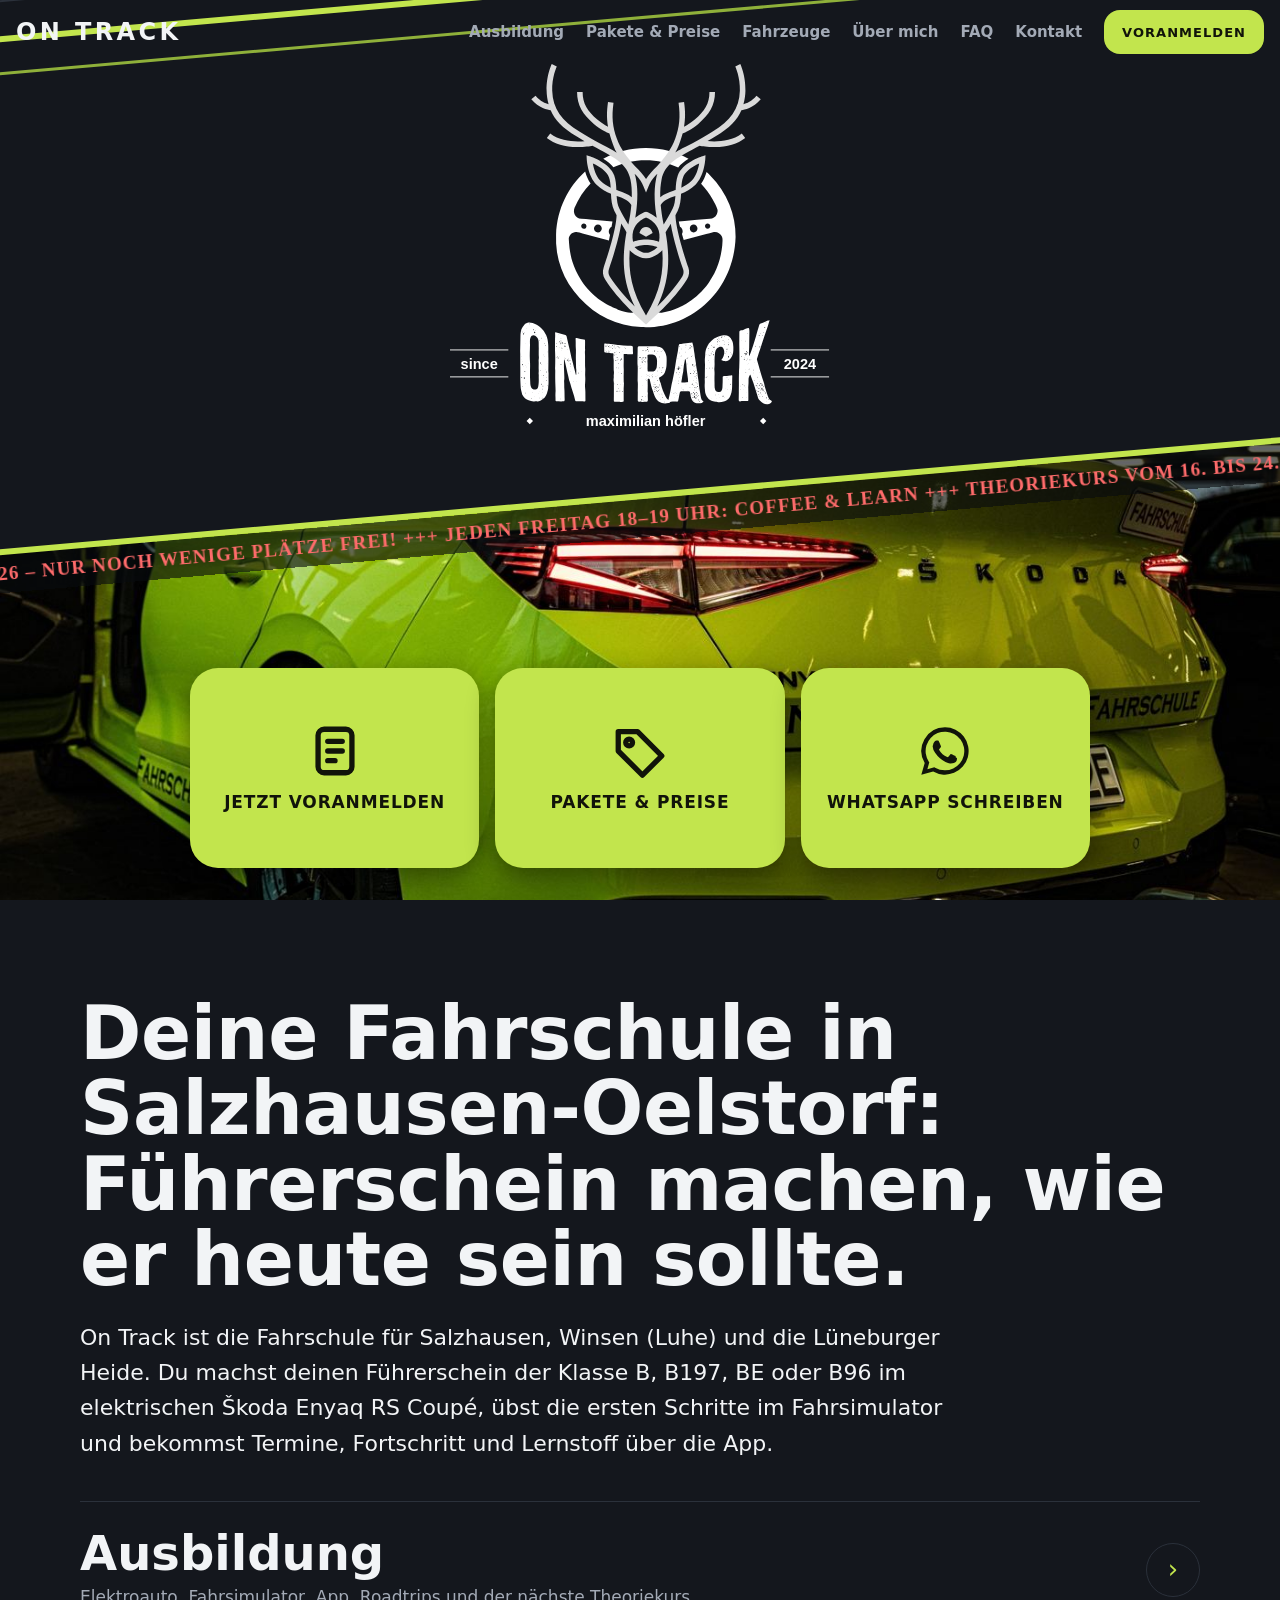
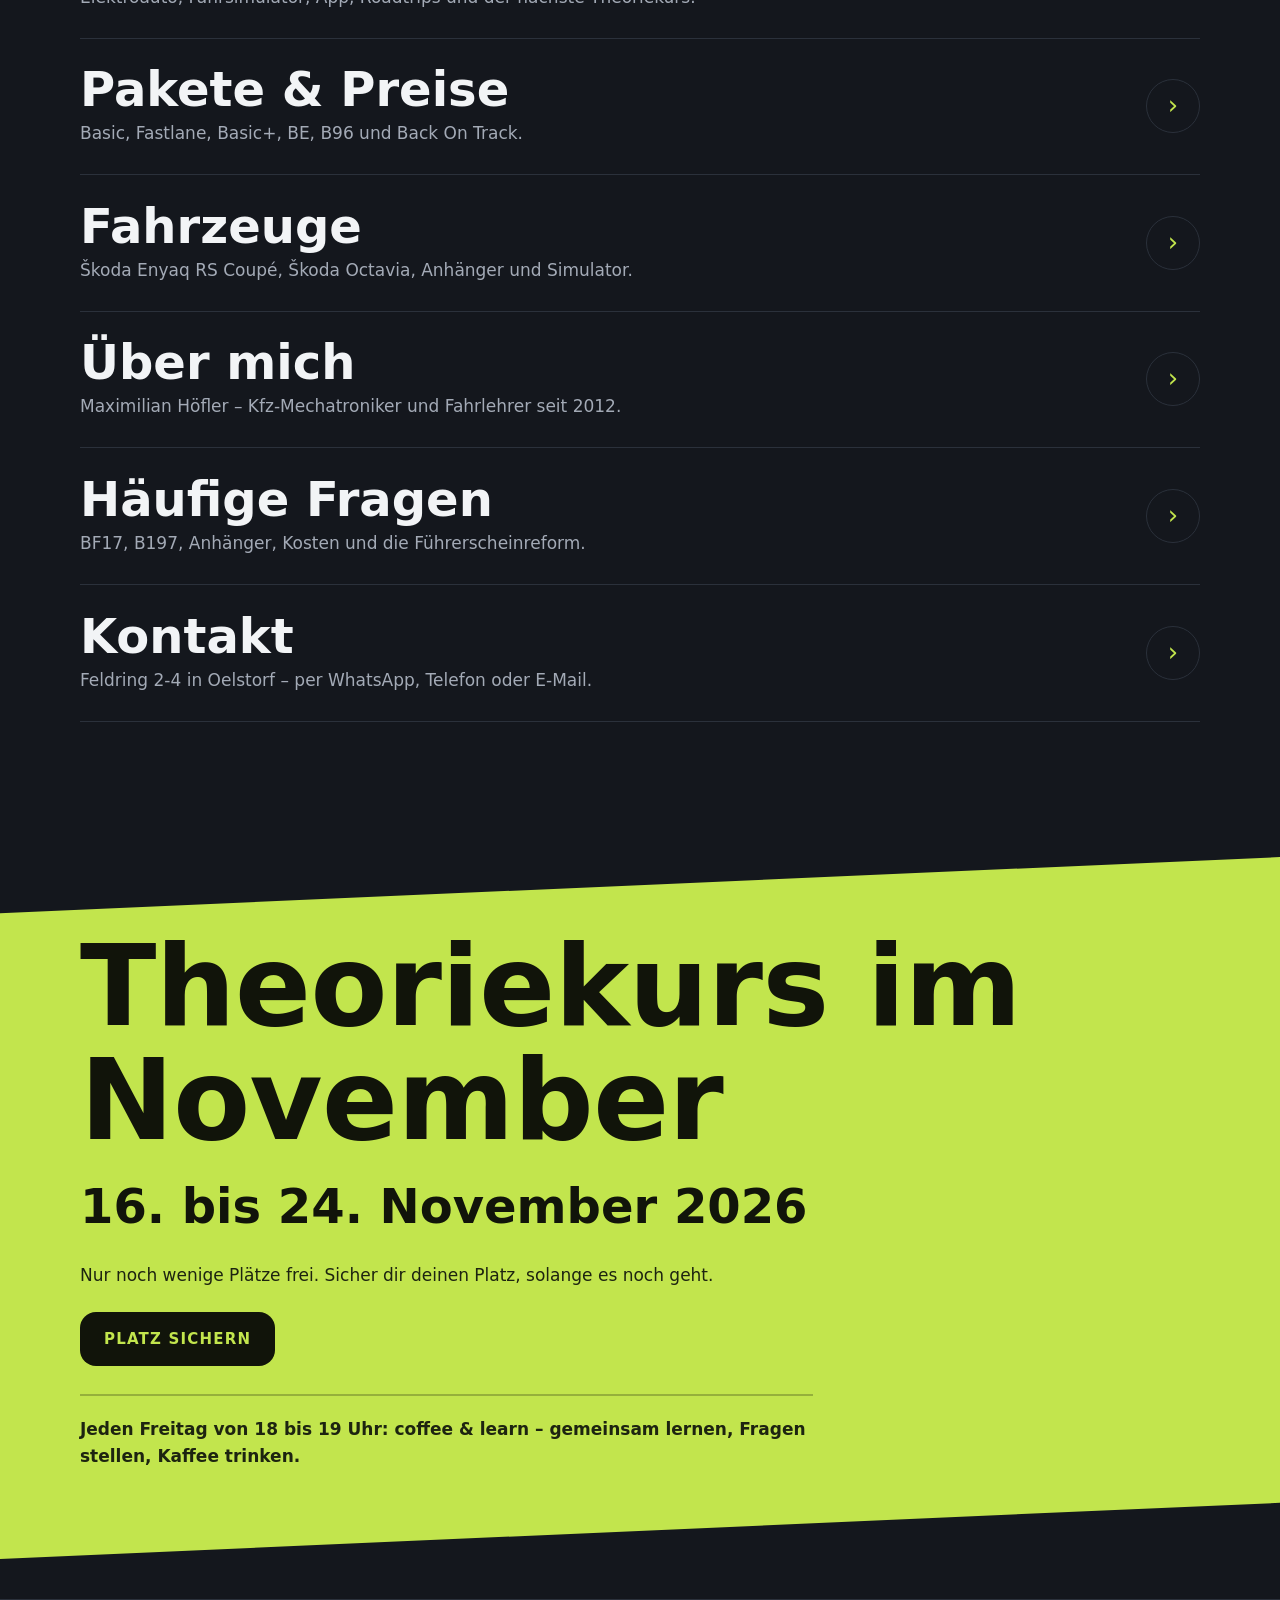
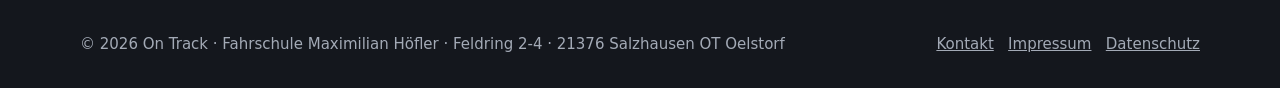
==== commit dffb3209: "Add files via upload" ====
--- a/index.html
+++ b/index.html
@@ -6,240 +6,26 @@
 <title>Fahrschule Salzhausen-Oelstorf | On Track Führerschein B &amp; BE</title>
 <meta name="description" content="Führerschein in Salzhausen-Oelstorf: Klasse B, B197, BE &amp; B96 im Elektroauto, mit Fahrsimulator und Theorie-Flatrate. Nächster Theoriekurs ab 16.11.2026.">
 <meta name="robots" content="noindex, nofollow">
-<meta name="author" content="Maximilian Höfler">
-<meta name="geo.region" content="DE-NI">
-<meta name="geo.placename" content="Salzhausen">
 <link rel="canonical" href="https://www.ontrack-fahr.schule/">
 <meta name="theme-color" content="#14171d">
 <link rel="icon" type="image/png" href="icon-192.png">
 <link rel="apple-touch-icon" href="icon-180.png">
-<link rel="preload" as="image" href="fahrschule-salzhausen-enyaq-start.jpg" fetchpriority="high">
-<meta property="og:type" content="website">
-<meta property="og:locale" content="de_DE">
-<meta property="og:site_name" content="On Track Fahrschule">
-<meta property="og:url" content="https://www.ontrack-fahr.schule/">
-<meta property="og:title" content="On Track – Fahrschule in Salzhausen-Oelstorf">
-<meta property="og:description" content="Führerschein im Elektroauto, mit Fahrsimulator und Roadtrips. Theoriekurs vom 16. bis 24. November 2026.">
-<meta property="og:image" content="https://www.ontrack-fahr.schule/fahrschule-salzhausen-enyaq-start.jpg">
-<meta property="og:image:alt" content="Der hellgrüne Škoda Enyaq RS Coupé der Fahrschule On Track">
-<meta name="twitter:card" content="summary_large_image">
-<script type="application/ld+json">
-{"@context": "https://schema.org", "@graph": [{"@type": ["DrivingSchool", "LocalBusiness"], "@id": "https://www.ontrack-fahr.schule/#fahrschule", "name": "On Track Fahrschule", "alternateName": "On Track – Fahrschule Maximilian Höfler", "slogan": "Get on track for the future. Drive with style.", "description": "Fahrschule in Salzhausen OT Oelstorf für die Klassen B, B197, BE und B96 – Ausbildung im elektrischen Škoda Enyaq RS Coupé, mit Fahrsimulator und Theorie-Flatrate.", "url": "https://www.ontrack-fahr.schule/", "logo": "https://www.ontrack-fahr.schule/icon-512.png", "image": "https://www.ontrack-fahr.schule/fahrschule-salzhausen-enyaq-start.jpg", "email": "info@ontrack-fahr.schule", "telephone": "+49 1522 7090400", "address": {"@type": "PostalAddress", "streetAddress": "Feldring 2-4", "postalCode": "21376", "addressLocality": "Salzhausen", "addressRegion": "Niedersachsen", "addressCountry": "DE"}, "areaServed": [{"@type": "City", "name": "Salzhausen"}, {"@type": "City", "name": "Oelstorf"}, {"@type": "City", "name": "Gödenstorf"}, {"@type": "City", "name": "Eyendorf"}, {"@type": "City", "name": "Garlstorf"}, {"@type": "City", "name": "Garstedt"}, {"@type": "City", "name": "Toppenstedt"}, {"@type": "City", "name": "Wulfsen"}, {"@type": "City", "name": "Luhmühlen"}, {"@type": "City", "name": "Putensen"}, {"@type": "City", "name": "Tangendorf"}, {"@type": "City", "name": "Evendorf"}, {"@type": "City", "name": "Egestorf"}, {"@type": "City", "name": "Hanstedt"}, {"@type": "City", "name": "Brackel"}, {"@type": "City", "name": "Thieshope"}, {"@type": "City", "name": "Nindorf"}, {"@type": "City", "name": "Winsen (Luhe)"}], "founder": {"@type": "Person", "name": "Maximilian Höfler", "jobTitle": "Fahrlehrer"}, "sameAs": ["https://www.instagram.com/ontrack_fahrschule/", "https://www.tiktok.com/@ontrack_fahrschule", "https://www.facebook.com/profile.php?id=100095527866972", "https://open.spotify.com/show/1sfOE8rVeEXEF2TenrATlE"], "hasOfferCatalog": {"@type": "OfferCatalog", "name": "Führerschein-Pakete", "itemListElement": [{"@type": "Offer", "itemOffered": {"@type": "Service", "name": "Basic Klasse B / B197"}}, {"@type": "Offer", "itemOffered": {"@type": "Service", "name": "Fastlane Klasse B / B197"}}, {"@type": "Offer", "itemOffered": {"@type": "Service", "name": "Basic+ Klassen B und BE"}}, {"@type": "Offer", "itemOffered": {"@type": "Service", "name": "Anhängerführerschein BE"}}, {"@type": "Offer", "itemOffered": {"@type": "Service", "name": "Anhängerschulung B96"}}, {"@type": "Offer", "itemOffered": {"@type": "Service", "name": "Back On Track – Auffrischungsfahrstunden"}}]}}, {"@type": "Event", "name": "Theoriekurs Führerschein Klasse B", "startDate": "2026-11-16", "endDate": "2026-11-24", "eventAttendanceMode": "https://schema.org/OfflineEventAttendanceMode", "eventStatus": "https://schema.org/EventScheduled", "location": {"@type": "Place", "name": "On Track Fahrschule", "address": {"@type": "PostalAddress", "streetAddress": "Feldring 2-4", "postalCode": "21376", "addressLocality": "Salzhausen", "addressCountry": "DE"}}, "organizer": {"@id": "https://www.ontrack-fahr.schule/#fahrschule"}, "image": "https://www.ontrack-fahr.schule/fahrschule-salzhausen-enyaq-start.jpg", "description": "Kompakter Theoriekurs für den Autoführerschein in Salzhausen-Oelstorf."}, {"@type": "FAQPage", "mainEntity": [{"@type": "Question", "name": "Ab wann kann ich mit dem Führerschein anfangen?", "acceptedAnswer": {"@type": "Answer", "text": "Mit dem Begleiteten Fahren ab 17 (BF17) kannst du dich schon mit 16 ½ Jahren anmelden. Die Theorieprüfung legst du frühestens drei Monate, die praktische Prüfung frühestens einen Monat vor deinem 17. Geburtstag ab. Bis 18 fährst du dann mit einer eingetragenen Begleitperson."}}, {"@type": "Question", "name": "Was ist der Führerschein B197?", "acceptedAnswer": {"@type": "Answer", "text": "Mit B197 machst du die Prüfung auf einem Automatikauto und darfst trotzdem Schaltwagen fahren. Dafür brauchst du mindestens zehn Fahrstunden auf einem Schaltwagen und eine Testfahrt bei der Fahrschule."}}, {"@type": "Question", "name": "Darf ich mit Klasse B einen Anhänger ziehen?", "acceptedAnswer": {"@type": "Answer", "text": "Ja. Anhänger bis 750 kg darfst du immer ziehen. Schwerere Anhänger sind erlaubt, wenn Auto und Anhänger zusammen höchstens 3.500 kg zulässige Gesamtmasse haben. Mit B96 sind bis zu 4.250 kg möglich, mit BE Anhänger bis 3.500 kg."}}, {"@type": "Question", "name": "Was kostet der Führerschein bei On Track?", "acceptedAnswer": {"@type": "Answer", "text": "Das hängt vom Paket und davon ab, wie viele Fahrstunden du brauchst. Die Preise für Basic, Fastlane, Basic+, BE, B96 und Back On Track findest du in den Preislisten auf dieser Seite. Gern beraten wir dich persönlich per WhatsApp oder Telefon."}}, {"@type": "Question", "name": "Wann ist der nächste Theoriekurs?", "acceptedAnswer": {"@type": "Answer", "text": "Der nächste kompakte Theoriekurs läuft vom 16. bis 24. November 2026 in Oelstorf. Zusätzlich gibt es jeden Freitag von 18 bis 19 Uhr coffee & learn zum gemeinsamen Lernen."}}, {"@type": "Question", "name": "Lohnt es sich, auf die Führerscheinreform zu warten?", "acceptedAnswer": {"@type": "Answer", "text": "Die Reform ist noch nicht beschlossen und gilt noch nicht, geplant ist ein Start frühestens Anfang 2027. Bis dahin gelten die heutigen Regeln, und ob der Führerschein danach günstiger wird, ist offen. Wer jetzt startet, ist früher mobil."}}, {"@type": "Question", "name": "Für welche Orte ist On Track die passende Fahrschule?", "acceptedAnswer": {"@type": "Answer", "text": "Unsere Fahrschule liegt in Salzhausen OT Oelstorf. Zu uns kommen Fahrschüler aus Salzhausen, Gödenstorf, Eyendorf, Garlstorf, Garstedt, Toppenstedt, Wulfsen, Luhmühlen, Putensen, Hanstedt, Brackel, Egestorf und Winsen (Luhe)."}}]}]}
-</script>
-<style>
-:root{
-  --bg:#14171d; --ink:#0f1217; --panel:#1b2029; --line:#2b313b;
-  --lime:#c2e54d; --lime-d:#8fb03a; --text:#f2f4f6; --muted:#a3aab6; --red:#ff6b6b;
-  --head:"Avenir Next Condensed","Helvetica Neue Condensed","Roboto Condensed","Arial Narrow",system-ui,sans-serif;
-  --body:system-ui,-apple-system,"Segoe UI",Roboto,"Helvetica Neue",Arial,sans-serif;
-}
-*{box-sizing:border-box}
-html{scroll-behavior:smooth;scroll-padding-top:calc(72px + env(safe-area-inset-top,0px))}
-@media (prefers-reduced-motion: reduce){html{scroll-behavior:auto}}
-body{margin:0;background:var(--bg);color:var(--text);font-family:var(--body);font-size:17px;line-height:1.6;-webkit-font-smoothing:antialiased;overflow-x:hidden}
-a{color:inherit}
-img{max-width:100%;display:block}
-:focus-visible{outline:3px solid var(--lime);outline-offset:3px;border-radius:6px}
-.wrap{width:min(1120px,calc(100% - 40px));margin:0 auto}
-h1,h2,h3{font-family:var(--head);font-stretch:condensed;line-height:1.02;margin:0;letter-spacing:-.005em}
-h2,.intro-h{font-size:clamp(40px,8.5vw,84px);font-weight:800}
-.intro-h{font-size:clamp(36px,7.4vw,74px)}
-h3{font-size:clamp(26px,4.4vw,34px);font-weight:800}
-p{margin:0 0 1em;max-width:62ch}
-.muted{color:var(--muted)}
-.btn{display:inline-flex;align-items:center;justify-content:center;gap:10px;min-height:54px;padding:0 24px;border-radius:16px;border:0;background:var(--lime);color:#11140a;font:800 15px/1 var(--body);letter-spacing:.08em;text-transform:uppercase;text-decoration:none;cursor:pointer;transition:transform .15s,filter .15s}
-.btn:hover{filter:brightness(1.07)}
-.btn:active{transform:scale(.98)}
-.btn.ghost{background:transparent;color:var(--text);border:1.5px solid var(--line)}
-.btn.wa{background:#1fa855;color:#fff}
-.btn svg{width:22px;height:22px;flex:none}
-
-/* ---------- HERO (wie die Quiz-Startseite) ---------- */
-.hero{position:relative;height:100vh;height:100svh;min-height:560px;overflow:hidden;background:#000;isolation:isolate}
-.h-bg{position:absolute;inset:0;background:var(--bg);opacity:0;animation:fade .7s ease-out .1s forwards}
-.h-lines{position:absolute;inset:0;overflow:hidden;pointer-events:none;z-index:2}
-.h-lines span{position:absolute;left:-40%;width:180%;height:var(--h);background:var(--c);transform:rotate(-12deg) scaleX(0);transform-origin:left top;animation:draw .7s cubic-bezier(.65,0,.35,1) var(--t) forwards}
-.h-photo{position:absolute;left:0;right:0;bottom:0;top:calc(70% - 30vw);z-index:1;width:100%;height:calc(30% + 30vw);object-fit:cover;object-position:62% 30%;background:#000;
-  clip-path:polygon(0 calc(21.5vw + 5px),100% calc(.25vw + 5px),100% 100%,0 100%);opacity:0;animation:fade .8s ease-out 1.25s forwards}
-.h-ticker{position:absolute;z-index:2;left:-40%;width:180%;top:calc(70% + 6px);height:32px;overflow:hidden;transform:rotate(-12deg);transform-origin:left top;background:rgba(8,10,14,.62);opacity:0;animation:fade .6s ease-out 1.6s forwards;pointer-events:none}
-.h-track{display:flex;width:max-content;height:100%;align-items:center;animation:run 38s linear 1.6s infinite}
-.h-track span{white-space:pre;font-family:"Copperplate Gothic Bold","Copperplate Gothic","Copperplate",Georgia,serif;font-weight:700;font-size:16px;letter-spacing:.06em;color:var(--red);text-transform:uppercase}
-.h-top{position:absolute;z-index:3;left:0;right:0;top:0;height:calc(70% - 30vw + 10px);display:flex;align-items:center;justify-content:center;padding:calc(64px + env(safe-area-inset-top,0px)) 24px 14px}
-.h-logo{height:100%;display:flex;justify-content:center;opacity:0;transform:scale(.84) translateY(14px);animation:logo 1s cubic-bezier(.2,.8,.2,1) 1.5s forwards}
-.hero-logo{display:block;height:100%;max-width:min(86vw,460px);overflow:visible;transform-origin:50% 45%;animation:pulse 2.4s ease-in-out 2.5s infinite}
-.h-tiles{position:absolute;z-index:4;left:12px;right:12px;bottom:calc(14px + env(safe-area-inset-bottom,0px));display:grid;grid-template-columns:repeat(3,minmax(0,1fr));gap:10px;max-width:560px;margin:0 auto}
-.h-tiles .btn{flex-direction:column;gap:12px;min-height:176px;padding:14px 6px;border-radius:24px;font-size:14px;line-height:1.25;letter-spacing:.05em;text-align:center;box-shadow:0 10px 28px rgba(0,0,0,.45);opacity:0;
-  animation:tilein .6s ease-out var(--d) both,tilepulse 2.2s ease-in-out calc(var(--d) + 1s) infinite}
-.h-tiles .btn:hover,.h-tiles .btn:focus-visible{animation:tilein .6s ease-out var(--d) both,tilehold .25s ease-out forwards}
-.h-tiles .btn svg{width:46px;height:46px}
-.h-tiles .btn:nth-child(1){--d:2.6s}.h-tiles .btn:nth-child(2){--d:2.75s}.h-tiles .btn:nth-child(3){--d:2.9s}
-@keyframes fade{to{opacity:1}}
-@keyframes draw{to{transform:rotate(-12deg) scaleX(1)}}
-@keyframes drawW{to{transform:rotate(-5deg) scaleX(1)}}
-@keyframes logo{to{opacity:1;transform:none}}
-@keyframes pulse{0%,100%{transform:scale(1)}50%{transform:scale(1.045)}}
-@keyframes run{from{transform:translateX(0)}to{transform:translateX(-50%)}}
-@keyframes tilein{from{opacity:0;translate:0 24px}to{opacity:1;translate:0 0}}
-@keyframes tilepulse{0%,100%{scale:1}50%{scale:1.05}}
-@keyframes tilehold{to{scale:1.08}}
-@media (min-width:700px) and (min-aspect-ratio:1/1){
-  .h-lines span{transform:rotate(-5deg) scaleX(0);animation-name:drawW}
-  .h-lines .edge{top:66%!important}
-  .h-photo{top:calc(66vh - 12.5vw);height:calc(34vh + 12.5vw);object-position:50% 42%;clip-path:polygon(0 calc(9vw + 5px),100% calc(.25vw + 5px),100% 100%,0 100%)}
-  .h-ticker{top:calc(66% + 6px);transform:rotate(-5deg);height:38px}.h-track span{font-size:19px}
-  .h-top{height:calc(66vh - 12.5vw + 10px)}
-  .hero-logo{max-width:min(56vw,540px)}
-  .h-tiles{left:50%;right:auto;max-width:none;width:min(900px,calc(100vw - 64px));transform:translateX(-50%);bottom:32px;gap:16px}
-  .h-tiles .btn{min-height:200px;font-size:17px;border-radius:28px}
-  .h-tiles .btn svg{width:58px;height:58px}
-}
-
-/* ---------- Navigation ---------- */
-.nav{position:fixed;z-index:30;left:0;right:0;top:0;padding:calc(10px + env(safe-area-inset-top,0px)) 16px 10px;display:flex;align-items:center;justify-content:space-between;gap:12px;transition:background .3s,border-color .3s;border-bottom:1px solid transparent}
-.nav.solid{background:rgba(20,23,29,.92);-webkit-backdrop-filter:blur(10px);backdrop-filter:blur(10px);border-bottom-color:var(--line)}
-.nav-brand{font-family:var(--head);font-stretch:condensed;font-weight:800;font-size:24px;letter-spacing:.14em;text-decoration:none;opacity:0;transition:opacity .3s}
-.nav.solid .nav-brand{opacity:1}
-.nav-links{display:none;gap:22px;align-items:center}
-.nav-links a{text-decoration:none;font-weight:600;font-size:15px;color:var(--muted)}
-.nav-links a:hover{color:var(--text)}
-.nav .btn{min-height:44px;padding:0 18px;font-size:13px}
-.nav-links a.btn{color:#11140a}
-.nav-links a.btn:hover{color:#11140a}
-.menu-btn{display:inline-flex;align-items:center;gap:10px;min-height:44px;padding:0 16px;border-radius:14px;border:1.5px solid var(--line);background:rgba(20,23,29,.6);color:var(--text);font:700 14px var(--body);letter-spacing:.06em;cursor:pointer}
-.menu-btn i,.menu-btn i::before,.menu-btn i::after{display:block;width:18px;height:2px;background:currentColor;position:relative;transition:transform .25s}
-.menu-btn i::before,.menu-btn i::after{content:"";position:absolute;left:0}
-.menu-btn i::before{top:-6px}.menu-btn i::after{top:6px}
-.menu-btn[aria-expanded="true"] i{background:transparent}
-.menu-btn[aria-expanded="true"] i::before{transform:translateY(6px) rotate(45deg)}
-.menu-btn[aria-expanded="true"] i::after{transform:translateY(-6px) rotate(-45deg)}
-.sheet{position:fixed;z-index:29;inset:0;background:var(--bg);padding:calc(90px + env(safe-area-inset-top,0px)) 24px 24px;display:flex;flex-direction:column;gap:6px;opacity:0;visibility:hidden;transition:opacity .25s,visibility .25s}
-.sheet.open{opacity:1;visibility:visible}
-.sheet a{font-family:var(--head);font-stretch:condensed;font-weight:800;font-size:40px;text-decoration:none;line-height:1.25}
-.sheet a:hover{color:var(--lime)}
-@media (min-width:980px){.nav-links{display:flex}.menu-btn{display:none}}
-
-/* ---------- Abschnitte ---------- */
-section.block{position:relative;padding:96px 0}
-.edge-line{position:absolute;left:-10%;right:-10%;top:0;height:6px;background:var(--lime);transform:rotate(-3deg) scaleX(0);transform-origin:left;transition:transform 1s cubic-bezier(.65,0,.35,1)}
-.edge-line.on{transform:rotate(-3deg) scaleX(1)}
-.lead{font-size:clamp(19px,2.4vw,22px);color:var(--text)}
-.grid-2{display:grid;gap:48px}
-@media (min-width:900px){.grid-2{grid-template-columns:1.1fr .9fr;align-items:start}}
-
-.features{list-style:none;padding:0;margin:40px 0 0;display:grid;gap:0;border-top:1px solid var(--line)}
-.features li{display:grid;grid-template-columns:56px 1fr;gap:18px;padding:24px 0;border-bottom:1px solid var(--line)}
-.features svg{width:44px;height:44px;color:var(--lime)}
-.features b{display:block;font-size:20px;margin-bottom:4px}
-.features p{margin:0;color:var(--muted)}
-@media (min-width:900px){.features{grid-template-columns:1fr 1fr;column-gap:48px}}
-
-/* Theoriekurs-Band */
-.band{position:relative;margin:40px 0;padding:72px 0;background:var(--lime);color:#11140a;clip-path:polygon(0 8%,100% 0,100% 92%,0 100%)}
-.band h2{font-size:clamp(44px,10vw,112px)}
-.band .when{font-family:var(--head);font-stretch:condensed;font-weight:800;font-size:clamp(28px,5vw,48px);margin:10px 0 18px}
-.band p{color:#1d2410}
-.band .btn{background:#11140a;color:var(--lime)}
-.band-row{display:flex;flex-wrap:wrap;gap:12px;margin-top:22px}
-.band .note{margin-top:28px;padding-top:20px;border-top:2px solid rgba(17,20,10,.25);font-weight:600}
-
-/* Pakete */
-.pkgs{list-style:none;padding:0;margin:48px 0 0;border-top:1px solid var(--line)}
-.pkg{display:grid;gap:14px;padding:30px 0;border-bottom:1px solid var(--line)}
-.pkg h3{display:flex;align-items:baseline;gap:14px;flex-wrap:wrap}
-.pkg h3 small{font-family:var(--body);font-size:14px;font-weight:700;color:var(--muted);letter-spacing:.04em}
-.pkg p{margin:0;color:var(--muted)}
-.pkg .acts{display:flex;flex-wrap:wrap;gap:10px}
-.pkg .acts .btn{min-height:46px;font-size:13px;padding:0 18px}
-.pkg.star{position:relative;padding-left:22px;border-left:6px solid var(--lime)}
-.pkg.star .tag{display:inline-block;background:var(--lime);color:#11140a;font-size:12px;font-weight:800;padding:4px 10px;border-radius:999px;letter-spacing:.05em}
-@media (min-width:900px){.pkg{grid-template-columns:300px 1fr auto;align-items:center;gap:32px}}
-
-/* Fahrzeuge */
-.ride{position:relative;margin-top:44px;border-radius:28px;overflow:hidden;background:#000;clip-path:polygon(0 10%,100% 0,100% 100%,0 100%)}
-.ride img{width:100%;height:clamp(300px,48vw,520px);object-fit:cover;object-position:60% 50%}
-.ride figcaption{position:absolute;left:0;right:0;bottom:0;padding:60px 24px 22px;background:linear-gradient(transparent,rgba(10,12,16,.85));font-weight:600}
-.cols3{display:grid;gap:28px;margin-top:40px}
-.cols3 h3{font-size:26px;margin-bottom:8px}
-.cols3 p{color:var(--muted);margin:0}
-@media (min-width:900px){.cols3{grid-template-columns:repeat(3,1fr)}}
-
-/* Über mich */
-.quote{font-family:var(--head);font-stretch:condensed;font-weight:800;font-size:clamp(48px,11vw,120px);line-height:.95;color:var(--lime);margin:0 0 24px}
-
-/* Lernen & Hören */
-.links{display:grid;gap:14px;margin-top:40px}
-.links a{display:grid;grid-template-columns:52px 1fr auto;align-items:center;gap:16px;padding:20px;border:1.5px solid var(--line);border-radius:20px;text-decoration:none;transition:border-color .2s}
-.links a:hover{border-color:var(--lime)}
-.links svg{width:40px;height:40px;color:var(--lime)}
-.links b{display:block;font-size:19px}
-.links span.muted{display:block;font-size:15px}
-.links .go{font-size:22px;color:var(--lime)}
-@media (min-width:900px){.links{grid-template-columns:repeat(3,1fr)}.links a{grid-template-columns:1fr;align-content:start}.links .go{display:none}}
-
-/* Kontakt */
-.contact{display:grid;gap:40px}
-.contact address{font-style:normal;font-size:clamp(24px,3.6vw,32px);font-family:var(--head);font-stretch:condensed;font-weight:800;line-height:1.15}
-.c-acts{display:grid;gap:12px;margin-top:24px}
-.social{display:flex;gap:12px;margin-top:22px}
-.social a{display:grid;place-items:center;width:52px;height:52px;border-radius:16px;border:1.5px solid var(--line)}
-.social a:hover{border-color:var(--lime)}
-.social svg{width:24px;height:24px}
-@media (min-width:900px){.contact{grid-template-columns:1fr 1fr;align-items:start}.c-acts{max-width:420px}}
-
-footer{border-top:1px solid var(--line);padding:32px 0 calc(32px + env(safe-area-inset-bottom,0px));color:var(--muted);font-size:15px}
-footer .wrap{display:flex;flex-wrap:wrap;gap:12px 28px;justify-content:space-between}
-footer a{color:var(--muted)}
-footer a:hover{color:var(--text)}
-
-
-/* FAQ */
-.faq{margin-top:40px;border-top:1px solid var(--line)}
-.faq-item{border-bottom:1px solid var(--line)}
-.faq-item summary{list-style:none;cursor:pointer;display:flex;justify-content:space-between;gap:20px;padding:22px 0;font-weight:700;font-size:19px}
-.faq-item summary::-webkit-details-marker{display:none}
-.faq-item summary::after{content:"+";flex:none;font-size:28px;line-height:1;color:var(--lime);transition:transform .25s}
-.faq-item[open] summary::after{transform:rotate(45deg)}
-.faq-item p{color:var(--muted);margin:0 0 22px}
-.places{list-style:none;padding:0;margin:32px 0 0;display:flex;flex-wrap:wrap;gap:10px}
-.places li{border:1.5px solid var(--line);border-radius:999px;padding:8px 16px;font-weight:600;font-size:15px}
-
-/* Hirsch im Hintergrund – bleibt beim Scrollen stehen */
-.bg-deer{position:fixed;inset:0;z-index:0;pointer-events:none;background:url(hirsch-logo.svg) 50% 55%/min(78vw,640px) auto no-repeat;opacity:.06}
-main,footer{position:relative;z-index:1}
-.hero{z-index:2}
-
-/* Elemente fliegen beim Scrollen ins Bild */
-.fly{opacity:0;transition:opacity .7s ease,transform .9s cubic-bezier(.2,.8,.2,1);transition-delay:calc(var(--i,0) * 90ms);will-change:transform,opacity}
-.fly-up{transform:translateY(70px)}
-.fly-l{transform:translateX(-90px)}
-.fly-r{transform:translateX(90px)}
-.fly-zoom{transform:scale(.88) translateY(40px)}
-.fly.in{opacity:1;transform:none}
-
-@media (prefers-reduced-motion: reduce){
-  .fly{opacity:1!important;transform:none!important;transition:none!important}
-  .h-bg,.h-photo,.h-ticker,.h-logo,.h-lines span{animation-duration:0s!important;animation-delay:0s!important}
-  .hero-logo,.h-track{animation:none!important}
-  .h-tiles .btn{animation:none!important;opacity:1!important}
-  .edge-line{transition:none}
-}
-</style>
+<meta property="og:type" content="website"><meta property="og:locale" content="de_DE"><meta property="og:site_name" content="On Track Fahrschule">
+<meta property="og:url" content="https://www.ontrack-fahr.schule/"><meta property="og:title" content="Fahrschule Salzhausen-Oelstorf | On Track Führerschein B &amp; BE"><meta property="og:description" content="Führerschein in Salzhausen-Oelstorf: Klasse B, B197, BE &amp; B96 im Elektroauto, mit Fahrsimulator und Theorie-Flatrate. Nächster Theoriekurs ab 16.11.2026.">
+<meta property="og:image" content="https://www.ontrack-fahr.schule/fahrschule-salzhausen-enyaq-start.jpg"><meta name="twitter:card" content="summary_large_image">
+<script type="application/ld+json">{"@context": "https://schema.org", "@graph": [{"@type": ["DrivingSchool", "LocalBusiness"], "@id": "https://www.ontrack-fahr.schule/#fahrschule", "name": "On Track Fahrschule", "alternateName": "On Track – Fahrschule Maximilian Höfler", "slogan": "Get on track for the future. Drive with style.", "description": "Fahrschule in Salzhausen OT Oelstorf für die Klassen B, B197, BE und B96 – Ausbildung im elektrischen Škoda Enyaq RS Coupé, mit Fahrsimulator und Theorie-Flatrate.", "url": "https://www.ontrack-fahr.schule/", "logo": "https://www.ontrack-fahr.schule/icon-512.png", "image": "https://www.ontrack-fahr.schule/fahrschule-salzhausen-enyaq-start.jpg", "email": "info@ontrack-fahr.schule", "telephone": "+49 1522 7090400", "address": {"@type": "PostalAddress", "streetAddress": "Feldring 2-4", "postalCode": "21376", "addressLocality": "Salzhausen", "addressRegion": "Niedersachsen", "addressCountry": "DE"}, "areaServed": [{"@type": "City", "name": "Salzhausen"}, {"@type": "City", "name": "Oelstorf"}, {"@type": "City", "name": "Gödenstorf"}, {"@type": "City", "name": "Eyendorf"}, {"@type": "City", "name": "Garlstorf"}, {"@type": "City", "name": "Garstedt"}, {"@type": "City", "name": "Toppenstedt"}, {"@type": "City", "name": "Wulfsen"}, {"@type": "City", "name": "Luhmühlen"}, {"@type": "City", "name": "Putensen"}, {"@type": "City", "name": "Tangendorf"}, {"@type": "City", "name": "Evendorf"}, {"@type": "City", "name": "Egestorf"}, {"@type": "City", "name": "Hanstedt"}, {"@type": "City", "name": "Brackel"}, {"@type": "City", "name": "Thieshope"}, {"@type": "City", "name": "Nindorf"}, {"@type": "City", "name": "Winsen (Luhe)"}], "founder": {"@type": "Person", "name": "Maximilian Höfler", "jobTitle": "Fahrlehrer"}, "sameAs": ["https://www.instagram.com/ontrack_fahrschule/", "https://www.tiktok.com/@ontrack_fahrschule", "https://www.facebook.com/profile.php?id=100095527866972", "https://open.spotify.com/show/1sfOE8rVeEXEF2TenrATlE"], "hasOfferCatalog": {"@type": "OfferCatalog", "name": "Führerschein-Pakete", "itemListElement": [{"@type": "Offer", "itemOffered": {"@type": "Service", "name": "Basic Klasse B / B197"}}, {"@type": "Offer", "itemOffered": {"@type": "Service", "name": "Fastlane Klasse B / B197"}}, {"@type": "Offer", "itemOffered": {"@type": "Service", "name": "Basic+ Klassen B und BE"}}, {"@type": "Offer", "itemOffered": {"@type": "Service", "name": "Anhängerführerschein BE"}}, {"@type": "Offer", "itemOffered": {"@type": "Service", "name": "Anhängerschulung B96"}}, {"@type": "Offer", "itemOffered": {"@type": "Service", "name": "Back On Track – Auffrischungsfahrstunden"}}]}}, {"@type": "Event", "name": "Theoriekurs Führerschein Klasse B", "startDate": "2026-11-16", "endDate": "2026-11-24", "eventAttendanceMode": "https://schema.org/OfflineEventAttendanceMode", "eventStatus": "https://schema.org/EventScheduled", "location": {"@type": "Place", "name": "On Track Fahrschule", "address": {"@type": "PostalAddress", "streetAddress": "Feldring 2-4", "postalCode": "21376", "addressLocality": "Salzhausen", "addressCountry": "DE"}}, "organizer": {"@id": "https://www.ontrack-fahr.schule/#fahrschule"}, "image": "https://www.ontrack-fahr.schule/fahrschule-salzhausen-enyaq-start.jpg", "description": "Kompakter Theoriekurs für den Autoführerschein in Salzhausen-Oelstorf.", "url": "https://www.ontrack-fahr.schule/ausbildung.html"}]}</script>
+<link rel="stylesheet" href="site.css">
 </head>
 <body>
 <div class="bg-deer" aria-hidden="true"></div>
-
 <header class="nav" id="nav">
-  <a class="nav-brand" href="#top">ON TRACK</a>
-  <nav class="nav-links" aria-label="Hauptnavigation">
-    <a href="#fahrschule">Fahrschule</a><a href="#theorie">Theoriekurs</a><a href="#pakete">Pakete</a><a href="#fahrzeuge">Fahrzeuge</a><a href="#ueber-mich">Über mich</a><a href="#faq">FAQ</a><a href="#kontakt">Kontakt</a>
+  <a class="nav-brand" href="./">ON TRACK</a>
+  <nav class="nav-links" aria-label="Hauptnavigation"><a href="ausbildung.html">Ausbildung</a><a href="pakete.html">Pakete &amp; Preise</a><a href="fahrzeuge.html">Fahrzeuge</a><a href="ueber-mich.html">Über mich</a><a href="faq.html">FAQ</a><a href="kontakt.html">Kontakt</a>
     <a class="btn" href="http://fs0676.fso360-svc.de" target="_blank" rel="noopener">Voranmelden</a>
   </nav>
   <button class="menu-btn" id="menuBtn" aria-expanded="false" aria-controls="sheet"><i></i>Menü</button>
 </header>
-<nav class="sheet" id="sheet" aria-label="Menü">
-  <a href="#fahrschule">Fahrschule</a><a href="#theorie">Theoriekurs</a><a href="#pakete">Pakete &amp; Preise</a><a href="#fahrzeuge">Fahrzeuge</a><a href="#ueber-mich">Über mich</a><a href="#lernen">Lernen &amp; Hören</a><a href="#faq">Häufige Fragen</a><a href="#kontakt">Kontakt</a>
-</nav>
-
+<nav class="sheet" id="sheet" aria-label="Menü"><a href="./" aria-current="page">Startseite</a><a href="ausbildung.html">Ausbildung</a><a href="pakete.html">Pakete &amp; Preise</a><a href="fahrzeuge.html">Fahrzeuge</a><a href="ueber-mich.html">Über mich</a><a href="faq.html">Häufige Fragen</a><a href="kontakt.html">Kontakt</a></nav>
 <main id="top">
 <section class="hero" aria-label="On Track Fahrschule">
   <div class="h-bg"></div>
@@ -1210,24 +996,17 @@
 </svg></div></div>
   <div class="h-tiles">
     <a class="btn" href="http://fs0676.fso360-svc.de" target="_blank" rel="noopener"><svg viewBox="0 0 24 24" fill="none" stroke="currentColor" stroke-width="2.2" stroke-linecap="round" stroke-linejoin="round" aria-hidden="true"><rect x="5" y="3" width="14" height="18" rx="2.5"/><path d="M9 8h6M9 12h6M9 16h3"/></svg><span>Jetzt voran&shy;melden</span></a>
-    <a class="btn" href="#pakete"><svg viewBox="0 0 24 24" fill="none" stroke="currentColor" stroke-width="2.2" stroke-linecap="round" stroke-linejoin="round" aria-hidden="true"><path d="M3 12V4h8l10 10-8 8L3 12Z"/><circle cx="7.5" cy="8.5" r="1.4"/></svg><span>Pakete &amp; Preise</span></a>
+    <a class="btn" href="pakete.html"><svg viewBox="0 0 24 24" fill="none" stroke="currentColor" stroke-width="2.2" stroke-linecap="round" stroke-linejoin="round" aria-hidden="true"><path d="M3 12V4h8l10 10-8 8L3 12Z"/><circle cx="7.5" cy="8.5" r="1.4"/></svg><span>Pakete &amp; Preise</span></a>
     <a class="btn" href="https://wa.me/4915227090400?text=Hallo%20Maxi%2C%20ich%20interessiere%20mich%20f%C3%BCr%20den%20F%C3%BChrerschein%20bei%20On%20Track.%20" target="_blank" rel="noopener"><svg viewBox="0 0 24 24" aria-hidden="true"><path fill="currentColor" d="M12 2.2A9.8 9.8 0 0 0 3.6 17l-1.4 4.8 4.9-1.3A9.8 9.8 0 1 0 12 2.2Zm0 17.8a8 8 0 0 1-4.1-1.1l-.3-.2-2.9.8.8-2.8-.2-.3A8 8 0 1 1 12 20Zm4.4-5.9c-.2-.1-1.4-.7-1.7-.8-.2-.1-.4-.1-.5.1l-.8 1c-.1.2-.3.2-.5.1a6.6 6.6 0 0 1-3.3-2.9c-.2-.4.2-.4.7-1.3.1-.2 0-.3 0-.4l-.8-1.8c-.2-.5-.4-.4-.5-.4h-.5a.9.9 0 0 0-.7.3 2.8 2.8 0 0 0-.9 2.1 4.9 4.9 0 0 0 1 2.6 11.2 11.2 0 0 0 4.3 3.8c1.6.7 2.2.7 3 .6.5-.1 1.4-.6 1.6-1.1.2-.6.2-1 .1-1.1l-.5-.3Z"/></svg><span>Whats&shy;App schreiben</span></a>
   </div>
 </section>
-
 <section class="block" id="fahrschule">
   <div class="wrap">
     <h1 class="intro-h">Deine Fahrschule in Salzhausen-Oelstorf: Führerschein machen, wie er heute sein sollte.</h1>
     <p class="lead" style="margin-top:22px">On Track ist die Fahrschule für Salzhausen, Winsen (Luhe) und die Lüneburger Heide. Du machst deinen Führerschein der Klasse B, B197, BE oder B96 im elektrischen Škoda Enyaq RS Coupé, übst die ersten Schritte im Fahrsimulator und bekommst Termine, Fortschritt und Lernstoff über die App.</p>
-    <ul class="features">
-      <li><svg viewBox="0 0 24 24" fill="none" stroke="currentColor" stroke-width="2" stroke-linecap="round" stroke-linejoin="round" aria-hidden="true"><path d="M13 2 4 14h7l-1 8 9-12h-7l1-8Z"/></svg><div><b>Elektrisch unterwegs</b><p>Gefahren wird im Škoda Enyaq RS Coupé – leise, modern und mit aktuellen Assistenzsystemen.</p></div></li>
-      <li><svg viewBox="0 0 24 24" fill="none" stroke="currentColor" stroke-width="2" stroke-linecap="round" stroke-linejoin="round" aria-hidden="true"><rect x="2" y="4" width="20" height="12" rx="2"/><path d="M8 20h8M12 16v4"/><circle cx="12" cy="10" r="3"/></svg><div><b>Fahrsimulator</b><p>Lenken, Pedale und Blickführung übst du zuerst im Simulator – abgeschirmt und ohne Risiko.</p></div></li>
-      <li><svg viewBox="0 0 24 24" fill="none" stroke="currentColor" stroke-width="2" stroke-linecap="round" stroke-linejoin="round" aria-hidden="true"><rect x="6" y="2" width="12" height="20" rx="2.5"/><path d="M10 18h4"/></svg><div><b>Education Club &amp; App</b><p>Termine buchen, Ausbildungsstand sehen, für die Theorie lernen. Dazu Handouts für die Praxis.</p></div></li>
-      <li><svg viewBox="0 0 24 24" fill="none" stroke="currentColor" stroke-width="2" stroke-linecap="round" stroke-linejoin="round" aria-hidden="true"><path d="M3 18c4-1 5-6 9-6s5 5 9 6"/><path d="M12 12V5l4 2-4 2"/></svg><div><b>Roadtrips</b><p>Nordsee, Harz oder Wolfsburg: Du planst die Route, wir machen daraus Überland- und Autobahnfahrten.</p></div></li>
-    </ul>
+    <ul class="go-list"><li><a href="ausbildung.html"><div><b>Ausbildung</b><span class="muted">Elektroauto, Fahrsimulator, App, Roadtrips und der nächste Theoriekurs.</span></div><span class="arr" aria-hidden="true">›</span></a></li><li><a href="pakete.html"><div><b>Pakete &amp; Preise</b><span class="muted">Basic, Fastlane, Basic+, BE, B96 und Back On Track.</span></div><span class="arr" aria-hidden="true">›</span></a></li><li><a href="fahrzeuge.html"><div><b>Fahrzeuge</b><span class="muted">Škoda Enyaq RS Coupé, Škoda Octavia, Anhänger und Simulator.</span></div><span class="arr" aria-hidden="true">›</span></a></li><li><a href="ueber-mich.html"><div><b>Über mich</b><span class="muted">Maximilian Höfler – Kfz-Mechatroniker und Fahrlehrer seit 2012.</span></div><span class="arr" aria-hidden="true">›</span></a></li><li><a href="faq.html"><div><b>Häufige Fragen</b><span class="muted">BF17, B197, Anhänger, Kosten und die Führerscheinreform.</span></div><span class="arr" aria-hidden="true">›</span></a></li><li><a href="kontakt.html"><div><b>Kontakt</b><span class="muted">Feldring 2-4 in Oelstorf – per WhatsApp, Telefon oder E-Mail.</span></div><span class="arr" aria-hidden="true">›</span></a></li></ul>
   </div>
 </section>
-
 <section class="band" id="theorie">
   <div class="wrap">
     <h2>Theoriekurs im November</h2>
@@ -1239,120 +1018,13 @@
     <p class="note">Jeden Freitag von 18 bis 19 Uhr: coffee &amp; learn – gemeinsam lernen, Fragen stellen, Kaffee trinken.</p>
   </div>
 </section>
-
-<section class="block" id="pakete">
-  <span class="edge-line" aria-hidden="true"></span>
-  <div class="wrap">
-    <h2>Pakete &amp; Preise</h2>
-    <p class="lead" style="margin-top:22px">Such dir aus, wie schnell und wie umfassend du zum Führerschein willst. Die genauen Preise stehen in den Preislisten.</p>
-    <ul class="pkgs">
-      <li class="pkg"><h3>Basic <small>B / B197</small></h3><p>Alle Grundlagen für einen sicheren Start. Theorie-Flatrate und eine Simulatorstunde sind schon drin.</p><div class="acts"><a class="btn ghost" href="https://www.ontrack-fahr.schule/wp-content/uploads/go-x/u/6c7809fb-5720-4eec-af40-e40f85a78264/1APreisliste-Basic1_1.pdf" target="_blank" rel="noopener">Preisliste</a></div></li>
-      <li class="pkg star"><h3>Fastlane <small>B / B197</small></h3><p><span class="tag">Am schnellsten</span><br>Garantiert schnelle Termine und eine Fahrsimulator-Flatrate – für alle, die zügig fertig werden wollen.</p><div class="acts"><a class="btn ghost" href="https://www.ontrack-fahr.schule/wp-content/uploads/go-x/u/ce6be675-ee77-4a8c-aa84-bc5194ef18ff/1APreisliste-Fastlane1neu_2.pdf" target="_blank" rel="noopener">Preisliste</a></div></li>
-      <li class="pkg"><h3>Basic+ <small>B + BE</small></h3><p>Auto- und Anhängerführerschein in einem Paket. Spart Zeit und Geld.</p><div class="acts"><a class="btn ghost" href="https://www.ontrack-fahr.schule/wp-content/uploads/go-x/u/6c7809fb-5720-4eec-af40-e40f85a78264/1APreisliste-Basic1_1.pdfPLUS" target="_blank" rel="noopener">Preisliste</a></div></li>
-      <li class="pkg"><h3>BE <small>Anhänger bis 3,5 t</small></h3><p>Der Anhängerführerschein mit Fahrstunden, die genau darauf abgestimmt sind.</p><div class="acts"><a class="btn ghost" href="https://www.ontrack-fahr.schule/wp-content/uploads/go-x/u/a404aa26-1825-40e9-b3c3-82d5fa80a9fe/1APreisliste-Trailer1neu_1.pdf" target="_blank" rel="noopener">Preisliste</a></div></li>
-      <li class="pkg"><h3>B96 <small>Gespann bis 4.250 kg</small></h3><p>Schulung statt Prüfung: Damit ziehst du Kombinationen bis 4.250 kg zulässige Gesamtmasse.</p><div class="acts"><a class="btn ghost" href="https://www.ontrack-fahr.schule/wp-content/uploads/go-x/u/cac9d4e8-9f9a-444f-ae94-97c553b52f11/Preisliste-Trailer-B96_1.pdf" target="_blank" rel="noopener">Preisliste</a></div></li>
-      <li class="pkg"><h3>Back On Track <small>Auffrischung</small></h3><p>Für alle, die länger nicht gefahren sind oder sich in bestimmten Situationen unsicher fühlen.</p><div class="acts"><a class="btn ghost" href="https://www.ontrack-fahr.schule/wp-content/uploads/go-x/u/5c57fe98-48ee-42d9-a689-2b0f051f1b95/1APreisliste-Back-on-Track_1.pdf" target="_blank" rel="noopener">Preisliste</a></div></li>
-    </ul>
-    <p class="muted" style="margin-top:28px">In unseren Räumen finden außerdem regelmäßig Erste-Hilfe-Kurse statt. Frag einfach nach.</p>
-  </div>
-</section>
-
-<section class="block" id="fahrzeuge">
-  <span class="edge-line" aria-hidden="true"></span>
-  <div class="wrap">
-    <h2>Womit du lernst</h2>
-    <figure class="ride" style="margin:44px 0 0"><img src="fahrschulauto-skoda-enyaq-rs-coupe.jpg" width="1600" height="912" loading="lazy" decoding="async" alt="Fahrschulauto Škoda Enyaq RS Coupé mit Fahrschul-Beschriftung in der Halle"><figcaption>Škoda Enyaq RS Coupé – unser hellgrünes Fahrschulauto</figcaption></figure>
-    <div class="cols3">
-      <div><h3>Škoda Enyaq RS Coupé</h3><p>Vollelektrisch, mit Automatik und modernen Assistenzsystemen wie Lane Assist und adaptivem Tempomat.</p></div>
-      <div><h3>Anhänger für BE &amp; B96</h3><p>Für die Anhängerausbildung fährst du mit dem Enyaq und einem eigenen Anhänger der Fahrschule.</p></div>
-      <div><h3>Fahrsimulator</h3><p>Die ersten Minuten am Steuer ganz ohne Verkehr: Hier darf jeder Fehler passieren – ohne Blechschaden.</p></div>
-    </div>
-  </div>
-</section>
-
-<section class="block" id="ueber-mich">
-  <span class="edge-line" aria-hidden="true"></span>
-  <div class="wrap grid-2">
-    <div>
-      <p class="quote">Drive with style.</p>
-    </div>
-    <div>
-      <h3 style="margin-bottom:16px">Maximilian Höfler, Inhaber</h3>
-      <p>Ich bin gelernter Kfz-Mechatroniker und seit 2012 Fahrlehrer. Fahren ist für mich mehr als Pflicht – es ist Freude und ein Stück Freiheit.</p>
-      <p>Deshalb setze ich auf Elektromobilität, den Fahrsimulator und neue Unterrichtsmethoden. Mein Ziel: dass du sicher fährst und dabei Spaß hast.</p>
-      <p class="muted">Willkommen bei On Track – der next generation Fahrschule.</p>
-    </div>
-  </div>
-</section>
-
-<section class="block" id="lernen">
-  <span class="edge-line" aria-hidden="true"></span>
-  <div class="wrap">
-    <h2>Lernen &amp; Hören</h2>
-    <div class="links">
-      <a href="https://maxi2104-cmd.github.io/Fahrschulquiz/" target="_blank" rel="noopener"><svg viewBox="0 0 24 24" fill="none" stroke="currentColor" stroke-width="2" stroke-linecap="round" stroke-linejoin="round" aria-hidden="true"><circle cx="12" cy="12" r="9"/><path d="M9.5 9.5a2.5 2.5 0 1 1 3.5 2.3c-.6.3-1 .9-1 1.6V14M12 17h.01"/></svg><div><b>On Track Quiz</b><span class="muted">Freitags Frage, Technikquiz B und Anhänger – kostenlos üben.</span></div><span class="go" aria-hidden="true">›</span></a>
-      <a href="https://open.spotify.com/show/1sfOE8rVeEXEF2TenrATlE" target="_blank" rel="noopener"><svg viewBox="0 0 24 24" fill="none" stroke="currentColor" stroke-width="2" stroke-linecap="round" stroke-linejoin="round" aria-hidden="true"><rect x="9" y="3" width="6" height="11" rx="3"/><path d="M5 11a7 7 0 0 0 14 0M12 18v3"/></svg><div><b>Podcast Lenkrad-Legenden</b><span class="muted">Mit Maximilian und Lorenz über Fahrschule, Verkehr und Mobilität.</span></div><span class="go" aria-hidden="true">›</span></a>
-      <a href="https://www.instagram.com/ontrack_fahrschule/" target="_blank" rel="noopener"><svg viewBox="0 0 24 24" fill="none" stroke="currentColor" stroke-width="2" stroke-linecap="round" stroke-linejoin="round" aria-hidden="true"><rect x="3" y="3" width="18" height="18" rx="5"/><circle cx="12" cy="12" r="4"/><path d="M17.5 6.5h.01"/></svg><div><b>Instagram &amp; TikTok</b><span class="muted">Tipps, Prüfungswissen und Einblicke aus dem Fahrschulalltag.</span></div><span class="go" aria-hidden="true">›</span></a>
-    </div>
-  </div>
-</section>
-
-<section class="block" id="faq" aria-labelledby="faq-h">
-  <span class="edge-line" aria-hidden="true"></span>
-  <div class="wrap">
-    <h2 id="faq-h">Häufige Fragen zum Führerschein</h2>
-    <div class="faq">
-      <details class="faq-item"><summary>Ab wann kann ich mit dem Führerschein anfangen?</summary><p>Mit dem Begleiteten Fahren ab 17 (BF17) kannst du dich schon mit 16 ½ Jahren anmelden. Die Theorieprüfung legst du frühestens drei Monate, die praktische Prüfung frühestens einen Monat vor deinem 17. Geburtstag ab. Bis 18 fährst du dann mit einer eingetragenen Begleitperson.</p></details>
-      <details class="faq-item"><summary>Was ist der Führerschein B197?</summary><p>Mit B197 machst du die Prüfung auf einem Automatikauto und darfst trotzdem Schaltwagen fahren. Dafür brauchst du mindestens zehn Fahrstunden auf einem Schaltwagen und eine Testfahrt bei der Fahrschule.</p></details>
-      <details class="faq-item"><summary>Darf ich mit Klasse B einen Anhänger ziehen?</summary><p>Ja. Anhänger bis 750 kg darfst du immer ziehen. Schwerere Anhänger sind erlaubt, wenn Auto und Anhänger zusammen höchstens 3.500 kg zulässige Gesamtmasse haben. Mit B96 sind bis zu 4.250 kg möglich, mit BE Anhänger bis 3.500 kg.</p></details>
-      <details class="faq-item"><summary>Was kostet der Führerschein bei On Track?</summary><p>Das hängt vom Paket und davon ab, wie viele Fahrstunden du brauchst. Die Preise für Basic, Fastlane, Basic+, BE, B96 und Back On Track findest du in den Preislisten auf dieser Seite. Gern beraten wir dich persönlich per WhatsApp oder Telefon.</p></details>
-      <details class="faq-item"><summary>Wann ist der nächste Theoriekurs?</summary><p>Der nächste kompakte Theoriekurs läuft vom 16. bis 24. November 2026 in Oelstorf. Zusätzlich gibt es jeden Freitag von 18 bis 19 Uhr coffee & learn zum gemeinsamen Lernen.</p></details>
-      <details class="faq-item"><summary>Lohnt es sich, auf die Führerscheinreform zu warten?</summary><p>Die Reform ist noch nicht beschlossen und gilt noch nicht, geplant ist ein Start frühestens Anfang 2027. Bis dahin gelten die heutigen Regeln, und ob der Führerschein danach günstiger wird, ist offen. Wer jetzt startet, ist früher mobil.</p></details>
-      <details class="faq-item"><summary>Für welche Orte ist On Track die passende Fahrschule?</summary><p>Unsere Fahrschule liegt in Salzhausen OT Oelstorf. Zu uns kommen Fahrschüler aus Salzhausen, Gödenstorf, Eyendorf, Garlstorf, Garstedt, Toppenstedt, Wulfsen, Luhmühlen, Putensen, Hanstedt, Brackel, Egestorf und Winsen (Luhe).</p></details>
-    </div>
-  </div>
-</section>
-
-<section class="block" id="umgebung" aria-labelledby="umgebung-h">
-  <span class="edge-line" aria-hidden="true"></span>
-  <div class="wrap">
-    <h2 id="umgebung-h">Fahrschule für Salzhausen und Umgebung</h2>
-    <p class="lead" style="margin-top:22px">Unsere Fahrschule liegt mitten in der Samtgemeinde Salzhausen im Landkreis Harburg. Zu uns kommen Fahrschülerinnen und Fahrschüler aus der ganzen Umgebung, und für Überland- und Autobahnfahrten sind die A7 und die A39 schnell erreicht.</p>
-    <ul class="places"><li>Salzhausen</li><li>Oelstorf</li><li>Gödenstorf</li><li>Eyendorf</li><li>Garlstorf</li><li>Garstedt</li><li>Toppenstedt</li><li>Wulfsen</li><li>Luhmühlen</li><li>Putensen</li><li>Tangendorf</li><li>Evendorf</li><li>Egestorf</li><li>Hanstedt</li><li>Brackel</li><li>Thieshope</li><li>Nindorf</li><li>Winsen (Luhe)</li></ul>
-  </div>
-</section>
-
-<section class="block" id="kontakt">
-  <span class="edge-line" aria-hidden="true"></span>
-  <div class="wrap contact">
-    <div>
-      <h2>Komm vorbei.</h2>
-      <address style="margin-top:24px">Feldring 2-4<br>21376 Salzhausen OT Oelstorf</address>
-      <p class="muted" style="margin-top:16px">Jeden Freitag 18–19 Uhr: coffee &amp; learn.</p>
-      <div class="social">
-        <a href="https://www.instagram.com/ontrack_fahrschule/" target="_blank" rel="noopener" aria-label="Instagram"><svg viewBox="0 0 24 24" fill="none" stroke="currentColor" stroke-width="2" aria-hidden="true"><rect x="3" y="3" width="18" height="18" rx="5"/><circle cx="12" cy="12" r="4"/></svg></a>
-        <a href="https://www.tiktok.com/@ontrack_fahrschule" target="_blank" rel="noopener" aria-label="TikTok"><svg viewBox="0 0 24 24" fill="none" stroke="currentColor" stroke-width="2" stroke-linecap="round" aria-hidden="true"><path d="M14 3v11.5a3.5 3.5 0 1 1-3.5-3.5M14 3c.5 2.8 2.4 4.6 5 5"/></svg></a>
-        <a href="https://www.facebook.com/profile.php?id=100095527866972" target="_blank" rel="noopener" aria-label="Facebook"><svg viewBox="0 0 24 24" fill="none" stroke="currentColor" stroke-width="2" stroke-linecap="round" aria-hidden="true"><path d="M15 3h-2.5A3.5 3.5 0 0 0 9 6.5V21M6 11h7"/></svg></a>
-      </div>
-    </div>
-    <div class="c-acts">
-      <a class="btn" href="http://fs0676.fso360-svc.de" target="_blank" rel="noopener">Jetzt voranmelden</a>
-      <a class="btn wa" href="https://wa.me/4915227090400?text=Hallo%20Maxi%2C%20ich%20interessiere%20mich%20f%C3%BCr%20den%20F%C3%BChrerschein%20bei%20On%20Track.%20" target="_blank" rel="noopener"><svg viewBox="0 0 24 24" aria-hidden="true"><path fill="currentColor" d="M12 2.2A9.8 9.8 0 0 0 3.6 17l-1.4 4.8 4.9-1.3A9.8 9.8 0 1 0 12 2.2Zm0 17.8a8 8 0 0 1-4.1-1.1l-.3-.2-2.9.8.8-2.8-.2-.3A8 8 0 1 1 12 20Zm4.4-5.9c-.2-.1-1.4-.7-1.7-.8-.2-.1-.4-.1-.5.1l-.8 1c-.1.2-.3.2-.5.1a6.6 6.6 0 0 1-3.3-2.9c-.2-.4.2-.4.7-1.3.1-.2 0-.3 0-.4l-.8-1.8c-.2-.5-.4-.4-.5-.4h-.5a.9.9 0 0 0-.7.3 2.8 2.8 0 0 0-.9 2.1 4.9 4.9 0 0 0 1 2.6 11.2 11.2 0 0 0 4.3 3.8c1.6.7 2.2.7 3 .6.5-.1 1.4-.6 1.6-1.1.2-.6.2-1 .1-1.1l-.5-.3Z"/></svg> WhatsApp schreiben</a>
-      <a class="btn ghost" href="tel:+4915227090400">01522 70 90 400 anrufen</a>
-      <a class="btn ghost" href="mailto:info@ontrack-fahr.schule">info@ontrack-fahr.schule</a>
-      <a class="btn ghost" href="https://www.google.com/maps/search/?api=1&amp;query=Feldring+2-4,+21376+Salzhausen" target="_blank" rel="noopener">Route planen</a>
-    </div>
-  </div>
-</section>
 </main>
-
 <footer>
   <div class="wrap">
-    <span>© 2026 On Track · Fahrschule Maximilian Höfler</span>
-    <span><a href="impressum.html">Impressum</a> &nbsp; <a href="datenschutz.html">Datenschutz</a></span>
+    <span>© 2026 On Track · Fahrschule Maximilian Höfler · Feldring 2-4 · 21376 Salzhausen OT Oelstorf</span>
+    <span><a href="kontakt.html">Kontakt</a> &nbsp; <a href="impressum.html">Impressum</a> &nbsp; <a href="datenschutz.html">Datenschutz</a></span>
   </div>
 </footer>
-
 <script>
 // Navigation: ab dem Ende des Hero-Bereichs mit Hintergrund
 const nav = document.getElementById("nav"), hero = document.querySelector(".hero");
@@ -1369,8 +1041,8 @@
 // Elemente fliegen beim Scrollen ins Bild
 if (!matchMedia("(prefers-reduced-motion: reduce)").matches && "IntersectionObserver" in window) {
   const groups = [
-    ["main section.block h1, main section.block h2, .band h2", "fly-l"],
-    [".lead, .band .when, .band p, .band-row, .quote", "fly-up"],
+    ["main section.block h1, main section.block h2, .band h2, .page-head h1, .vehicle h2, .go-list a", "fly-l"],
+    [".photo", "fly-zoom"], [".lead, .band .when, .band p, .band-row, .quote", "fly-up"],
     [".features li", "alt"], [".pkg", "fly-r"], [".ride", "fly-zoom"],
     [".cols3 > div", "fly-up"], ["#ueber-mich .grid-2 > div:last-child", "fly-r"],
     [".links a", "fly-up"], [".faq-item", "fly-up"], [".places li", "fly-up"],
@@ -1391,6 +1063,7 @@
   }), { threshold: .15, rootMargin: "0px 0px -6% 0px" });
   document.querySelectorAll(".fly").forEach(el => fo.observe(el));
 }
+
 </script>
 </body>
-</html>
+</html>
--- a/site.css
+++ b/site.css
@@ -0,0 +1,237 @@
+
+:root{
+  --bg:#14171d; --ink:#0f1217; --panel:#1b2029; --line:#2b313b;
+  --lime:#c2e54d; --lime-d:#8fb03a; --text:#f2f4f6; --muted:#a3aab6; --red:#ff6b6b;
+  --head:"Avenir Next Condensed","Helvetica Neue Condensed","Roboto Condensed","Arial Narrow",system-ui,sans-serif;
+  --body:system-ui,-apple-system,"Segoe UI",Roboto,"Helvetica Neue",Arial,sans-serif;
+}
+*{box-sizing:border-box}
+html{scroll-behavior:smooth;scroll-padding-top:calc(72px + env(safe-area-inset-top,0px))}
+@media (prefers-reduced-motion: reduce){html{scroll-behavior:auto}}
+body{margin:0;background:var(--bg);color:var(--text);font-family:var(--body);font-size:17px;line-height:1.6;-webkit-font-smoothing:antialiased;overflow-x:hidden}
+a{color:inherit}
+img{max-width:100%;display:block}
+:focus-visible{outline:3px solid var(--lime);outline-offset:3px;border-radius:6px}
+.wrap{width:min(1120px,calc(100% - 40px));margin:0 auto}
+h1,h2,h3{font-family:var(--head);font-stretch:condensed;line-height:1.02;margin:0;letter-spacing:-.005em}
+h2,.intro-h{font-size:clamp(40px,8.5vw,84px);font-weight:800}
+.intro-h{font-size:clamp(36px,7.4vw,74px)}
+h3{font-size:clamp(26px,4.4vw,34px);font-weight:800}
+p{margin:0 0 1em;max-width:62ch}
+.muted{color:var(--muted)}
+.btn{display:inline-flex;align-items:center;justify-content:center;gap:10px;min-height:54px;padding:0 24px;border-radius:16px;border:0;background:var(--lime);color:#11140a;font:800 15px/1 var(--body);letter-spacing:.08em;text-transform:uppercase;text-decoration:none;cursor:pointer;transition:transform .15s,filter .15s}
+.btn:hover{filter:brightness(1.07)}
+.btn:active{transform:scale(.98)}
+.btn.ghost{background:transparent;color:var(--text);border:1.5px solid var(--line)}
+.btn.wa{background:#1fa855;color:#fff}
+.btn svg{width:22px;height:22px;flex:none}
+
+/* ---------- HERO (wie die Quiz-Startseite) ---------- */
+.hero{position:relative;height:100vh;height:100svh;min-height:560px;overflow:hidden;background:#000;isolation:isolate}
+.h-bg{position:absolute;inset:0;background:var(--bg);opacity:0;animation:fade .7s ease-out .1s forwards}
+.h-lines{position:absolute;inset:0;overflow:hidden;pointer-events:none;z-index:2}
+.h-lines span{position:absolute;left:-40%;width:180%;height:var(--h);background:var(--c);transform:rotate(-12deg) scaleX(0);transform-origin:left top;animation:draw .7s cubic-bezier(.65,0,.35,1) var(--t) forwards}
+.h-photo{position:absolute;left:0;right:0;bottom:0;top:calc(70% - 30vw);z-index:1;width:100%;height:calc(30% + 30vw);object-fit:cover;object-position:62% 30%;background:#000;
+  clip-path:polygon(0 calc(21.5vw + 5px),100% calc(.25vw + 5px),100% 100%,0 100%);opacity:0;animation:fade .8s ease-out 1.25s forwards}
+.h-ticker{position:absolute;z-index:2;left:-40%;width:180%;top:calc(70% + 6px);height:32px;overflow:hidden;transform:rotate(-12deg);transform-origin:left top;background:rgba(8,10,14,.62);opacity:0;animation:fade .6s ease-out 1.6s forwards;pointer-events:none}
+.h-track{display:flex;width:max-content;height:100%;align-items:center;animation:run 38s linear 1.6s infinite}
+.h-track span{white-space:pre;font-family:"Copperplate Gothic Bold","Copperplate Gothic","Copperplate",Georgia,serif;font-weight:700;font-size:16px;letter-spacing:.06em;color:var(--red);text-transform:uppercase}
+.h-top{position:absolute;z-index:3;left:0;right:0;top:0;height:calc(70% - 30vw + 10px);display:flex;align-items:center;justify-content:center;padding:calc(64px + env(safe-area-inset-top,0px)) 24px 14px}
+.h-logo{height:100%;display:flex;justify-content:center;opacity:0;transform:scale(.84) translateY(14px);animation:logo 1s cubic-bezier(.2,.8,.2,1) 1.5s forwards}
+.hero-logo{display:block;height:100%;max-width:min(86vw,460px);overflow:visible;transform-origin:50% 45%;animation:pulse 2.4s ease-in-out 2.5s infinite}
+.h-tiles{position:absolute;z-index:4;left:12px;right:12px;bottom:calc(14px + env(safe-area-inset-bottom,0px));display:grid;grid-template-columns:repeat(3,minmax(0,1fr));gap:10px;max-width:560px;margin:0 auto}
+.h-tiles .btn{flex-direction:column;gap:12px;min-height:176px;padding:14px 6px;border-radius:24px;font-size:14px;line-height:1.25;letter-spacing:.05em;text-align:center;box-shadow:0 10px 28px rgba(0,0,0,.45);opacity:0;
+  animation:tilein .6s ease-out var(--d) both,tilepulse 2.2s ease-in-out calc(var(--d) + 1s) infinite}
+.h-tiles .btn:hover,.h-tiles .btn:focus-visible{animation:tilein .6s ease-out var(--d) both,tilehold .25s ease-out forwards}
+.h-tiles .btn svg{width:46px;height:46px}
+.h-tiles .btn:nth-child(1){--d:2.6s}.h-tiles .btn:nth-child(2){--d:2.75s}.h-tiles .btn:nth-child(3){--d:2.9s}
+@keyframes fade{to{opacity:1}}
+@keyframes draw{to{transform:rotate(-12deg) scaleX(1)}}
+@keyframes drawW{to{transform:rotate(-5deg) scaleX(1)}}
+@keyframes logo{to{opacity:1;transform:none}}
+@keyframes pulse{0%,100%{transform:scale(1)}50%{transform:scale(1.045)}}
+@keyframes run{from{transform:translateX(0)}to{transform:translateX(-50%)}}
+@keyframes tilein{from{opacity:0;translate:0 24px}to{opacity:1;translate:0 0}}
+@keyframes tilepulse{0%,100%{scale:1}50%{scale:1.05}}
+@keyframes tilehold{to{scale:1.08}}
+@media (min-width:700px) and (min-aspect-ratio:1/1){
+  .h-lines span{transform:rotate(-5deg) scaleX(0);animation-name:drawW}
+  .h-lines .edge{top:66%!important}
+  .h-photo{top:calc(66vh - 12.5vw);height:calc(34vh + 12.5vw);object-position:50% 42%;clip-path:polygon(0 calc(9vw + 5px),100% calc(.25vw + 5px),100% 100%,0 100%)}
+  .h-ticker{top:calc(66% + 6px);transform:rotate(-5deg);height:38px}.h-track span{font-size:19px}
+  .h-top{height:calc(66vh - 12.5vw + 10px)}
+  .hero-logo{max-width:min(56vw,540px)}
+  .h-tiles{left:50%;right:auto;max-width:none;width:min(900px,calc(100vw - 64px));transform:translateX(-50%);bottom:32px;gap:16px}
+  .h-tiles .btn{min-height:200px;font-size:17px;border-radius:28px}
+  .h-tiles .btn svg{width:58px;height:58px}
+}
+
+/* ---------- Navigation ---------- */
+.nav{position:fixed;z-index:30;left:0;right:0;top:0;padding:calc(10px + env(safe-area-inset-top,0px)) 16px 10px;display:flex;align-items:center;justify-content:space-between;gap:12px;transition:background .3s,border-color .3s;border-bottom:1px solid transparent}
+.nav.solid{background:rgba(20,23,29,.92);-webkit-backdrop-filter:blur(10px);backdrop-filter:blur(10px);border-bottom-color:var(--line)}
+.nav-brand{font-family:var(--head);font-stretch:condensed;font-weight:800;font-size:24px;letter-spacing:.14em;text-decoration:none;opacity:0;transition:opacity .3s}
+.nav.solid .nav-brand{opacity:1}
+.nav-links{display:none;gap:22px;align-items:center}
+.nav-links a{text-decoration:none;font-weight:600;font-size:15px;color:var(--muted)}
+.nav-links a:hover{color:var(--text)}
+.nav .btn{min-height:44px;padding:0 18px;font-size:13px}
+.nav-links a.btn{color:#11140a}
+.nav-links a.btn:hover{color:#11140a}
+.menu-btn{display:inline-flex;align-items:center;gap:10px;min-height:44px;padding:0 16px;border-radius:14px;border:1.5px solid var(--line);background:rgba(20,23,29,.6);color:var(--text);font:700 14px var(--body);letter-spacing:.06em;cursor:pointer}
+.menu-btn i,.menu-btn i::before,.menu-btn i::after{display:block;width:18px;height:2px;background:currentColor;position:relative;transition:transform .25s}
+.menu-btn i::before,.menu-btn i::after{content:"";position:absolute;left:0}
+.menu-btn i::before{top:-6px}.menu-btn i::after{top:6px}
+.menu-btn[aria-expanded="true"] i{background:transparent}
+.menu-btn[aria-expanded="true"] i::before{transform:translateY(6px) rotate(45deg)}
+.menu-btn[aria-expanded="true"] i::after{transform:translateY(-6px) rotate(-45deg)}
+.sheet{position:fixed;z-index:29;inset:0;background:var(--bg);padding:calc(90px + env(safe-area-inset-top,0px)) 24px 24px;display:flex;flex-direction:column;gap:6px;opacity:0;visibility:hidden;transition:opacity .25s,visibility .25s}
+.sheet.open{opacity:1;visibility:visible}
+.sheet a{font-family:var(--head);font-stretch:condensed;font-weight:800;font-size:40px;text-decoration:none;line-height:1.25}
+.sheet a:hover{color:var(--lime)}
+@media (min-width:980px){.nav-links{display:flex}.menu-btn{display:none}}
+
+/* ---------- Abschnitte ---------- */
+section.block{position:relative;padding:96px 0}
+.edge-line{position:absolute;left:-10%;right:-10%;top:0;height:6px;background:var(--lime);transform:rotate(-3deg) scaleX(0);transform-origin:left;transition:transform 1s cubic-bezier(.65,0,.35,1)}
+.edge-line.on{transform:rotate(-3deg) scaleX(1)}
+.lead{font-size:clamp(19px,2.4vw,22px);color:var(--text)}
+.grid-2{display:grid;gap:48px}
+@media (min-width:900px){.grid-2{grid-template-columns:1.1fr .9fr;align-items:start}}
+
+.features{list-style:none;padding:0;margin:40px 0 0;display:grid;gap:0;border-top:1px solid var(--line)}
+.features li{display:grid;grid-template-columns:56px 1fr;gap:18px;padding:24px 0;border-bottom:1px solid var(--line)}
+.features svg{width:44px;height:44px;color:var(--lime)}
+.features b{display:block;font-size:20px;margin-bottom:4px}
+.features p{margin:0;color:var(--muted)}
+@media (min-width:900px){.features{grid-template-columns:1fr 1fr;column-gap:48px}}
+
+/* Theoriekurs-Band */
+.band{position:relative;margin:40px 0;padding:72px 0;background:var(--lime);color:#11140a;clip-path:polygon(0 8%,100% 0,100% 92%,0 100%)}
+.band h2{font-size:clamp(44px,10vw,112px)}
+.band .when{font-family:var(--head);font-stretch:condensed;font-weight:800;font-size:clamp(28px,5vw,48px);margin:10px 0 18px}
+.band p{color:#1d2410}
+.band .btn{background:#11140a;color:var(--lime)}
+.band-row{display:flex;flex-wrap:wrap;gap:12px;margin-top:22px}
+.band .note{margin-top:28px;padding-top:20px;border-top:2px solid rgba(17,20,10,.25);font-weight:600}
+
+/* Pakete */
+.pkgs{list-style:none;padding:0;margin:48px 0 0;border-top:1px solid var(--line)}
+.pkg{display:grid;gap:14px;padding:30px 0;border-bottom:1px solid var(--line)}
+.pkg h3{display:flex;align-items:baseline;gap:14px;flex-wrap:wrap}
+.pkg h3 small{font-family:var(--body);font-size:14px;font-weight:700;color:var(--muted);letter-spacing:.04em}
+.pkg p{margin:0;color:var(--muted)}
+.pkg .acts{display:flex;flex-wrap:wrap;gap:10px}
+.pkg .acts .btn{min-height:46px;font-size:13px;padding:0 18px}
+.pkg.star{position:relative;padding-left:22px;border-left:6px solid var(--lime)}
+.pkg.star .tag{display:inline-block;background:var(--lime);color:#11140a;font-size:12px;font-weight:800;padding:4px 10px;border-radius:999px;letter-spacing:.05em}
+@media (min-width:900px){.pkg{grid-template-columns:300px 1fr auto;align-items:center;gap:32px}}
+
+/* Fahrzeuge */
+.ride{position:relative;margin-top:44px;border-radius:28px;overflow:hidden;background:#000;clip-path:polygon(0 10%,100% 0,100% 100%,0 100%)}
+.ride img{width:100%;height:clamp(300px,48vw,520px);object-fit:cover;object-position:60% 50%}
+.ride figcaption{position:absolute;left:0;right:0;bottom:0;padding:60px 24px 22px;background:linear-gradient(transparent,rgba(10,12,16,.85));font-weight:600}
+.cols3{display:grid;gap:28px;margin-top:40px}
+.cols3 h3{font-size:26px;margin-bottom:8px}
+.cols3 p{color:var(--muted);margin:0}
+@media (min-width:900px){.cols3{grid-template-columns:repeat(3,1fr)}}
+
+/* Über mich */
+.quote{font-family:var(--head);font-stretch:condensed;font-weight:800;font-size:clamp(48px,11vw,120px);line-height:.95;color:var(--lime);margin:0 0 24px}
+
+/* Lernen & Hören */
+.links{display:grid;gap:14px;margin-top:40px}
+.links a{display:grid;grid-template-columns:52px 1fr auto;align-items:center;gap:16px;padding:20px;border:1.5px solid var(--line);border-radius:20px;text-decoration:none;transition:border-color .2s}
+.links a:hover{border-color:var(--lime)}
+.links svg{width:40px;height:40px;color:var(--lime)}
+.links b{display:block;font-size:19px}
+.links span.muted{display:block;font-size:15px}
+.links .go{font-size:22px;color:var(--lime)}
+@media (min-width:900px){.links{grid-template-columns:repeat(3,1fr)}.links a{grid-template-columns:1fr;align-content:start}.links .go{display:none}}
+
+/* Kontakt */
+.contact{display:grid;gap:40px}
+.contact address{font-style:normal;font-size:clamp(24px,3.6vw,32px);font-family:var(--head);font-stretch:condensed;font-weight:800;line-height:1.15}
+.c-acts{display:grid;gap:12px;margin-top:24px}
+.social{display:flex;gap:12px;margin-top:22px}
+.social a{display:grid;place-items:center;width:52px;height:52px;border-radius:16px;border:1.5px solid var(--line)}
+.social a:hover{border-color:var(--lime)}
+.social svg{width:24px;height:24px}
+@media (min-width:900px){.contact{grid-template-columns:1fr 1fr;align-items:start}.c-acts{max-width:420px}}
+
+footer{border-top:1px solid var(--line);padding:32px 0 calc(32px + env(safe-area-inset-bottom,0px));color:var(--muted);font-size:15px}
+footer .wrap{display:flex;flex-wrap:wrap;gap:12px 28px;justify-content:space-between}
+footer a{color:var(--muted)}
+footer a:hover{color:var(--text)}
+
+
+/* FAQ */
+.faq{margin-top:40px;border-top:1px solid var(--line)}
+.faq-item{border-bottom:1px solid var(--line)}
+.faq-item summary{list-style:none;cursor:pointer;display:flex;justify-content:space-between;gap:20px;padding:22px 0;font-weight:700;font-size:19px}
+.faq-item summary::-webkit-details-marker{display:none}
+.faq-item summary::after{content:"+";flex:none;font-size:28px;line-height:1;color:var(--lime);transition:transform .25s}
+.faq-item[open] summary::after{transform:rotate(45deg)}
+.faq-item p{color:var(--muted);margin:0 0 22px}
+.places{list-style:none;padding:0;margin:32px 0 0;display:flex;flex-wrap:wrap;gap:10px}
+.places li{border:1.5px solid var(--line);border-radius:999px;padding:8px 16px;font-weight:600;font-size:15px}
+
+/* Hirsch im Hintergrund – bleibt beim Scrollen stehen */
+.bg-deer{position:fixed;inset:0;z-index:0;pointer-events:none;background:url(hirsch-logo.svg) 50% 55%/min(78vw,640px) auto no-repeat;opacity:.06}
+main,footer{position:relative;z-index:1}
+.hero{z-index:2}
+
+/* Elemente fliegen beim Scrollen ins Bild */
+.fly{opacity:0;transition:opacity .7s ease,transform .9s cubic-bezier(.2,.8,.2,1);transition-delay:calc(var(--i,0) * 90ms);will-change:transform,opacity}
+.fly-up{transform:translateY(70px)}
+.fly-l{transform:translateX(-90px)}
+.fly-r{transform:translateX(90px)}
+.fly-zoom{transform:scale(.88) translateY(40px)}
+.fly.in{opacity:1;transform:none}
+
+@media (prefers-reduced-motion: reduce){
+  .fly{opacity:1!important;transform:none!important;transition:none!important}
+  .h-bg,.h-photo,.h-ticker,.h-logo,.h-lines span{animation-duration:0s!important;animation-delay:0s!important}
+  .hero-logo,.h-track{animation:none!important}
+  .h-tiles .btn{animation:none!important;opacity:1!important}
+  .edge-line{transition:none}
+}
+
+/* Unterseiten */
+.nav.always{background:rgba(20,23,29,.92);-webkit-backdrop-filter:blur(10px);backdrop-filter:blur(10px);border-bottom-color:var(--line)}
+.nav.always .nav-brand{opacity:1}
+.nav-links a[aria-current="page"]{color:var(--lime)}
+.sheet a[aria-current="page"]{color:var(--lime)}
+.page-head{position:relative;padding:calc(130px + env(safe-area-inset-top,0px)) 0 70px;overflow:hidden}
+.page-head h1{font-size:clamp(44px,10vw,104px);font-weight:800;max-width:14ch}
+.page-head .lead{margin-top:22px}
+.ph-lines{position:absolute;inset:0;pointer-events:none}
+.ph-lines span{position:absolute;left:-40%;width:180%;height:var(--h);background:var(--c);transform:rotate(-6deg) scaleX(0);transform-origin:left top;animation:drawP .8s cubic-bezier(.65,0,.35,1) var(--t) forwards}
+@keyframes drawP{to{transform:rotate(-6deg) scaleX(1)}}
+.crumbs{font-size:14px;color:var(--muted);margin-bottom:18px}
+.crumbs a{color:var(--muted);text-decoration:none}.crumbs a:hover{color:var(--lime)}
+/* Startseite: Wegweiser */
+.go-list{list-style:none;padding:0;margin:40px 0 0;border-top:1px solid var(--line)}
+.go-list a{display:grid;grid-template-columns:1fr auto;align-items:center;gap:20px;padding:26px 0;border-bottom:1px solid var(--line);text-decoration:none}
+.go-list b{display:block;font-family:var(--head);font-stretch:condensed;font-weight:800;font-size:clamp(30px,5.4vw,48px);line-height:1.05}
+.go-list span.muted{display:block;margin-top:6px}
+.go-list .arr{display:grid;place-items:center;width:54px;height:54px;border-radius:50%;border:1.5px solid var(--line);color:var(--lime);font-size:26px;transition:background .2s,color .2s,border-color .2s}
+.go-list a:hover .arr{background:var(--lime);color:#11140a;border-color:var(--lime)}
+.go-list a:hover b{color:var(--lime)}
+/* Fahrzeuge & Fotos */
+.vehicle{display:grid;gap:28px;padding:48px 0;border-top:1px solid var(--line)}
+.vehicle:first-of-type{border-top:0;padding-top:0}
+.vehicle h2{font-size:clamp(36px,6.4vw,64px)}
+.vehicle p{color:var(--muted)}
+.photo{position:relative;border-radius:28px;overflow:hidden;background:var(--panel);aspect-ratio:16/10;clip-path:polygon(0 8%,100% 0,100% 100%,0 100%)}
+.photo img{width:100%;height:100%;object-fit:cover}
+.photo.portrait{aspect-ratio:4/5;clip-path:polygon(0 6%,100% 0,100% 100%,0 100%)}
+.photo.empty img{display:none}
+.photo.empty::after{content:"";position:absolute;inset:18%;background:url(hirsch-logo.svg) center/contain no-repeat;opacity:.35}
+@media (min-width:900px){.vehicle{grid-template-columns:1fr 1fr;align-items:center;gap:56px}.vehicle.flip .photo{order:2}}
+.me{display:grid;gap:40px}
+@media (min-width:900px){.me{grid-template-columns:.9fr 1.1fr;align-items:start;gap:64px}}
+.cta-row{display:flex;flex-wrap:wrap;gap:12px;margin-top:28px}
+
+.legal h2{font-size:22px;margin:32px 0 8px;color:var(--lime);font-family:var(--body);font-weight:800}
+.legal p{color:#c9ced6}
+.legal .note{border:1.5px solid var(--red);border-radius:14px;padding:14px 16px;color:var(--text)}
